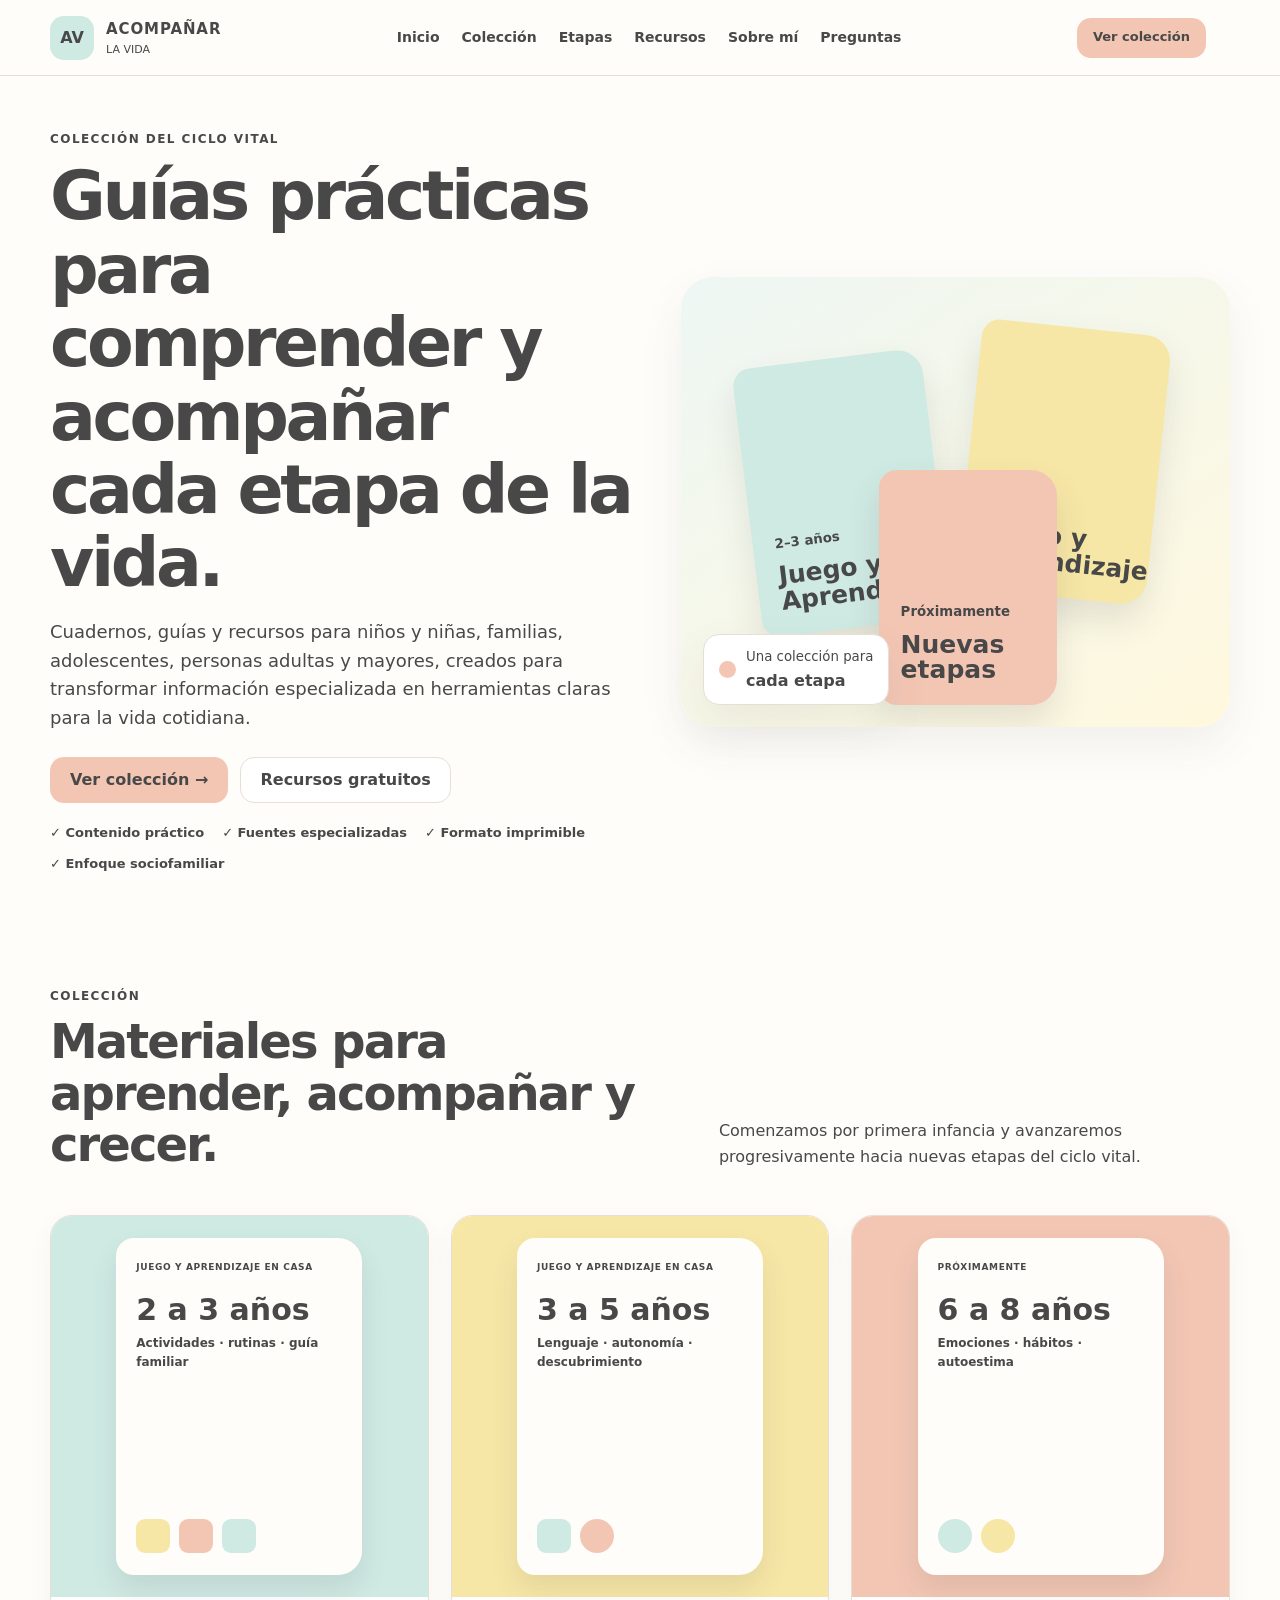
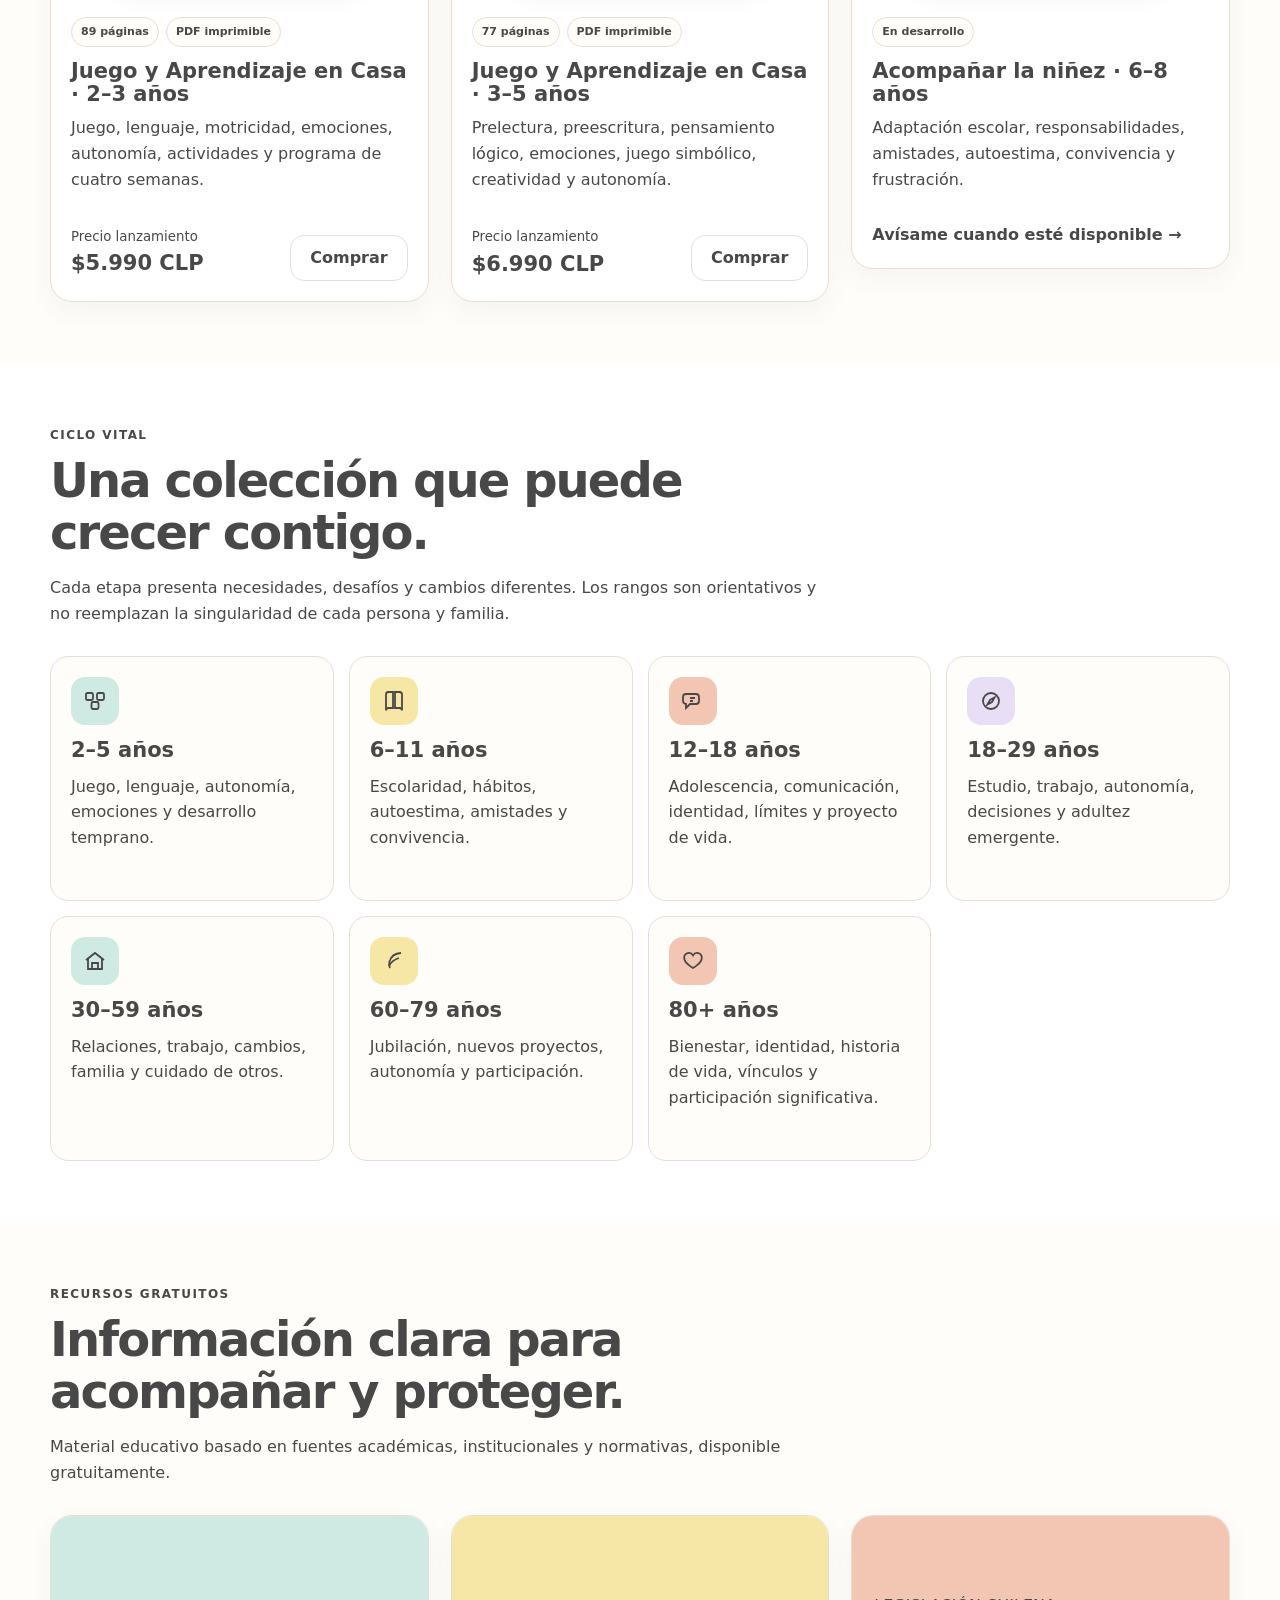
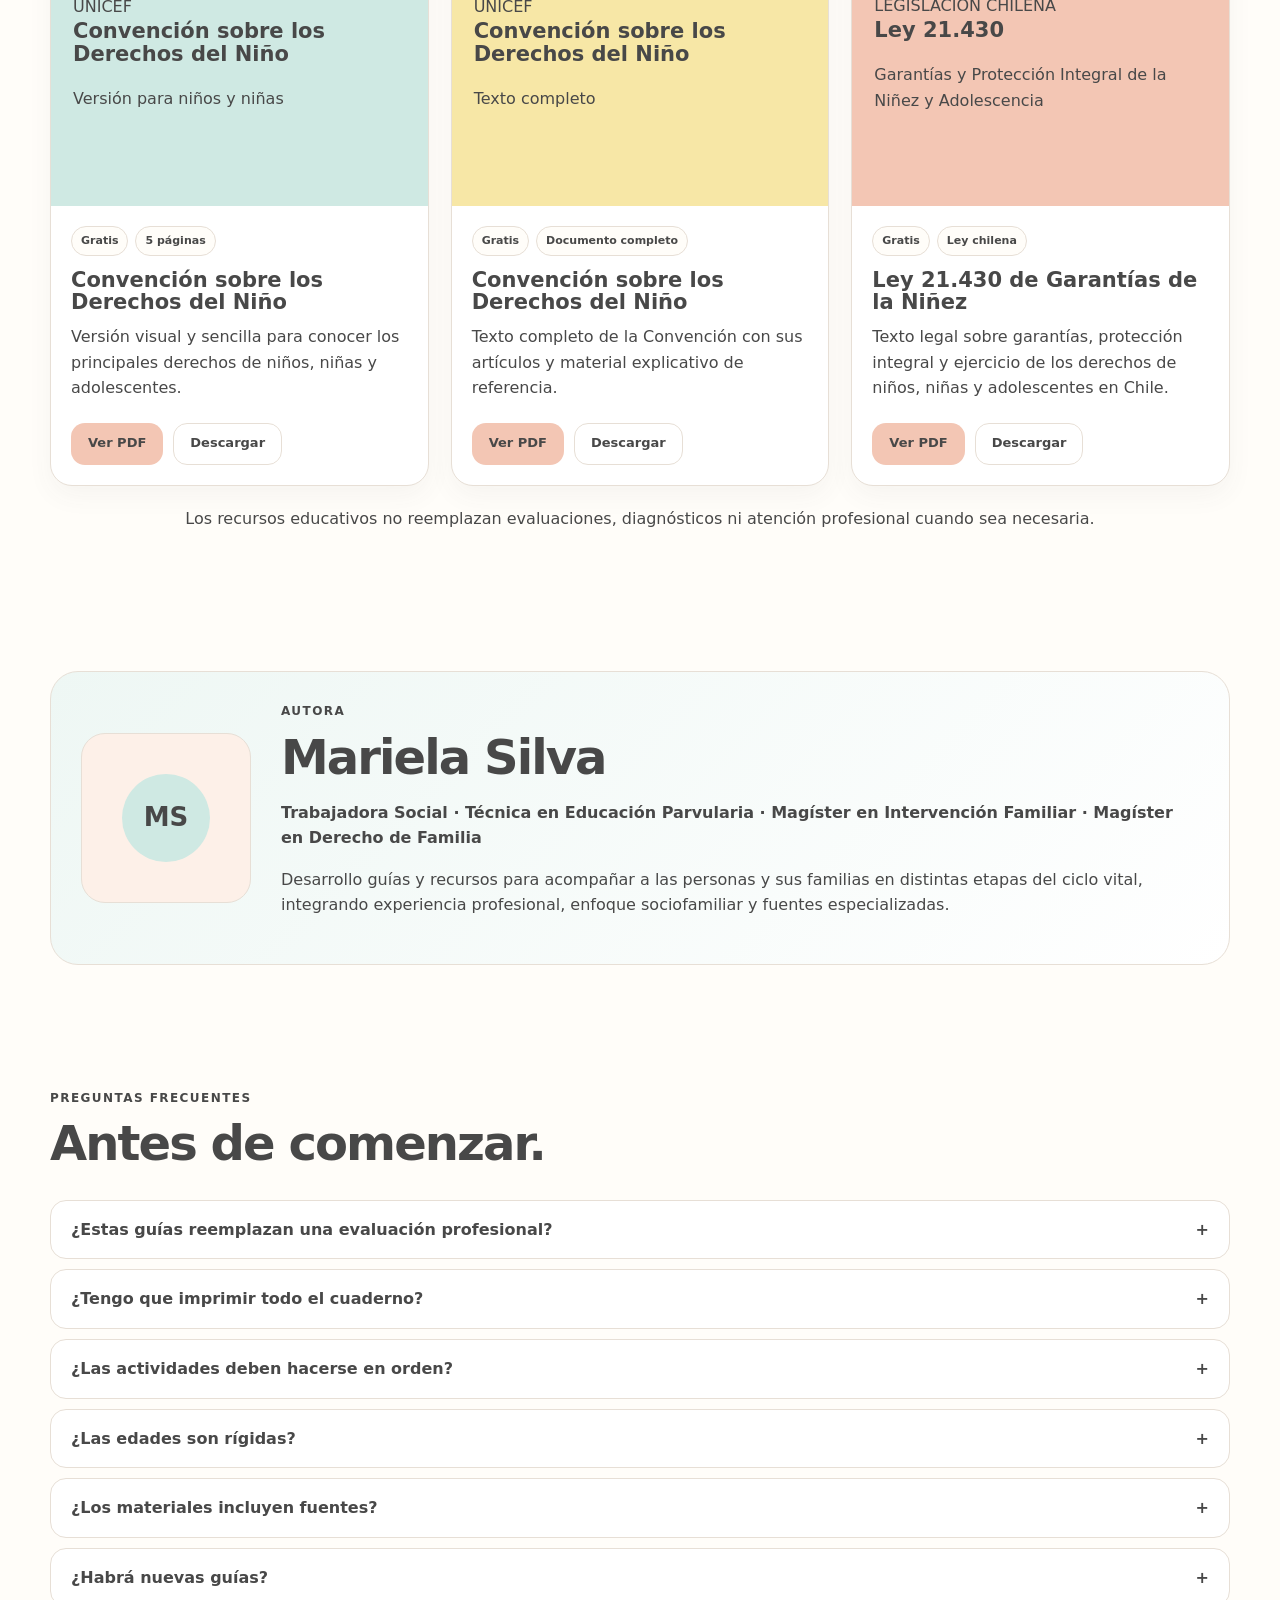
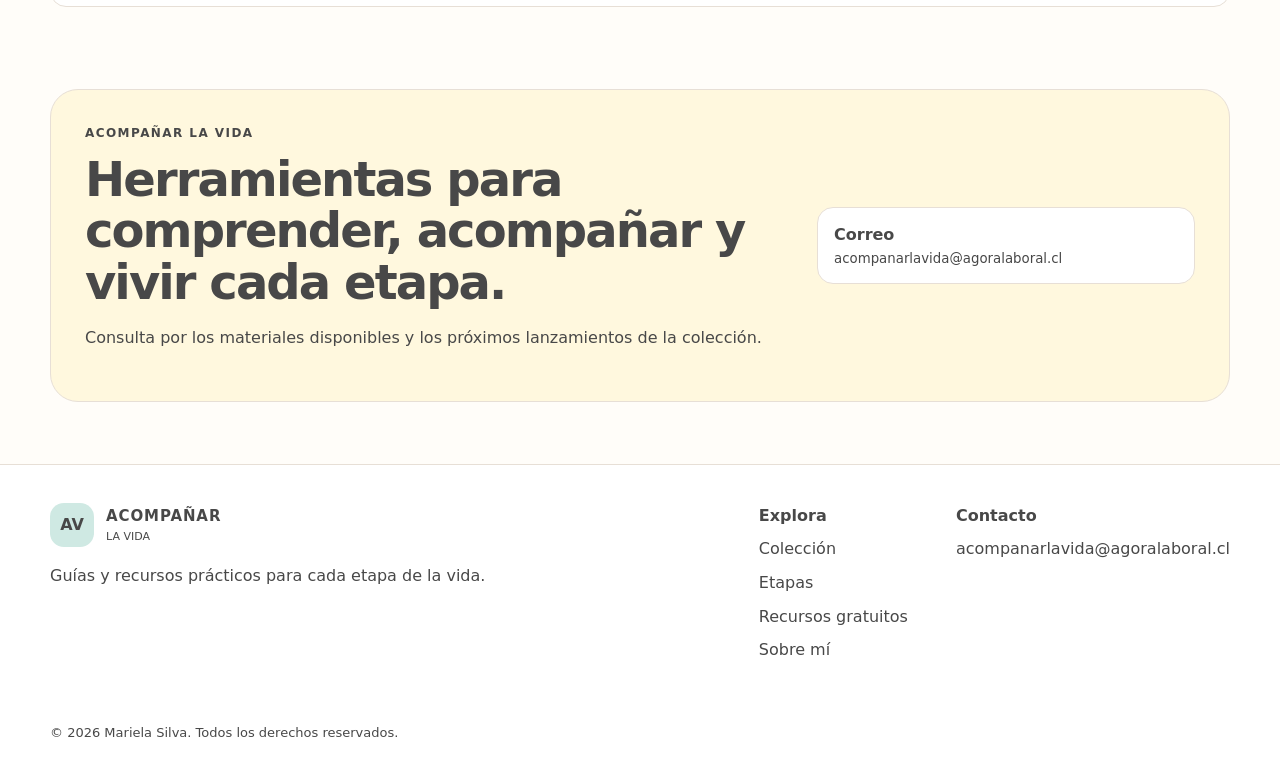
==== index.html @ 27cd2282 "Update index.html" ====
<!doctype html>
<html lang="es">
<head>
<meta charset="utf-8">
<meta name="viewport" content="width=device-width, initial-scale=1">

<title>Acompañar la Vida | Guías y recursos para cada etapa</title>

<meta
  name="description"
  content="Guías, cuadernos y recursos prácticos para acompañar la infancia, adolescencia, adultez y envejecimiento a lo largo del ciclo vital."
>

<meta property="og:title" content="Acompañar la Vida | Guías para cada etapa">
<meta
  property="og:description"
  content="Recursos prácticos para comprender, acompañar y vivir cada etapa del ciclo vital."
>
<meta property="og:type" content="website">
<meta property="og:locale" content="es_CL">

<link rel="stylesheet" href="styles.css">
<link rel="icon" href="assets/favicon.svg" type="image/svg+xml">
</head>

<body>

<main>

<!-- =========================
HEADER
========================= -->

<header class="site-header">

<a class="brand" href="#inicio">
  <span class="brand-mark">AV</span>

  <span>
    <strong>ACOMPAÑAR</strong>
    <small>LA VIDA</small>
  </span>
</a>

<nav>
  <a href="#inicio">Inicio</a>
  <a href="#coleccion">Colección</a>
  <a href="#etapas">Etapas</a>
  <a href="#recursos">Recursos</a>
  <a href="#autora">Sobre mí</a>
  <a href="#preguntas">Preguntas</a>
</nav>

<a
  class="button button-small button-salmon"
  href="#coleccion"
>
  Ver colección
</a>

<button
  class="mobile-menu"
  aria-expanded="false"
  aria-controls="menu-movil"
>
  ☰
</button>

</header>


<!-- =========================
MENÚ MÓVIL
========================= -->

<div class="mobile-links" id="menu-movil">

<a href="#inicio">Inicio</a>
<a href="#coleccion">Colección</a>
<a href="#etapas">Etapas</a>
<a href="#recursos">Recursos</a>
<a href="#autora">Sobre mí</a>
<a href="#preguntas">Preguntas</a>
<a href="#contacto">Contacto</a>

</div>


<!-- =========================
HERO
========================= -->

<section class="hero" id="inicio">

<div class="hero-copy">

<p class="eyebrow">
COLECCIÓN DEL CICLO VITAL
</p>

<h1>
Guías prácticas para comprender y acompañar cada etapa de la vida.
</h1>

<p class="hero-lead">
Cuadernos, guías y recursos para niños y niñas, familias,
adolescentes, personas adultas y mayores, creados para
transformar información especializada en herramientas
claras para la vida cotidiana.
</p>

<div class="hero-actions">

<a
  class="button button-salmon"
  href="#coleccion"
>
  Ver colección →
</a>

<a
  class="button button-ghost"
  href="#recursos"
>
  Recursos gratuitos
</a>

</div>

<div class="trust-list">

<span>✓ Contenido práctico</span>
<span>✓ Fuentes especializadas</span>
<span>✓ Formato imprimible</span>
<span>✓ Enfoque sociofamiliar</span>

</div>

</div>


<div class="hero-visual">

<div class="image-frame hero-books">

<div class="book book-mint">
<small>2–3 años</small>
<strong>
Juego y<br>
Aprendizaje
</strong>
</div>

<div class="book book-yellow">
<small>3–5 años</small>
<strong>
Juego y<br>
Aprendizaje
</strong>
</div>

<div class="book book-salmon">
<small>Próximamente</small>
<strong>
Nuevas<br>
etapas
</strong>
</div>

</div>

<div class="float-card">

<span class="float-dot"></span>

<span>
<small>Una colección para</small>
<strong>cada etapa</strong>
</span>

</div>

</div>

</section>


<!-- =========================
COLECCIÓN
========================= -->

<section
  class="section-pad"
  id="coleccion"
>

<div class="section-heading split-heading">

<div>

<p class="eyebrow">
COLECCIÓN
</p>

<h2>
Materiales para aprender, acompañar y crecer.
</h2>

</div>

<p>
Comenzamos por primera infancia y avanzaremos
progresivamente hacia nuevas etapas del ciclo vital.
</p>

</div>


<div class="product-grid">


<!-- PRODUCTO 1 -->

<article class="product-card">

<div class="product-cover mint">

<div class="mini-book">

<small>
JUEGO Y APRENDIZAJE EN CASA
</small>

<strong>
2 a 3 años
</strong>

<p>
Actividades · rutinas · guía familiar
</p>

<div class="mini-shapes">
<i></i>
<i></i>
<i></i>
</div>

</div>

</div>


<div class="product-body">

<div class="badge-row">

<span>89 páginas</span>
<span>PDF imprimible</span>

</div>

<h3>
Juego y Aprendizaje en Casa · 2–3 años
</h3>

<p>
Juego, lenguaje, motricidad, emociones,
autonomía, actividades y programa de cuatro semanas.
</p>

<div class="price-row">

<div>
<small>Precio lanzamiento</small>
<strong>$5.990 CLP</strong>
</div>

<a
  class="button button-outline"
  href="#contacto"
>
  Comprar
</a>

</div>

</div>

</article>


<!-- PRODUCTO 2 -->

<article class="product-card featured-product">

<div class="product-cover yellow">

<div class="mini-book">

<small>
JUEGO Y APRENDIZAJE EN CASA
</small>

<strong>
3 a 5 años
</strong>

<p>
Lenguaje · autonomía · descubrimiento
</p>

<div class="mini-shapes">
<i></i>
<i></i>
<i></i>
</div>

</div>

</div>


<div class="product-body">

<div class="badge-row">

<span>77 páginas</span>
<span>PDF imprimible</span>

</div>

<h3>
Juego y Aprendizaje en Casa · 3–5 años
</h3>

<p>
Prelectura, preescritura, pensamiento lógico,
emociones, juego simbólico, creatividad y autonomía.
</p>

<div class="price-row">

<div>
<small>Precio lanzamiento</small>
<strong>$6.990 CLP</strong>
</div>

<a
  class="button button-outline"
  href="#contacto"
>
  Comprar
</a>

</div>

</div>

</article>


<!-- PRODUCTO 3 -->

<article class="product-card">

<div class="product-cover salmon">

<div class="mini-book">

<small>
PRÓXIMAMENTE
</small>

<strong>
6 a 8 años
</strong>

<p>
Emociones · hábitos · autoestima
</p>

<div class="mini-shapes">
<i></i>
<i></i>
<i></i>
</div>

</div>

</div>


<div class="product-body">

<div class="badge-row">

<span>En desarrollo</span>

</div>

<h3>
Acompañar la niñez · 6–8 años
</h3>

<p>
Adaptación escolar, responsabilidades,
amistades, autoestima, convivencia y frustración.
</p>

<a
  class="text-link"
  href="#contacto"
>
  Avísame cuando esté disponible →
</a>

</div>

</article>

</div>

</section>


<!-- =========================
ETAPAS
========================= -->

<section
  class="examples section-pad"
  id="etapas"
>

<div class="section-heading">

<p class="eyebrow">
CICLO VITAL
</p>

<h2>
Una colección que puede crecer contigo.
</h2>

<p>
Cada etapa presenta necesidades, desafíos y cambios diferentes.
Los rangos son orientativos y no reemplazan la singularidad
de cada persona y familia.
</p>

</div>


<div class="stage-grid">

<article>
  <div class="stage-icon mint-icon" aria-hidden="true">
    <svg viewBox="0 0 24 24" fill="none" stroke="currentColor" stroke-width="1.8">
      <rect x="3" y="4" width="7" height="7" rx="1.5"/>
      <rect x="14" y="4" width="7" height="7" rx="1.5"/>
      <rect x="8.5" y="13" width="7" height="7" rx="1.5"/>
    </svg>
  </div>
  <h3>2–5 años</h3>
  <p>Juego, lenguaje, autonomía, emociones y desarrollo temprano.</p>
</article>

<article>
  <div class="stage-icon yellow-icon" aria-hidden="true">
    <svg viewBox="0 0 24 24" fill="none" stroke="currentColor" stroke-width="1.8">
      <path d="M4 5.5A2.5 2.5 0 0 1 6.5 3H11v16H6.5A2.5 2.5 0 0 0 4 21.5z"/>
      <path d="M20 5.5A2.5 2.5 0 0 0 17.5 3H13v16h4.5A2.5 2.5 0 0 1 20 21.5z"/>
    </svg>
  </div>
  <h3>6–11 años</h3>
  <p>Escolaridad, hábitos, autoestima, amistades y convivencia.</p>
</article>

<article>
  <div class="stage-icon salmon-icon" aria-hidden="true">
    <svg viewBox="0 0 24 24" fill="none" stroke="currentColor" stroke-width="1.8">
      <path d="M5 5h10a3 3 0 0 1 3 3v4a3 3 0 0 1-3 3H9l-4 4v-4a3 3 0 0 1-3-3V8a3 3 0 0 1 3-3z"/>
      <path d="M9 9h5M9 12h3"/>
    </svg>
  </div>
  <h3>12–18 años</h3>
  <p>Adolescencia, comunicación, identidad, límites y proyecto de vida.</p>
</article>

<article>
  <div class="stage-icon lavender-icon" aria-hidden="true">
    <svg viewBox="0 0 24 24" fill="none" stroke="currentColor" stroke-width="1.8">
      <circle cx="12" cy="12" r="8"/>
      <path d="M15.5 8.5 13 13l-4.5 2.5L11 11z"/>
    </svg>
  </div>
  <h3>18–29 años</h3>
  <p>Estudio, trabajo, autonomía, decisiones y adultez emergente.</p>
</article>

<article>
  <div class="stage-icon mint-icon" aria-hidden="true">
    <svg viewBox="0 0 24 24" fill="none" stroke="currentColor" stroke-width="1.8">
      <path d="M3 11 12 4l9 7"/>
      <path d="M5 10v10h14V10"/>
      <path d="M9 20v-6h6v6"/>
    </svg>
  </div>
  <h3>30–59 años</h3>
  <p>Relaciones, trabajo, cambios, familia y cuidado de otros.</p>
</article>

<article>
  <div class="stage-icon yellow-icon" aria-hidden="true">
    <svg viewBox="0 0 24 24" fill="none" stroke="currentColor" stroke-width="1.8">
      <path d="M19 4c-6 .3-10 3.3-11.5 8.5C6.5 16 8 19 8 19"/>
      <path d="M7 17c2-4 5.5-6.5 10-8"/>
    </svg>
  </div>
  <h3>60–79 años</h3>
  <p>Jubilación, nuevos proyectos, autonomía y participación.</p>
</article>

<article>
  <div class="stage-icon salmon-icon" aria-hidden="true">
    <svg viewBox="0 0 24 24" fill="none" stroke="currentColor" stroke-width="1.8">
      <path d="M20.8 8.7c0 5.5-8.8 10.3-8.8 10.3S3.2 14.2 3.2 8.7A4.7 4.7 0 0 1 12 6.4a4.7 4.7 0 0 1 8.8 2.3z"/>
    </svg>
  </div>
  <h3>80+ años</h3>
  <p>Bienestar, identidad, historia de vida, vínculos y participación significativa.</p>
</article>

</div>

</section>


<!-- =========================
RECURSOS GRATUITOS
========================= -->
<section
  class="section-pad resources-section"
  id="recursos"
>

  <div class="section-heading">

    <p class="eyebrow">
      RECURSOS GRATUITOS
    </p>

    <h2>
      Información clara para acompañar y proteger.
    </h2>

    <p>
      Material educativo basado en fuentes académicas,
      institucionales y normativas, disponible gratuitamente.
    </p>

  </div>


  <div class="product-grid resources-grid">

  <!-- RECURSO 1 -->
  <article class="product-card resource-card">

    <div class="product-cover mint resource-cover">
      <div class="resource-document">
        <span class="resource-label">UNICEF</span>

        <h3>
          Convención sobre los Derechos del Niño
        </h3>

        <p>
          Versión para niños y niñas
        </p>
      </div>
    </div>

    <div class="product-body">

      <div class="badge-row">
        <span>Gratis</span>
        <span>5 páginas</span>
      </div>

      <h3>
        Convención sobre los Derechos del Niño
      </h3>

      <p>
        Versión visual y sencilla para conocer los principales
        derechos de niños, niñas y adolescentes.
      </p>

      <div class="download-actions">

        <a
          class="button button-salmon"
          href="assets/CDN_version_ninos.pdf"
          target="_blank"
          rel="noopener"
        >
          Ver PDF
        </a>

        <a
          class="button button-ghost"
          href="assets/CDN_version_ninos.pdf"
          download
        >
          Descargar
        </a>

      </div>

    </div>

  </article>


  <!-- RECURSO 2 -->
  <article class="product-card resource-card">

    <div class="product-cover yellow resource-cover">
      <div class="resource-document">
        <span class="resource-label">UNICEF</span>

        <h3>
          Convención sobre los Derechos del Niño
        </h3>

        <p>
          Texto completo
        </p>
      </div>
    </div>

    <div class="product-body">

      <div class="badge-row">
        <span>Gratis</span>
        <span>Documento completo</span>
      </div>

      <h3>
        Convención sobre los Derechos del Niño
      </h3>

      <p>
        Texto completo de la Convención con sus artículos
        y material explicativo de referencia.
      </p>

      <div class="download-actions">

        <a
          class="button button-salmon"
          href="assets/CDN.pdf"
          target="_blank"
          rel="noopener"
        >
          Ver PDF
        </a>

        <a
          class="button button-ghost"
          href="assets/CDN.pdf"
          download
        >
          Descargar
        </a>

      </div>

    </div>

  </article>


  <!-- RECURSO 3 -->
  <article class="product-card resource-card">

    <div class="product-cover salmon resource-cover">
      <div class="resource-document">
        <span class="resource-label">LEGISLACIÓN CHILENA</span>

        <h3>
          Ley 21.430
        </h3>

        <p>
          Garantías y Protección Integral de la Niñez y Adolescencia
        </p>
      </div>
    </div>

    <div class="product-body">

      <div class="badge-row">
        <span>Gratis</span>
        <span>Ley chilena</span>
      </div>

      <h3>
        Ley 21.430 de Garantías de la Niñez
      </h3>

      <p>
        Texto legal sobre garantías, protección integral
        y ejercicio de los derechos de niños, niñas y adolescentes en Chile.
      </p>

      <div class="download-actions">

        <a
          class="button button-salmon"
          href="assets/Ley-21430_15-MAR-2022.pdf"
          target="_blank"
          rel="noopener"
        >
          Ver PDF
        </a>

        <a
          class="button button-ghost"
          href="assets/Ley-21430_15-MAR-2022.pdf"
          download
        >
          Descargar
        </a>

      </div>

    </div>

  </article>

</div>


  <p class="center-note">
    Los recursos educativos no reemplazan evaluaciones,
    diagnósticos ni atención profesional cuando sea necesaria.
  </p>

</section>


<!-- =========================
AUTORA
========================= -->

<section
  class="author section-pad"
  id="autora"
>

<div class="author-card">

<div class="author-visual">
<span>MS</span>
</div>


<div>

<p class="eyebrow">
AUTORA
</p>

<h2>
Mariela Silva
</h2>

<p class="author-role">
Trabajadora Social · Técnica en Educación Parvularia · Magíster en Intervención Familiar · Magíster en Derecho de Familia
</p>

<p>
Desarrollo guías y recursos para acompañar a las personas
y sus familias en distintas etapas del ciclo vital,
integrando experiencia profesional, enfoque sociofamiliar
y fuentes especializadas.
</p>

</div>

</div>

</section>


<!-- =========================
PREGUNTAS FRECUENTES
========================= -->

<section
  class="faq section-pad"
  id="preguntas"
>

<div class="section-heading">

<p class="eyebrow">
PREGUNTAS FRECUENTES
</p>

<h2>
Antes de comenzar.
</h2>

</div>


<div class="faq-list">

<details>

<summary>
¿Estas guías reemplazan una evaluación profesional?
<span>+</span>
</summary>

<p>
No. Son materiales educativos y de orientación.
No reemplazan evaluaciones, diagnósticos ni atención
profesional cuando sea necesaria.
</p>

</details>


<details>

<summary>
¿Tengo que imprimir todo el cuaderno?
<span>+</span>
</summary>

<p>
No. Puedes imprimir únicamente las páginas
y actividades que quieras utilizar.
</p>

</details>


<details>

<summary>
¿Las actividades deben hacerse en orden?
<span>+</span>
</summary>

<p>
No. Las propuestas pueden adaptarse a los intereses,
tiempos y necesidades de cada niño, niña y familia.
</p>

</details>


<details>

<summary>
¿Las edades son rígidas?
<span>+</span>
</summary>

<p>
No. Los rangos son orientativos.
Cada persona tiene su propio ritmo y trayectoria.
</p>

</details>


<details>

<summary>
¿Los materiales incluyen fuentes?
<span>+</span>
</summary>

<p>
Sí. Las guías incorporan fuentes académicas,
institucionales o normativas pertinentes al tema.
</p>

</details>


<details>

<summary>
¿Habrá nuevas guías?
<span>+</span>
</summary>

<p>
Sí. La colección está diseñada para crecer
progresivamente a lo largo de todo el ciclo vital.
</p>

</details>

</div>

</section>


<!-- =========================
CONTACTO
========================= -->

<section
  class="final-cta section-pad"
  id="contacto"
>

<div class="cta-card">

<div>

<p class="eyebrow">
ACOMPAÑAR LA VIDA
</p>

<h2>
Herramientas para comprender,
acompañar y vivir cada etapa.
</h2>

<p>
Consulta por los materiales disponibles
y los próximos lanzamientos de la colección.
</p>

</div>


<div class="contact-actions">

<a
  class="contact-item"
  href="mailto:acompanarlavida@agoralaboral.cl"
>

<strong>
Correo
</strong>

<small>
acompanarlavida@agoralaboral.cl
</small>

</a>

</div>

</div>

</section>


<!-- =========================
FOOTER
========================= -->

<footer>

<div class="footer-brand">

<a
  class="brand"
  href="#inicio"
>

<span class="brand-mark">
AV
</span>

<span>
<strong>ACOMPAÑAR</strong>
<small>LA VIDA</small>
</span>

</a>

<p>
Guías y recursos prácticos
para cada etapa de la vida.
</p>

</div>


<div>

<strong>
Explora
</strong>

<a href="#coleccion">
Colección
</a>

<a href="#etapas">
Etapas
</a>

<a href="#recursos">
Recursos gratuitos
</a>

<a href="#autora">
Sobre mí
</a>

</div>


<div>

<strong>
Contacto
</strong>

<a href="mailto:acompanarlavida@agoralaboral.cl">
acompanarlavida@agoralaboral.cl
</a>

</div>


<p class="copyright">
© 2026 Mariela Silva. Todos los derechos reservados.
</p>

</footer>

</main>

<script src="script.js"></script>

</body>
</html>
---- styles.css ----
:root{
  --mint:#cfe9e3;
  --mint-soft:#eef7f4;
  --yellow:#f7e7a6;
  --yellow-soft:#fff8de;
  --salmon:#f3c6b4;
  --salmon-soft:#fdf0e8;
  --cream:#fffdf9;
  --ink:#484848;
  --line:#e7dfd6;
  --shadow:0 18px 44px rgba(72,72,72,.08);
  --max:1180px;
}

*{
  box-sizing:border-box;
}

html{
  scroll-behavior:smooth;
}

body{
  margin:0;
  font-family:Inter,ui-sans-serif,system-ui,-apple-system,BlinkMacSystemFont,"Segoe UI",sans-serif;
  background:var(--cream);
  color:var(--ink);
  line-height:1.6;
}

a{
  color:inherit;
}

main{
  overflow:hidden;
}


/* =========================
HEADER
========================= */

.site-header{
  min-height:76px;
  display:grid;
  grid-template-columns:auto 1fr auto auto;
  align-items:center;
  gap:24px;
  padding:0 max(28px,calc((100vw - var(--max))/2));
  background:rgba(255,253,249,.96);
  backdrop-filter:blur(12px);
  border-bottom:1px solid var(--line);
  position:sticky;
  top:0;
  z-index:100;
}

.brand{
  display:flex;
  align-items:center;
  gap:12px;
  text-decoration:none;
}

.brand-mark{
  width:44px;
  height:44px;
  border-radius:14px;
  background:var(--mint);
  display:grid;
  place-items:center;
  font-weight:900;
  font-size:16px;
}

.brand strong,
.brand small{
  display:block;
}

.brand strong{
  font-size:15px;
  letter-spacing:.06em;
}

.brand small{
  font-size:11px;
}

.site-header nav{
  display:flex;
  justify-content:center;
  gap:22px;
}

.site-header nav a{
  text-decoration:none;
  font-size:14px;
  font-weight:750;
}


/* =========================
BOTONES
========================= */

.button{
  display:inline-flex;
  align-items:center;
  justify-content:center;
  min-height:46px;
  padding:0 19px;
  border-radius:14px;
  text-decoration:none;
  font-weight:850;
  border:1px solid transparent;
}

.button-small{
  min-height:40px;
  padding:0 15px;
  font-size:13px;
}

.button-salmon{
  background:var(--salmon);
}

.button-ghost,
.button-outline{
  background:#fff;
  border-color:var(--line);
}

.mobile-menu{
  display:none;
}

.mobile-links{
  display:none;
}


/* =========================
HERO
========================= */

.hero{
  width:min(calc(100% - 36px),var(--max));
  margin:0 auto;
  padding:54px 0 50px;
  display:grid;
  grid-template-columns:1.03fr .97fr;
  gap:48px;
  align-items:center;
}

.eyebrow{
  margin:0 0 10px;
  font-size:12px;
  font-weight:900;
  letter-spacing:.12em;
}

h1,
h2,
h3{
  line-height:1.08;
  margin-top:0;
}

h1{
  font-size:clamp(42px,5.5vw,68px);
  letter-spacing:-.05em;
  margin-bottom:18px;
}

h2{
  font-size:clamp(30px,4vw,48px);
  letter-spacing:-.04em;
  margin-bottom:14px;
}

h3{
  font-size:21px;
}

.hero-lead{
  font-size:18px;
  max-width:700px;
  margin-bottom:0;
}

.hero-actions{
  display:flex;
  gap:12px;
  flex-wrap:wrap;
  margin:24px 0 20px;
}

.trust-list{
  display:flex;
  gap:10px 18px;
  flex-wrap:wrap;
  font-size:13px;
  font-weight:700;
}

.hero-visual{
  position:relative;
}

.image-frame{
  min-height:450px;
  border-radius:32px;
  background:linear-gradient(
    145deg,
    var(--mint-soft),
    var(--yellow-soft)
  );
  box-shadow:var(--shadow);
  position:relative;
  overflow:hidden;
}

.hero-books{
  display:grid;
  place-items:center;
}

.book{
  position:absolute;
  width:190px;
  height:270px;
  padding:22px;
  border-radius:18px 26px 26px 18px;
  box-shadow:0 18px 34px rgba(72,72,72,.13);
  display:flex;
  flex-direction:column;
  justify-content:flex-end;
}

.book small{
  font-weight:850;
  margin-bottom:9px;
}

.book strong{
  font-size:25px;
  line-height:1.02;
}

.book-mint{
  background:var(--mint);
  left:12%;
  top:18%;
  transform:rotate(-7deg);
}

.book-yellow{
  background:var(--yellow);
  right:13%;
  top:11%;
  transform:rotate(6deg);
}

.book-salmon{
  background:var(--salmon);
  left:36%;
  bottom:5%;
  width:178px;
  height:235px;
}

.float-card{
  position:absolute;
  left:22px;
  bottom:22px;
  background:#fff;
  border:1px solid var(--line);
  border-radius:16px;
  padding:11px 15px;
  display:flex;
  align-items:center;
  gap:10px;
  box-shadow:var(--shadow);
}

.float-card small,
.float-card strong{
  display:block;
}

.float-dot{
  width:17px;
  height:17px;
  border-radius:50%;
  background:var(--salmon);
}


/* =========================
SECCIONES
========================= */

.section-pad{
  padding:62px max(28px,calc((100vw - var(--max))/2));
}

.section-heading{
  max-width:780px;
  margin-bottom:30px;
}

.section-heading.narrow{
  margin-inline:auto;
  text-align:center;
}

.split-heading{
  display:grid;
  grid-template-columns:1fr .8fr;
  gap:30px;
  align-items:end;
  max-width:none;
}

.center-note{
  text-align:center;
  margin-top:20px;
}


/* =========================
COLECCIÓN
========================= */

.product-grid{
  display:grid;
  grid-template-columns:repeat(3,1fr);
  gap:22px;
  align-items:start;
}

.product-card{
  background:#fff;
  border:1px solid var(--line);
  border-radius:22px;
  overflow:hidden;
  box-shadow:0 10px 26px rgba(72,72,72,.05);
  display:flex;
  flex-direction:column;
}

.product-cover{
  min-height:310px;
  display:grid;
  place-items:center;
  padding:22px;
}

.product-cover.mint{
  background:var(--mint);
}

.product-cover.yellow{
  background:var(--yellow);
}

.product-cover.salmon{
  background:var(--salmon);
}

.mini-book{
  width:74%;
  aspect-ratio:.73;
  border-radius:18px 24px 24px 18px;
  background:#fffdf9;
  padding:22px 20px;
  box-shadow:0 15px 28px rgba(72,72,72,.11);
  display:flex;
  flex-direction:column;
}

.mini-book small{
  font-weight:900;
  font-size:9px;
  letter-spacing:.07em;
}

.mini-book strong{
  font-size:30px;
  line-height:1;
  margin:20px 0 9px;
}

.mini-book p{
  font-size:12px;
  font-weight:700;
  margin:0;
}

.mini-shapes{
  margin-top:auto;
  display:flex;
  gap:9px;
}

.mini-shapes i{
  width:34px;
  height:34px;
  border-radius:9px;
  display:block;
}

.product-cover.mint .mini-shapes i:nth-child(1){
  background:var(--yellow);
}

.product-cover.mint .mini-shapes i:nth-child(2){
  background:var(--salmon);
}

.product-cover.mint .mini-shapes i:nth-child(3){
  background:var(--mint);
}

.product-cover.yellow .mini-shapes i:nth-child(1){
  background:var(--mint);
}

.product-cover.yellow .mini-shapes i:nth-child(2){
  background:var(--salmon);
  border-radius:50%;
}

.product-cover.yellow .mini-shapes i:nth-child(3){
  background:var(--cream);
}

.product-cover.salmon .mini-shapes i:nth-child(1){
  background:var(--mint);
  border-radius:50%;
}

.product-cover.salmon .mini-shapes i:nth-child(2){
  background:var(--yellow);
  border-radius:50%;
}

.product-cover.salmon .mini-shapes i:nth-child(3){
  background:var(--cream);
  border-radius:50%;
}

.product-body{
  padding:20px;
  display:flex;
  flex-direction:column;
}

.product-body h3{
  margin-bottom:10px;
}

.product-body > p{
  margin-top:0;
  margin-bottom:14px;
}

.badge-row{
  display:flex;
  gap:7px;
  flex-wrap:wrap;
  margin-bottom:13px;
}

.badge-row span{
  border:1px solid var(--line);
  border-radius:999px;
  padding:5px 9px;
  font-size:11px;
  font-weight:800;
  background:var(--cream);
}

.price-row{
  display:flex;
  justify-content:space-between;
  gap:14px;
  align-items:end;
  margin-top:10px;
  padding-top:10px;
}

.price-row small,
.price-row strong{
  display:block;
}

.price-row strong{
  font-size:21px;
}

.text-link{
  font-weight:850;
  text-decoration:none;
  margin-top:8px;
  padding-top:8px;
}


/* =========================
ETAPAS
========================= */

.examples{
  background:#fff;
}

.stage-grid{
  display:grid;
  grid-template-columns:repeat(4,1fr);
  gap:15px;
  align-items:start;
}

.stage-grid article{
  border:1px solid var(--line);
  border-radius:18px;
  padding:20px;
  background:var(--cream);
  min-height:0;
}

.stage-icon{
  width:48px;
  height:48px;
  border-radius:14px;
  display:grid;
  place-items:center;
  margin-bottom:14px;
  color:var(--ink);
}

.stage-icon svg{
  width:24px;
  height:24px;
}

.lavender-icon{
  background:#e8def5;
}


.stage-grid h3{
  margin-bottom:10px;
}

.stage-grid p{
  margin-bottom:0;
}


/* =========================
RECURSOS GRATUITOS
========================= */

.resources-section{
  background:var(--cream);
}

.resources-grid{
  align-items:start;
}

.resources-grid .product-card{
  height:auto;
  align-self:start;
}

.resources-grid .product-cover{
  min-height:290px;
  padding:22px;
}

.resources-grid .mini-book{
  width:72%;
  min-height:215px;
  aspect-ratio:auto;
}

.resources-grid .mini-book strong{
  font-size:29px;
  margin-top:18px;
}

.resources-grid .product-body{
  min-height:0;
}

.download-actions{
  display:flex;
  flex-wrap:wrap;
  gap:10px;
  margin-top:8px;
}

.download-actions .button{
  min-height:42px;
  padding:0 16px;
  font-size:13px;
}


/* =========================
OTRAS GRILLAS
========================= */

.transition-grid,
.why-grid{
  display:grid;
  grid-template-columns:repeat(4,1fr);
  gap:18px;
}

.transition-grid article,
.why-grid article{
  border:1px solid var(--line);
  border-radius:20px;
  padding:22px;
  background:#fff;
}

.icon-box{
  width:46px;
  height:46px;
  border-radius:14px;
  display:grid;
  place-items:center;
  font-weight:900;
  font-size:18px;
  margin-bottom:16px;
}

.mint-icon{
  background:var(--mint);
}

.yellow-icon{
  background:var(--yellow);
}

.salmon-icon{
  background:var(--salmon);
}


/* =========================
AUTORA
========================= */

.author-card{
  display:grid;
  grid-template-columns:170px 1fr;
  gap:30px;
  align-items:center;
  background:linear-gradient(135deg,var(--mint-soft),#fff);
  border:1px solid var(--line);
  border-radius:28px;
  padding:30px;
}

.author-visual{
  height:170px;
  border-radius:24px;
  background:var(--salmon-soft);
  display:grid;
  place-items:center;
  border:1px solid var(--line);
}

.author-visual span{
  width:88px;
  height:88px;
  border-radius:50%;
  background:var(--mint);
  display:grid;
  place-items:center;
  font-weight:900;
  font-size:26px;
}

.author-role{
  font-weight:850;
}


/* =========================
PREGUNTAS
========================= */

.faq-list{
  display:grid;
  gap:10px;
}

.faq-list details{
  background:#fff;
  border:1px solid var(--line);
  border-radius:16px;
  padding:0 20px;
}

.faq-list summary{
  cursor:pointer;
  list-style:none;
  padding:16px 0;
  font-weight:850;
  display:flex;
  justify-content:space-between;
  gap:20px;
}

.faq-list summary::-webkit-details-marker{
  display:none;
}

.faq-list details p{
  padding:0 0 16px;
  margin:0;
}


/* =========================
CONTACTO
========================= */

.final-cta{
  padding-top:20px;
}

.cta-card{
  background:var(--yellow-soft);
  border:1px solid var(--line);
  border-radius:28px;
  padding:34px;
  display:grid;
  grid-template-columns:1.3fr .7fr;
  gap:30px;
  align-items:center;
}

.contact-actions{
  display:grid;
  gap:12px;
}

.contact-item{
  border:1px solid var(--line);
  border-radius:16px;
  padding:14px 16px;
  background:#fff;
  text-decoration:none;
}

.contact-item strong,
.contact-item small{
  display:block;
}

.pending{
  opacity:.75;
}


/* =========================
FOOTER
========================= */

footer{
  padding:38px max(28px,calc((100vw - var(--max))/2));
  background:#fff;
  border-top:1px solid var(--line);
  display:grid;
  grid-template-columns:1fr auto auto;
  gap:48px;
}

footer > div:not(.footer-brand){
  display:grid;
  gap:8px;
  align-content:start;
}

footer a{
  text-decoration:none;
}

.footer-brand p{
  margin-bottom:0;
}

.copyright{
  grid-column:1/-1;
  margin:12px 0 0;
  font-size:13px;
}


/* =========================
TABLET
========================= */

@media(max-width:1000px){

  .site-header{
    grid-template-columns:auto 1fr auto;
  }

  .site-header nav{
    display:none;
  }

  .mobile-menu{
    display:block;
    border:1px solid var(--line);
    background:#fff;
    width:42px;
    height:42px;
    border-radius:12px;
    font-size:20px;
  }

  .mobile-links{
    position:fixed;
    z-index:99;
    top:76px;
    left:18px;
    right:18px;
    background:#fff;
    border:1px solid var(--line);
    border-radius:18px;
    padding:16px;
    box-shadow:var(--shadow);
  }

  .mobile-links.open{
    display:grid;
    gap:10px;
  }

  .mobile-links a{
    text-decoration:none;
    font-weight:800;
    padding:7px;
  }

  .hero{
    grid-template-columns:1fr;
  }

  .hero-visual{
    max-width:650px;
  }

  .product-grid{
    grid-template-columns:1fr 1fr;
  }

  .stage-grid,
  .transition-grid{
    grid-template-columns:repeat(2,1fr);
  }

  .why-grid{
    grid-template-columns:repeat(2,1fr);
  }

  .split-heading{
    grid-template-columns:1fr;
  }

}


/* =========================
MÓVIL
========================= */

@media(max-width:680px){

  .site-header{
    padding:0 14px;
    gap:10px;
  }

  .site-header > .button{
    display:none;
  }

  .section-pad{
    padding:48px 16px;
  }

  .section-heading{
    margin-bottom:24px;
  }

  .hero{
    width:calc(100% - 32px);
    padding:38px 0 42px;
    gap:34px;
  }

  h1{
    font-size:40px;
  }

  h2{
    font-size:32px;
  }

  .hero-lead{
    font-size:16px;
  }

  .image-frame{
    min-height:370px;
  }

  .book{
    width:150px;
    height:220px;
    padding:17px;
  }

  .book strong{
    font-size:20px;
  }

  .book-salmon{
    width:142px;
    height:195px;
  }

  .product-grid,
  .stage-grid,
  .transition-grid,
  .why-grid{
    grid-template-columns:1fr;
  }

  .product-cover{
    min-height:275px;
  }

  .mini-book{
    width:68%;
  }

  .resources-grid .product-cover{
    min-height:260px;
  }

  .resources-grid .mini-book{
    min-height:195px;
    width:68%;
  }

  .stage-grid article{
    padding:18px;
  }

  .author-card{
    grid-template-columns:1fr;
    padding:24px;
  }

  .author-visual{
    height:150px;
  }

  .cta-card{
    grid-template-columns:1fr;
    padding:26px;
  }

  footer{
    grid-template-columns:1fr;
    gap:26px;
    padding:34px 18px;
  }

}
/* CORRECCIÓN DEFINITIVA ÍCONOS ETAPAS */

.stage-grid article .stage-icon{
  width:48px !important;
  height:48px !important;
  min-width:48px !important;
  min-height:48px !important;
  max-width:48px !important;
  max-height:48px !important;

  display:flex !important;
  align-items:center !important;
  justify-content:center !important;

  border-radius:14px !important;
  margin:0 0 14px 0 !important;
  padding:0 !important;

  overflow:hidden !important;
  flex:none !important;
}

.stage-grid article .stage-icon svg{
  width:24px !important;
  height:24px !important;
  min-width:24px !important;
  min-height:24px !important;
  max-width:24px !important;
  max-height:24px !important;

  display:block !important;
  margin:0 !important;
  padding:0 !important;
}

.stage-grid article .mint-icon{
  background:#cfe9e3 !important;
}

.stage-grid article .yellow-icon{
  background:#f7e7a6 !important;
}

.stage-grid article .salmon-icon{
  background:#f3c6b4 !important;
}

.stage-grid article .lavender-icon{
  background:#e8def5 !important;
}
/* IGUALAR TARJETAS DE ETAPAS */

.stage-grid{
  align-items:stretch;
}

.stage-grid article{
  display:flex;
  flex-direction:column;
  height:100%;
  min-height:245px;
}

.stage-grid article h3{
  margin-bottom:12px;
}

.stage-grid article p{
  margin-top:0;
  margin-bottom:0;
}

@media(max-width:1000px){
  .stage-grid article{
    min-height:220px;
  }
}

@media(max-width:680px){
  .stage-grid article{
    min-height:0;
    height:auto;
  }
}
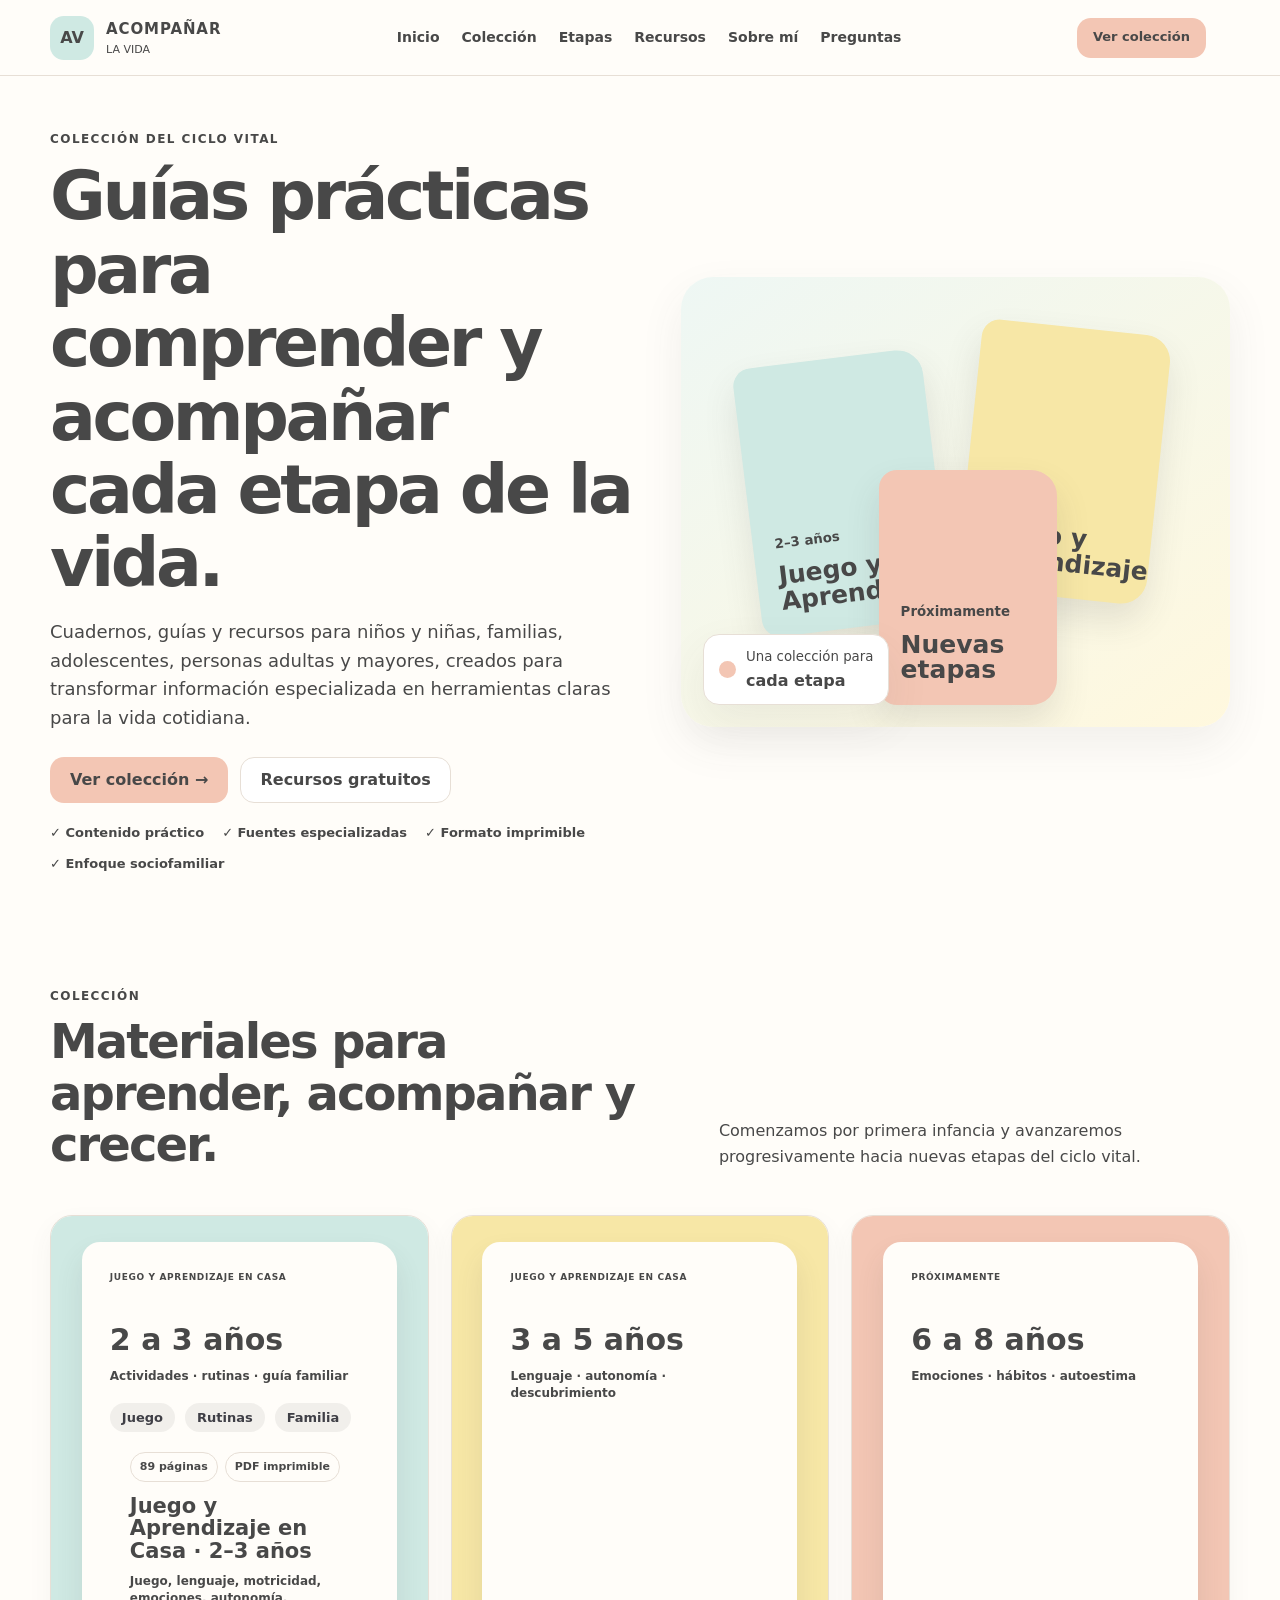
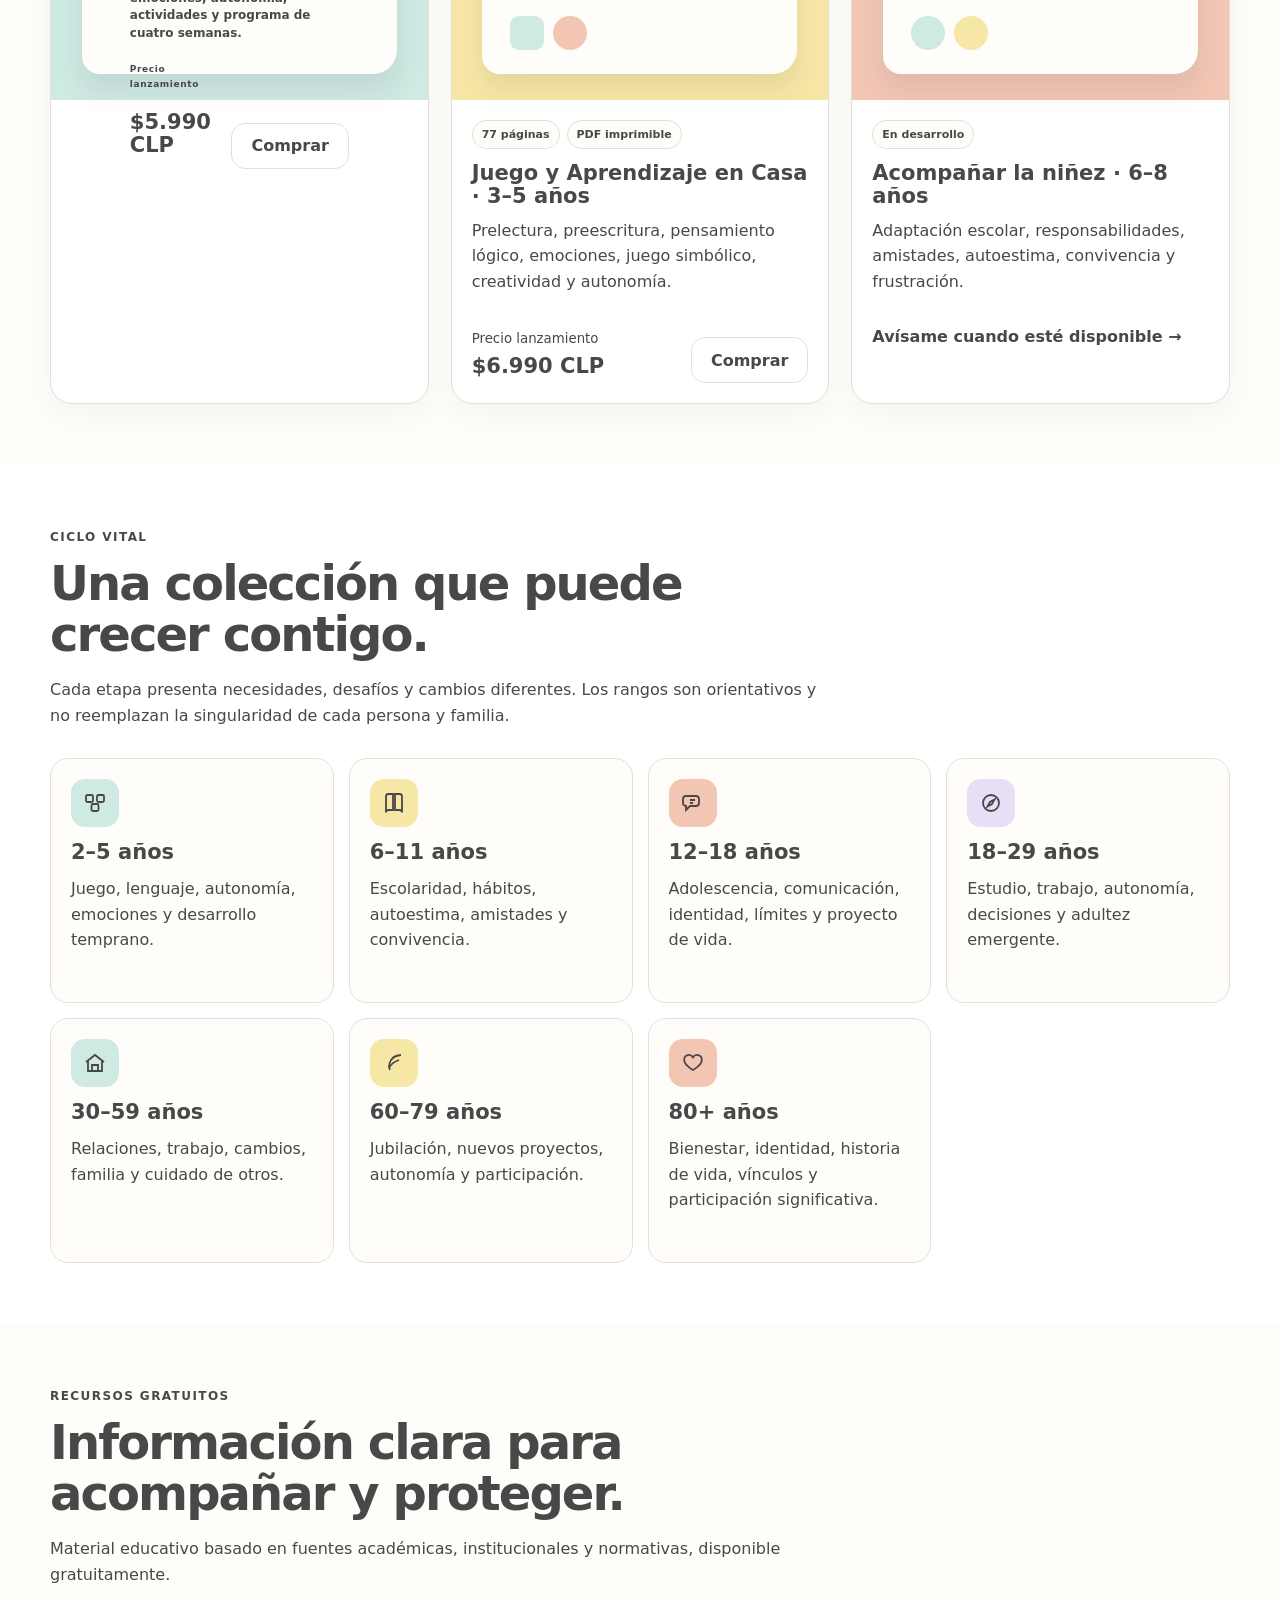
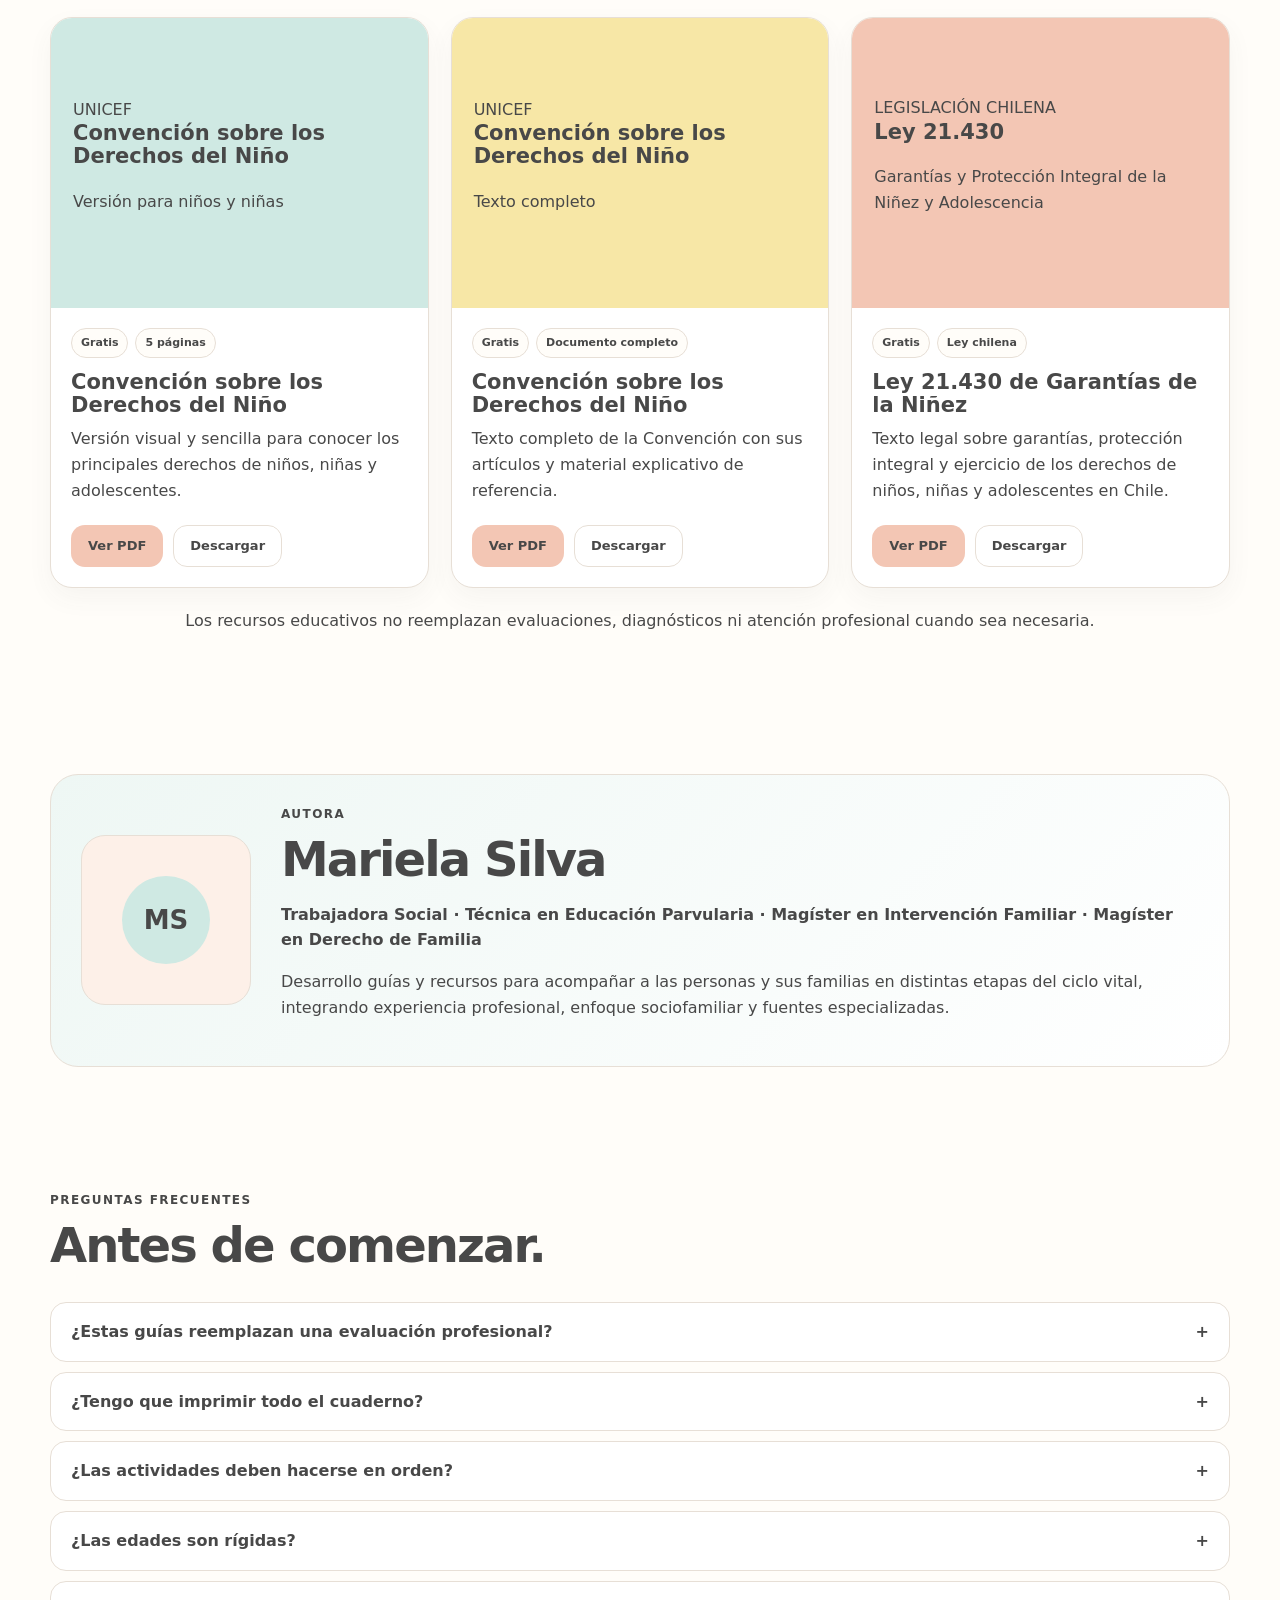
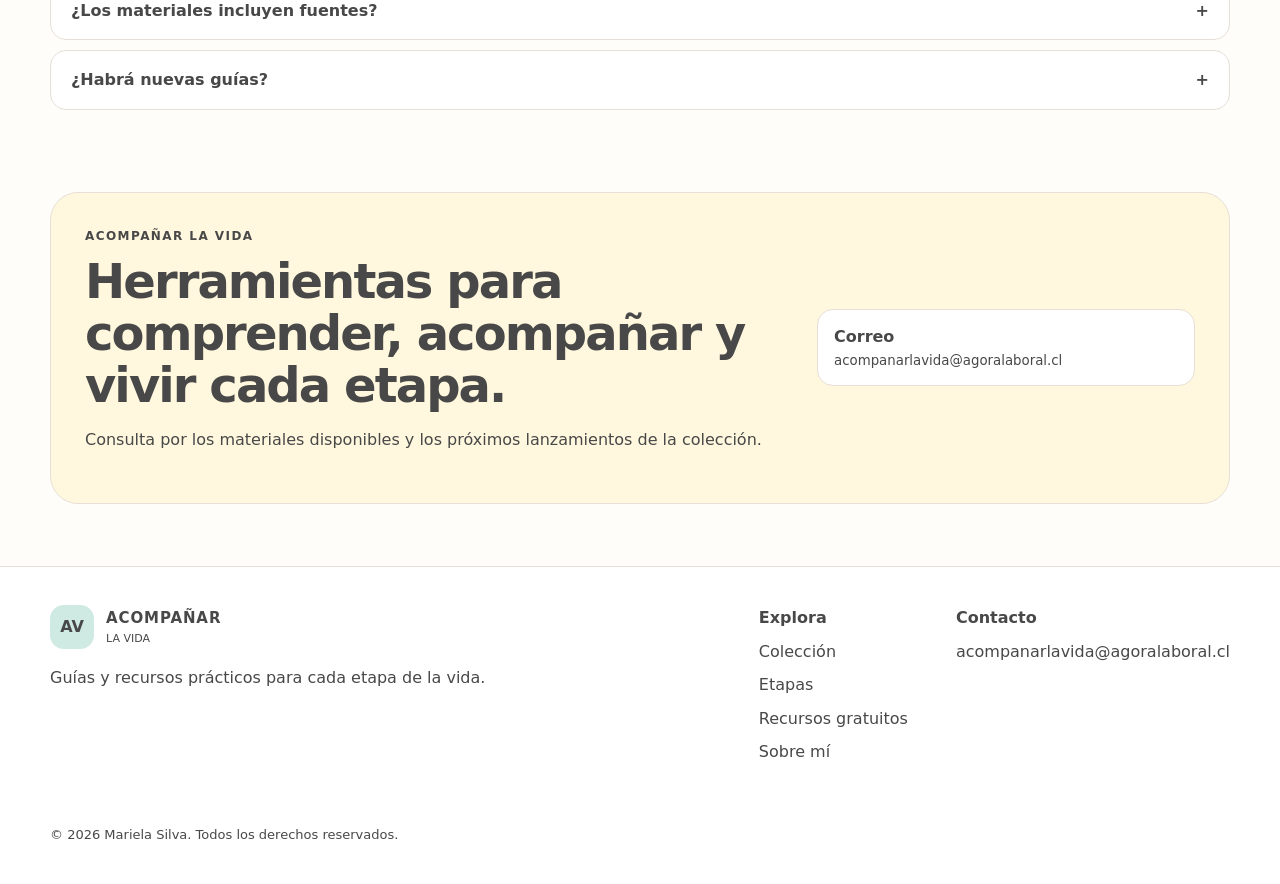
==== commit bae93dbf: "Update index.html" ====
--- a/index.html
+++ b/index.html
@@ -239,14 +239,10 @@
 Actividades · rutinas · guía familiar
 </p>
 
-<div class="mini-shapes">
-<i></i>
-<i></i>
-<i></i>
-</div>
-
-</div>
-
+<div class="mini-book-tags">
+  <span>Juego</span>
+  <span>Rutinas</span>
+  <span>Familia</span>
 </div>
 
 
--- a/styles.css
+++ b/styles.css
@@ -1078,3 +1078,80 @@
     height:auto;
   }
 }
+/* =========================
+   AJUSTE SECCIÓN COLECCIÓN
+   ========================= */
+
+.collection-section{
+  padding-top: 28px;
+}
+
+.collection-section .section-heading{
+  margin-bottom: 18px;
+}
+
+.collection-section .products-grid{
+  margin-top: 10px;
+  align-items: stretch;
+}
+
+.product-card{
+  height: 100%;
+  display: flex;
+  flex-direction: column;
+}
+
+.product-cover{
+  min-height: 320px;
+  padding: 26px;
+  display: flex;
+  align-items: center;
+  justify-content: center;
+}
+
+.mini-book{
+  width: 100%;
+  max-width: 315px;
+  min-height: 250px;
+  padding: 28px 28px 24px;
+  display: flex;
+  flex-direction: column;
+  justify-content: flex-start;
+}
+
+.mini-book small{
+  display: block;
+  margin-bottom: 18px;
+}
+
+.mini-book strong{
+  display: block;
+  line-height: 1.1;
+  margin-bottom: 12px;
+}
+
+.mini-book p{
+  margin: 0;
+  line-height: 1.45;
+}
+
+.mini-book-tags{
+  margin-top: auto;
+  display: flex;
+  flex-wrap: wrap;
+  gap: 10px;
+  padding-top: 18px;
+}
+
+.mini-book-tags span{
+  display: inline-flex;
+  align-items: center;
+  justify-content: center;
+  padding: 8px 12px;
+  border-radius: 999px;
+  background: rgba(60, 60, 60, 0.07);
+  font-size: 13px;
+  font-weight: 600;
+  line-height: 1;
+  color: #3f3f46;
+}
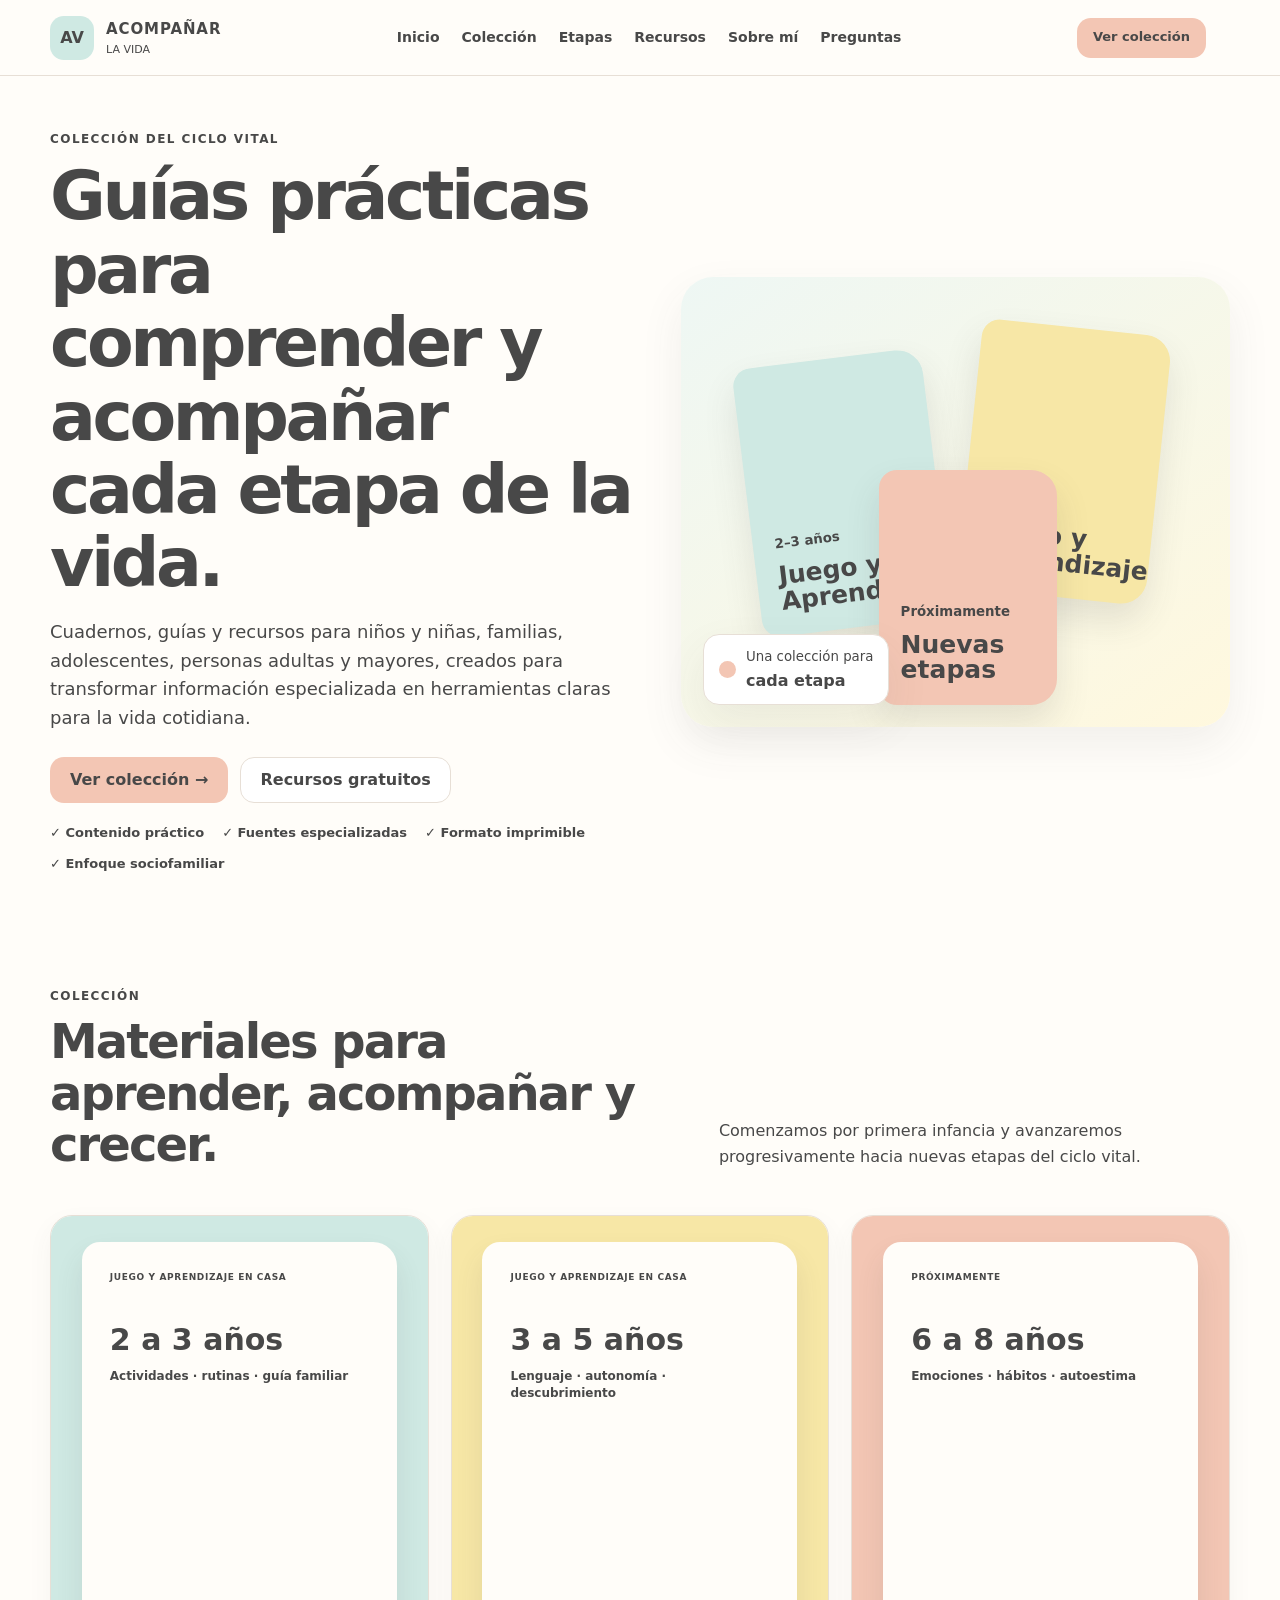
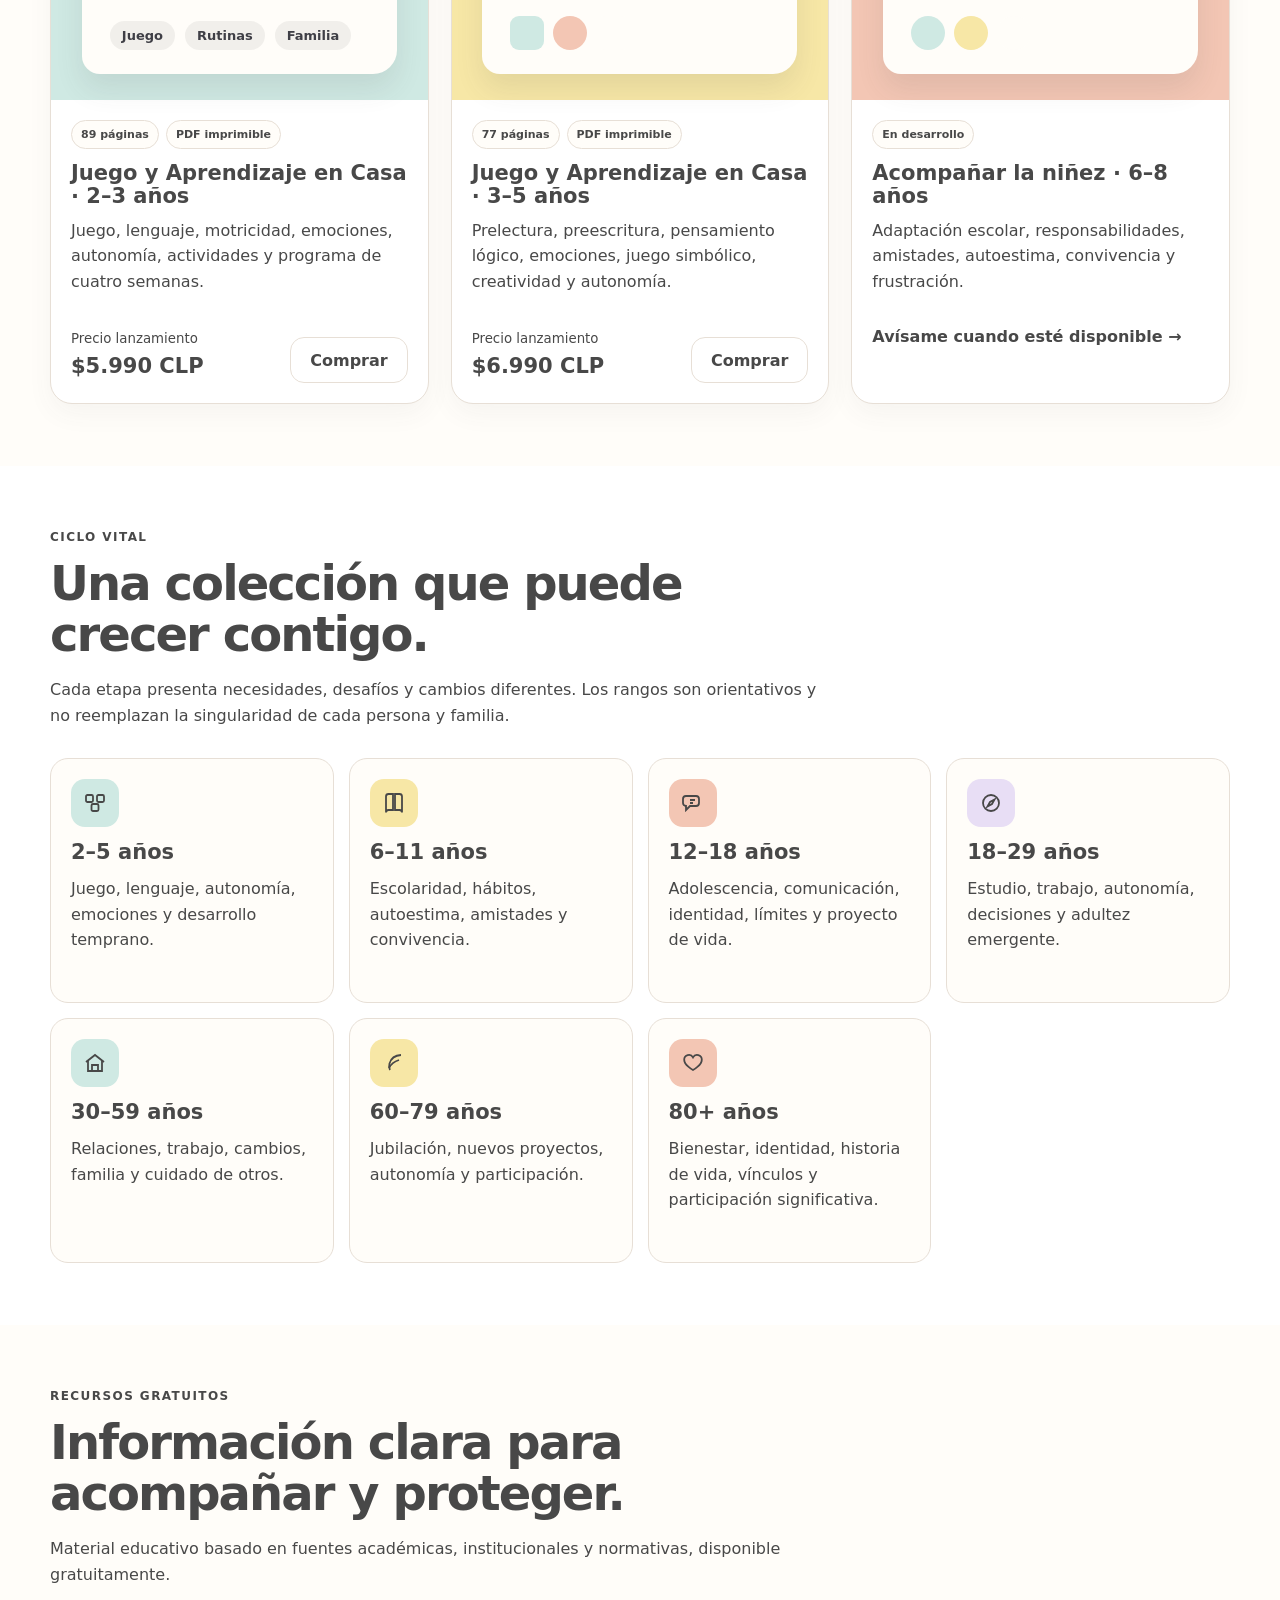
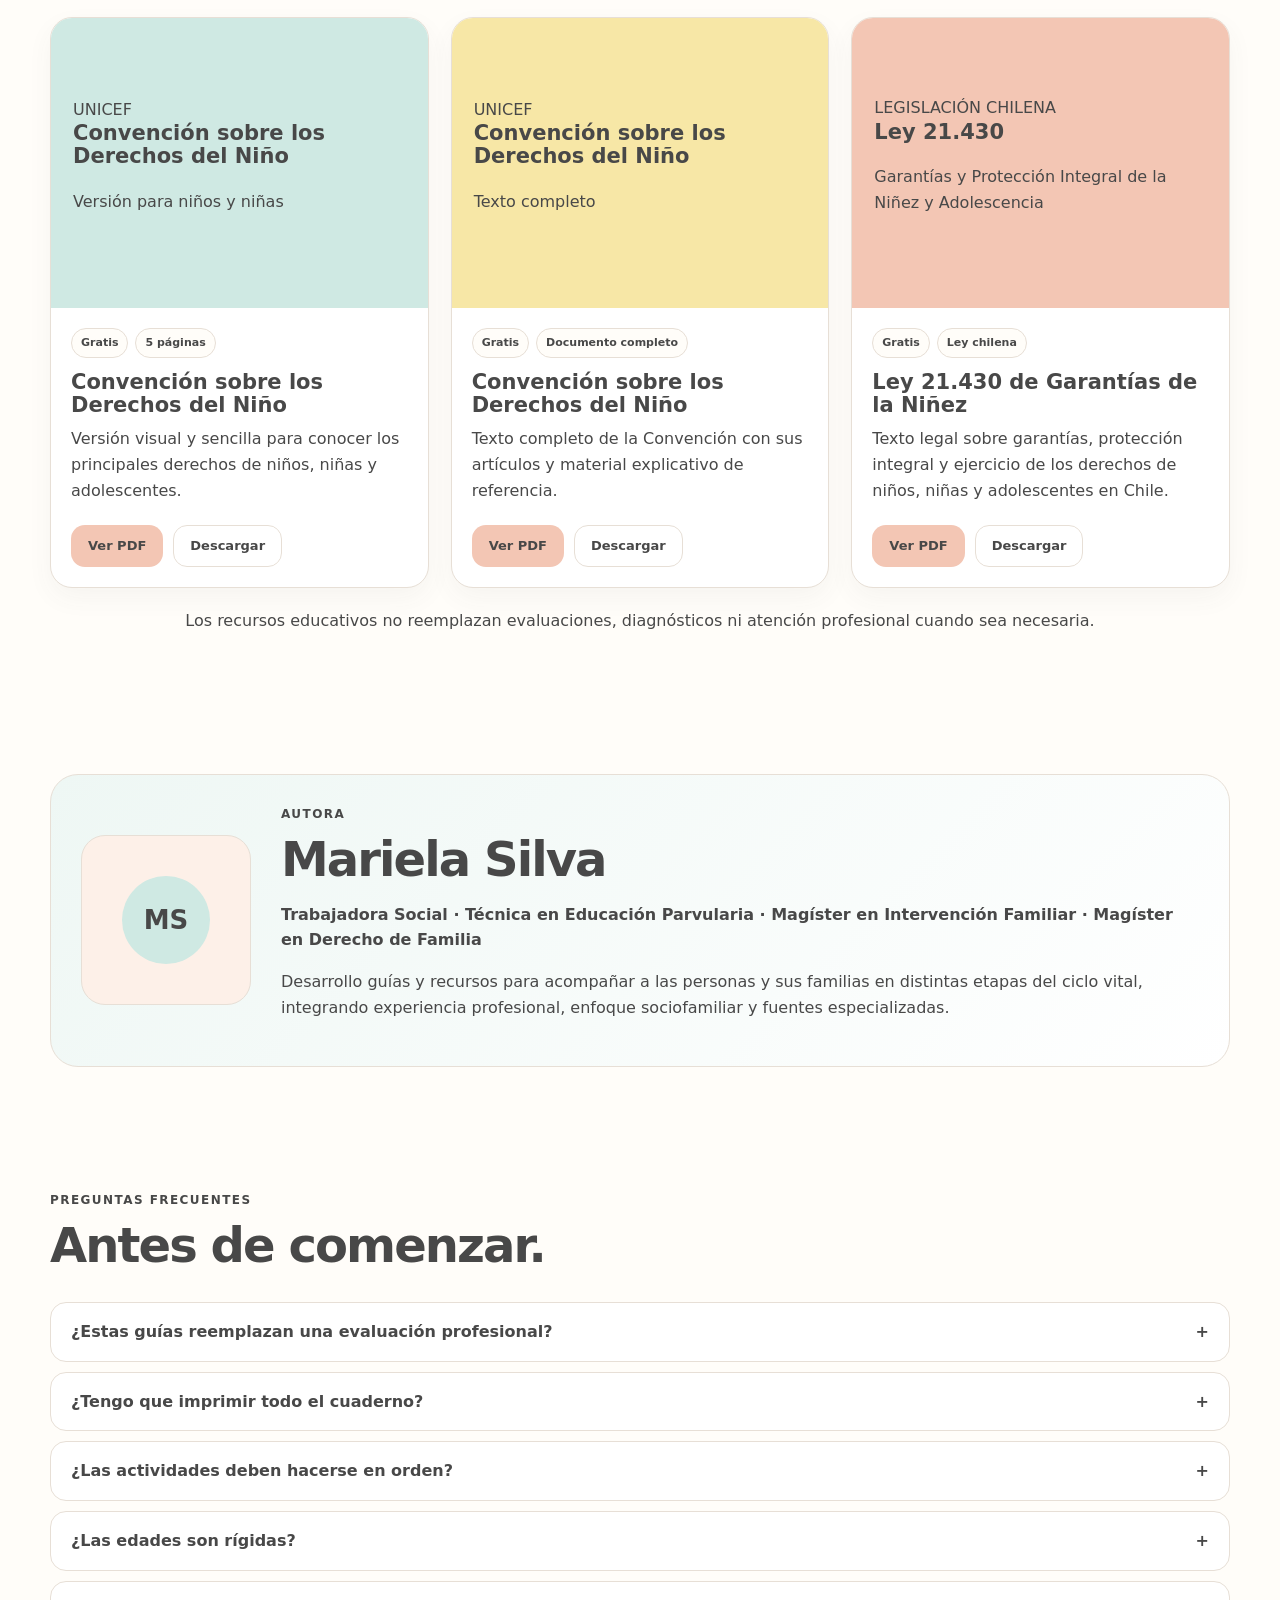
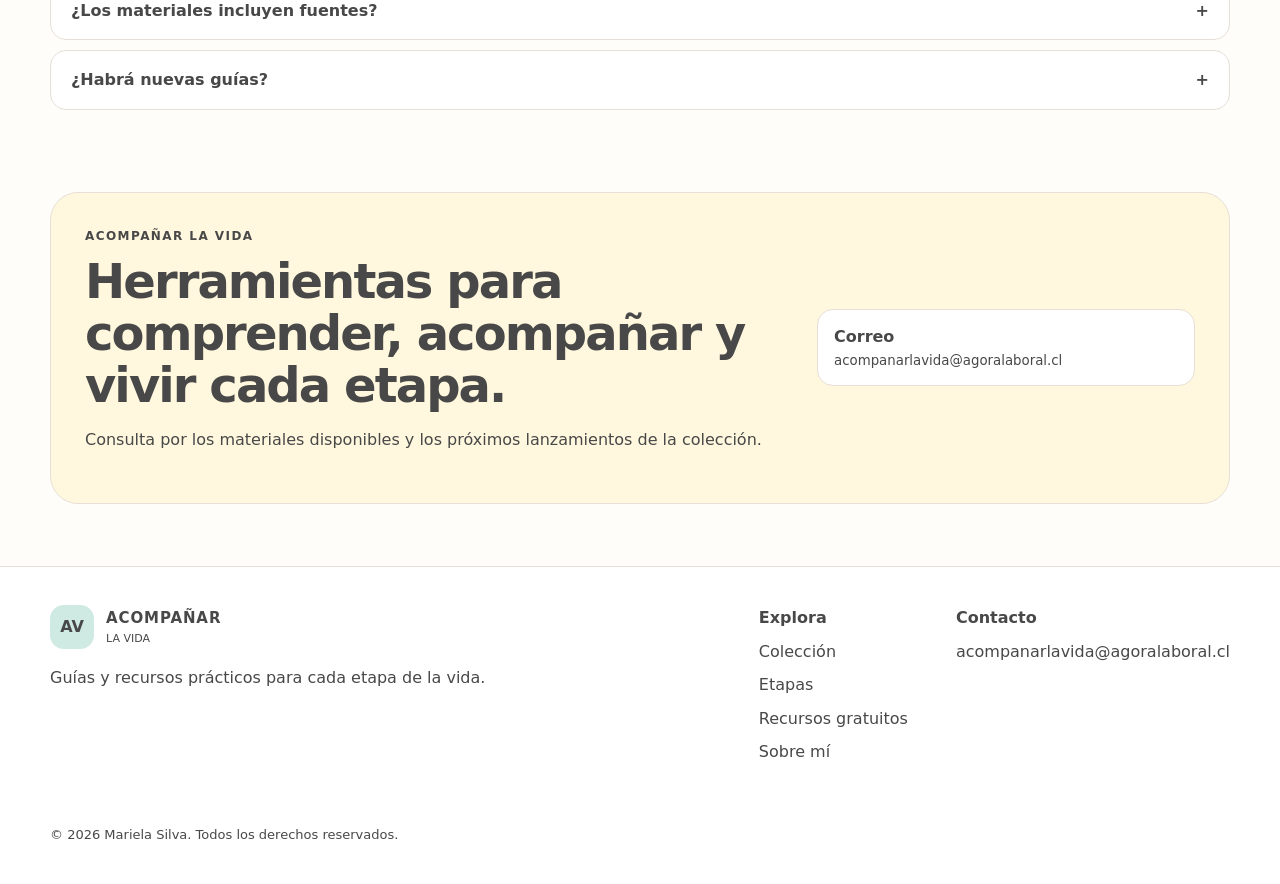
==== commit f5efccdd: "Update index.html" ====
--- a/index.html
+++ b/index.html
@@ -245,6 +245,8 @@
   <span>Familia</span>
 </div>
 
+</div>
+</div>
 
 <div class="product-body">
 
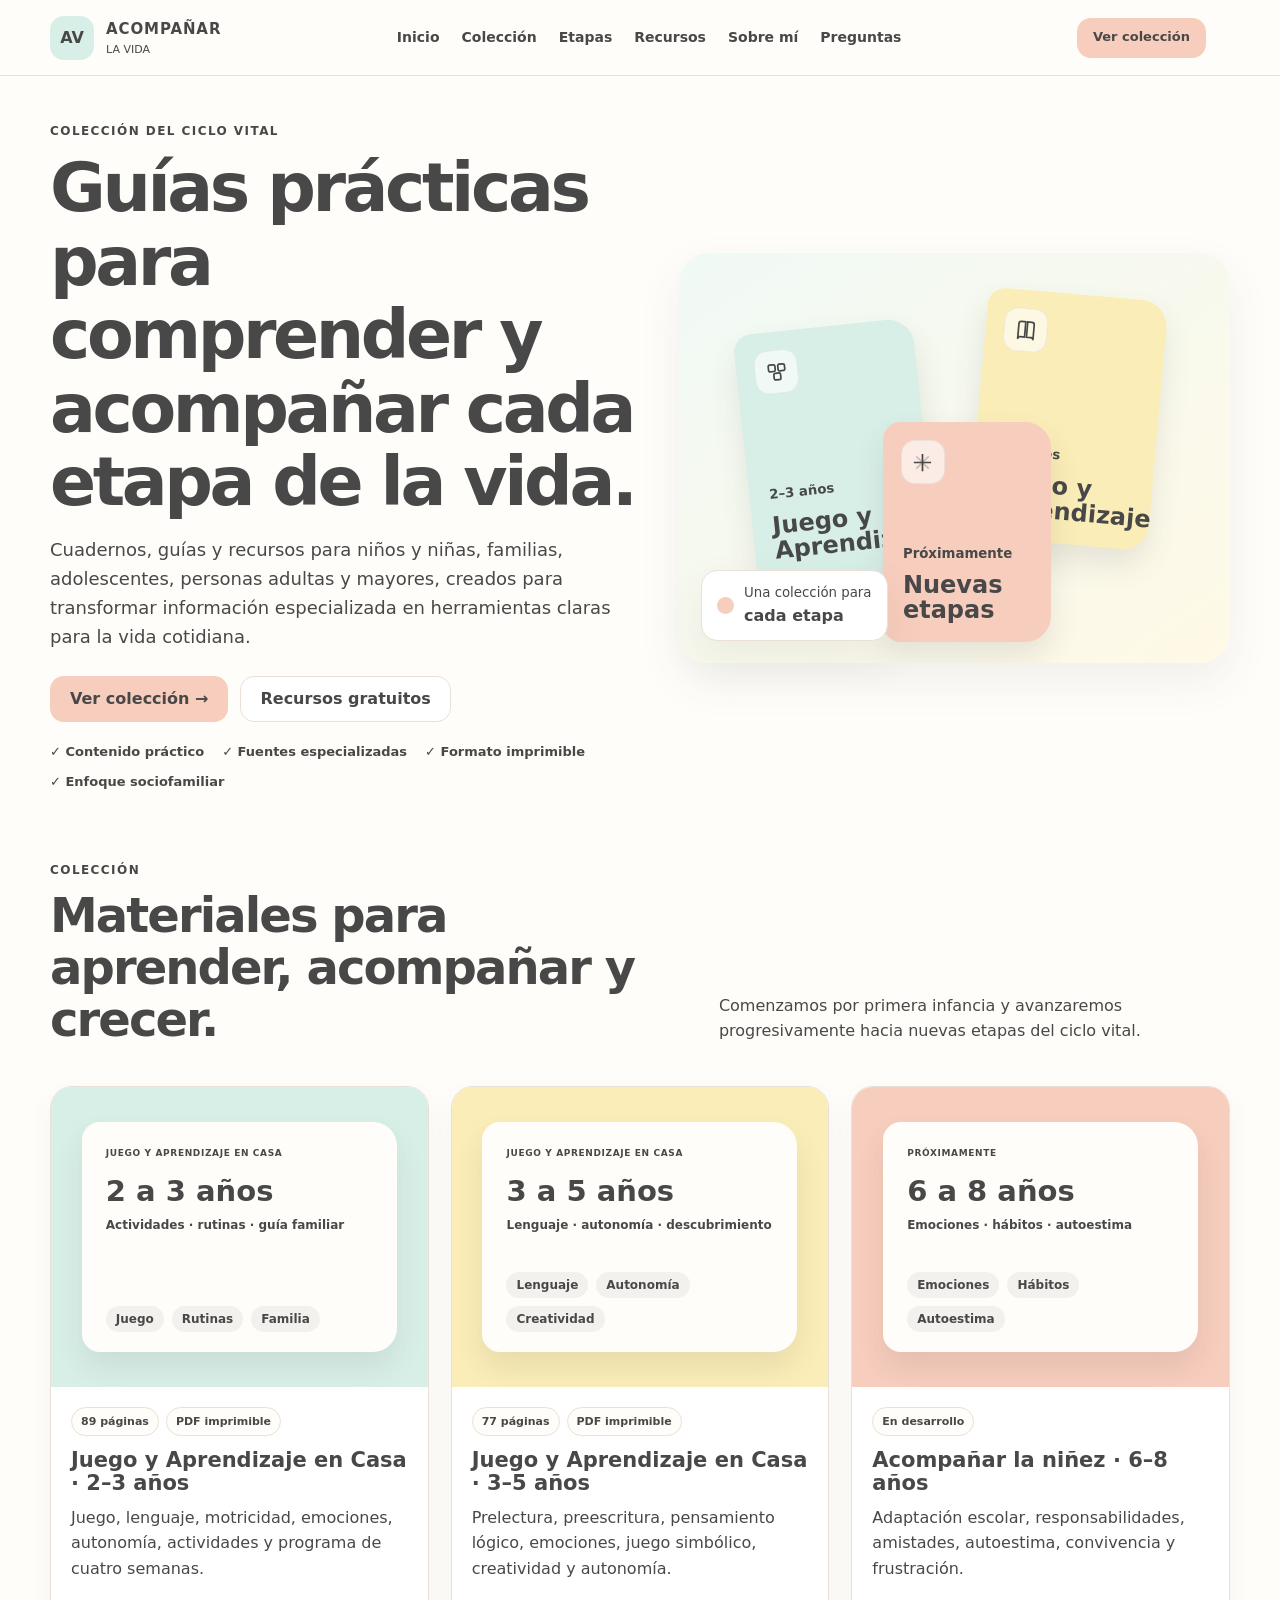
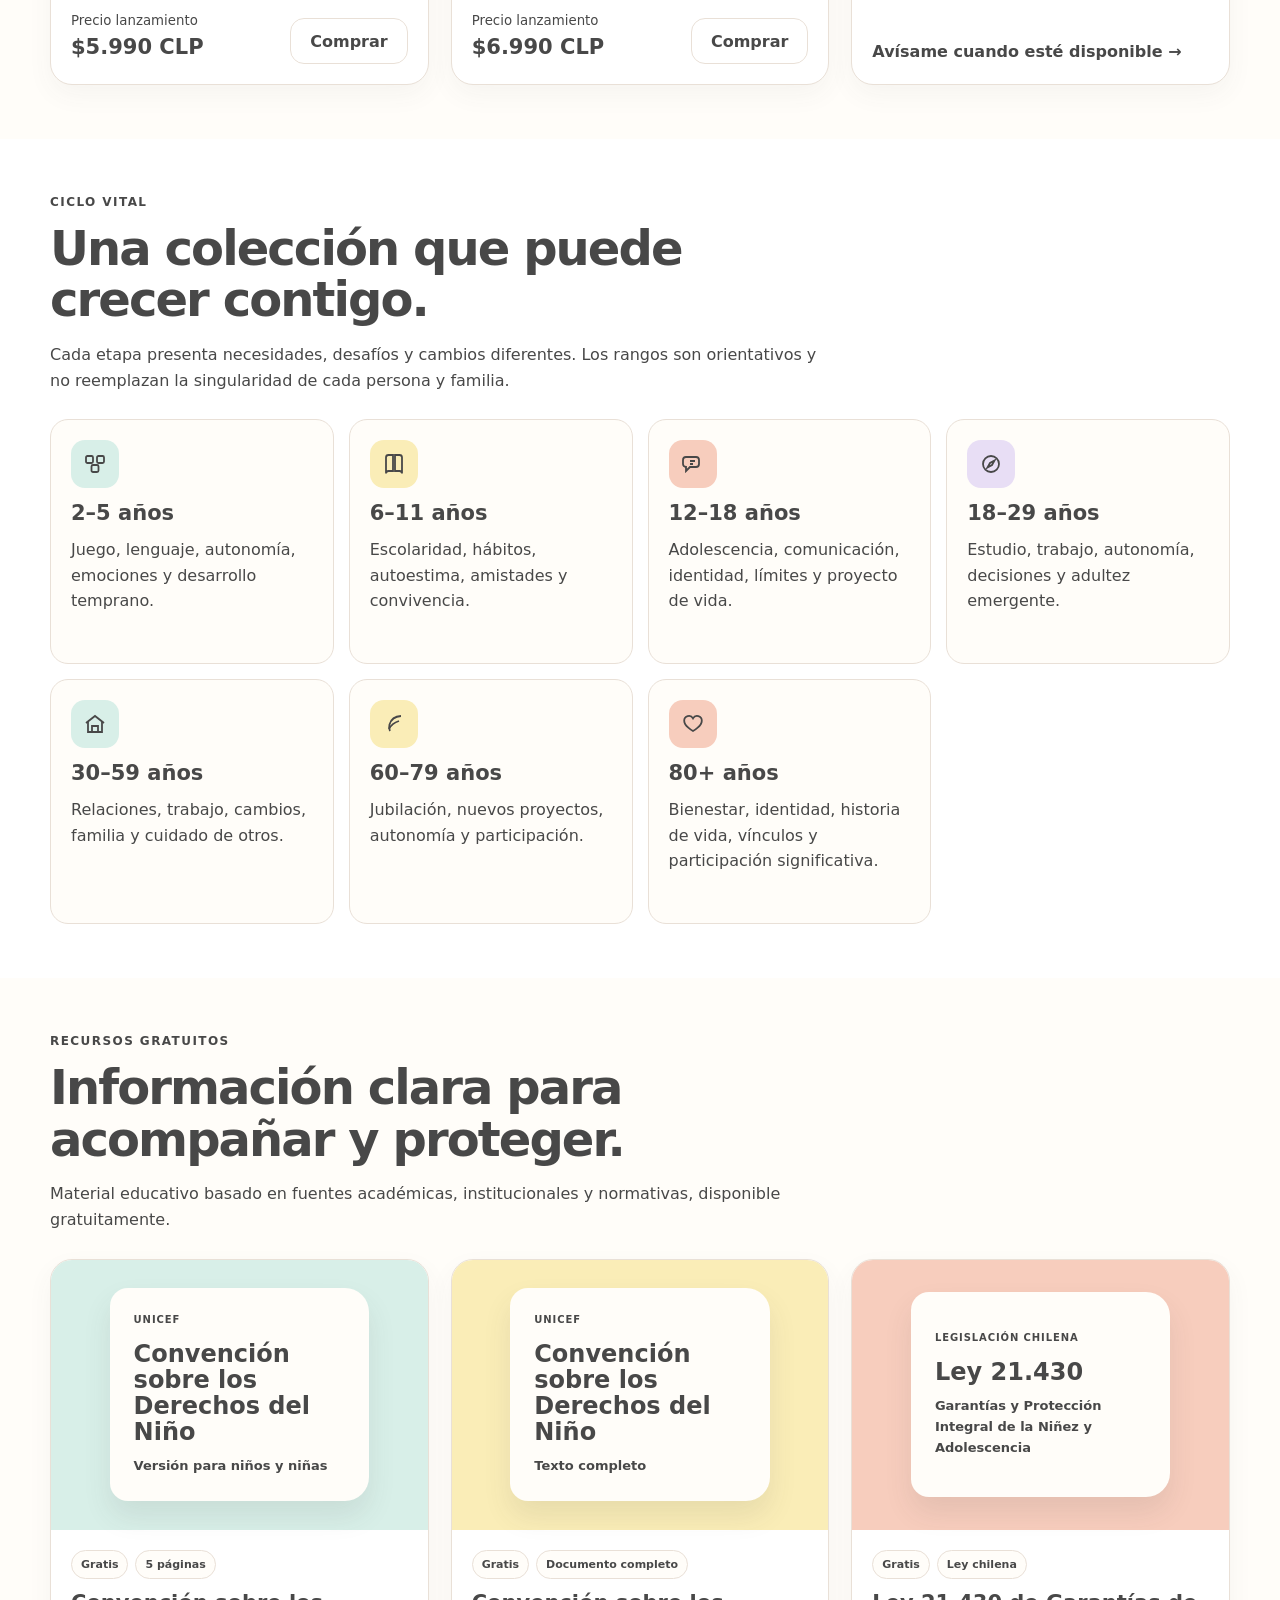
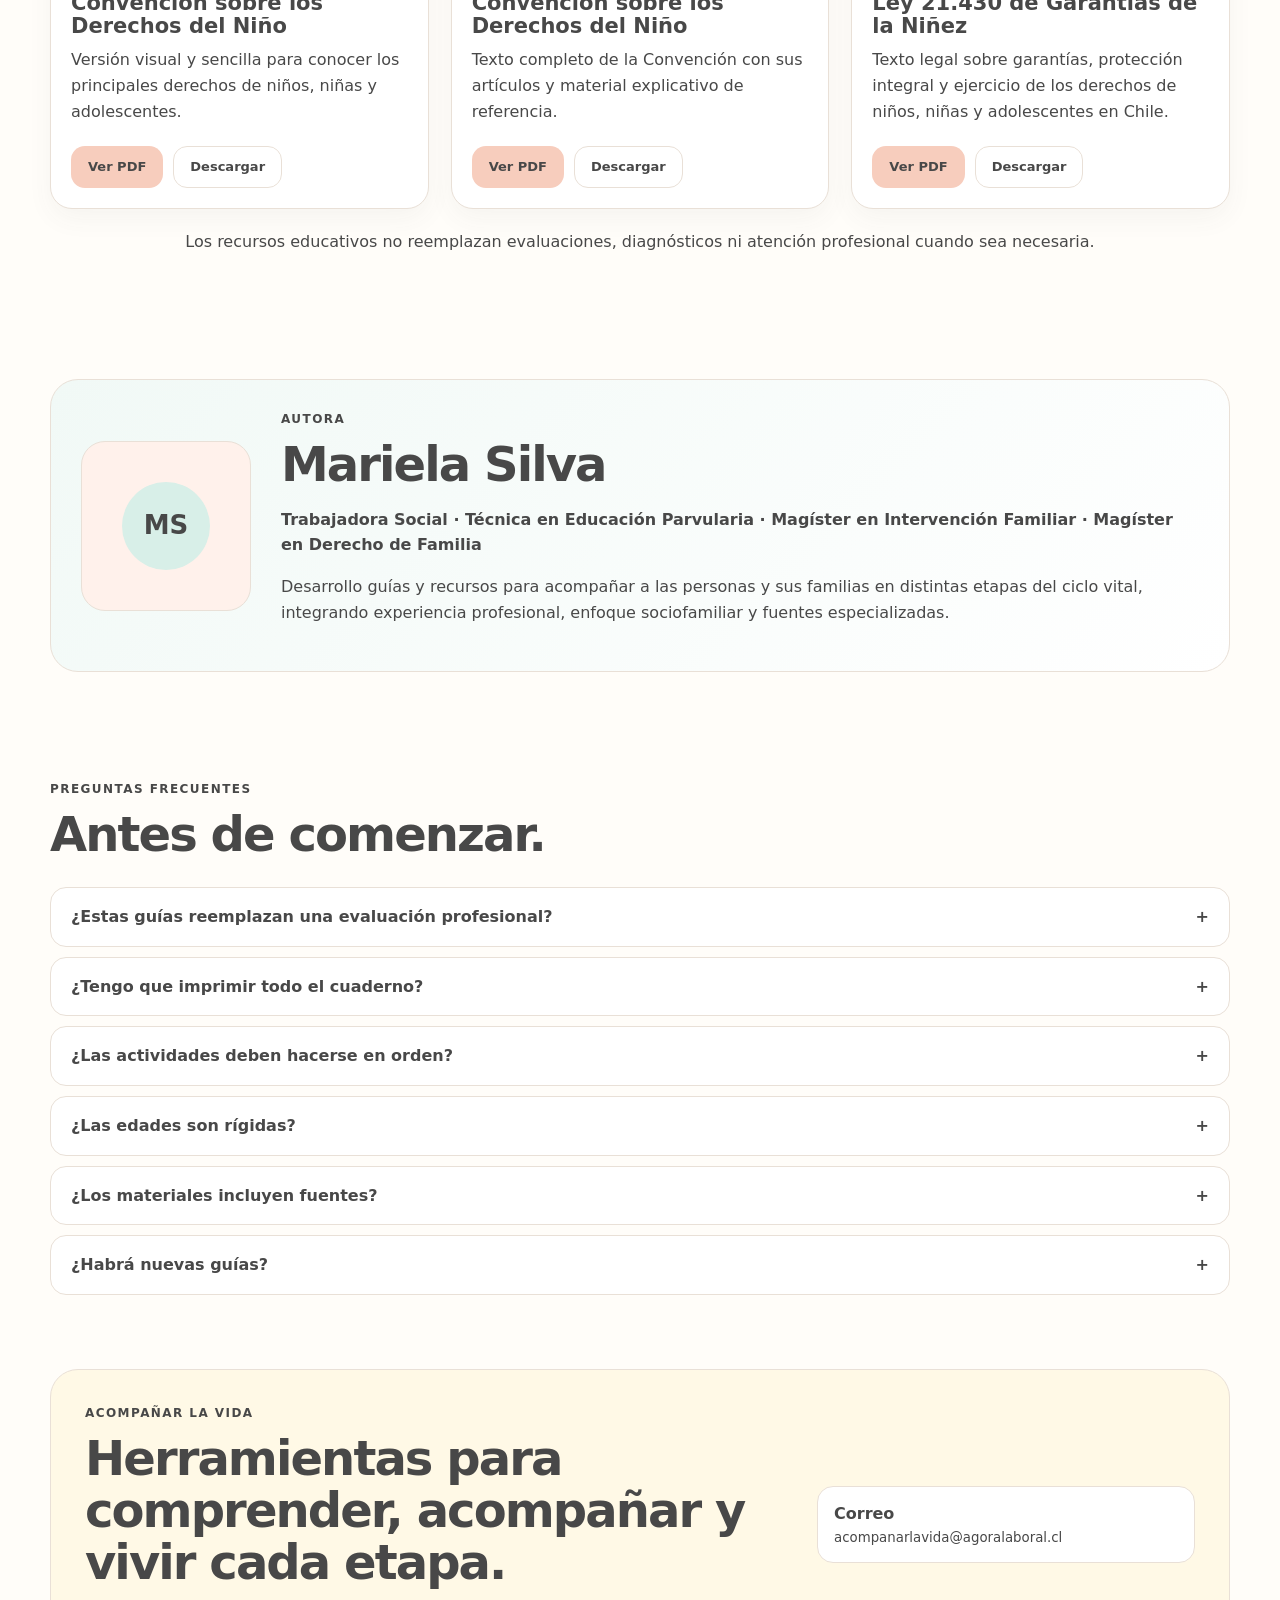
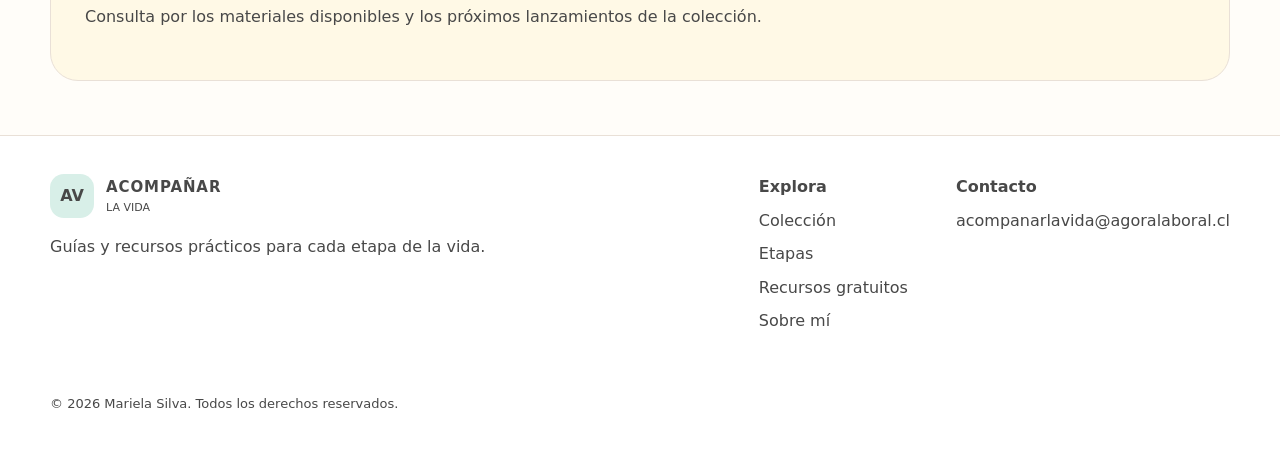
==== commit 24e09ae2: "Update index.html" ====
--- a/index.html
+++ b/index.html
@@ -144,6 +144,13 @@
 <div class="image-frame hero-books">
 
 <div class="book book-mint">
+<div class="hero-book-icon" aria-hidden="true">
+  <svg viewBox="0 0 24 24" fill="none" stroke="currentColor" stroke-width="1.8">
+    <rect x="3.5" y="4" width="7" height="7" rx="1.5"/>
+    <rect x="13.5" y="4" width="7" height="7" rx="1.5"/>
+    <rect x="8.5" y="13" width="7" height="7" rx="1.5"/>
+  </svg>
+</div>
 <small>2–3 años</small>
 <strong>
 Juego y<br>
@@ -152,6 +159,12 @@
 </div>
 
 <div class="book book-yellow">
+<div class="hero-book-icon" aria-hidden="true">
+  <svg viewBox="0 0 24 24" fill="none" stroke="currentColor" stroke-width="1.8">
+    <path d="M4 5.5A2.5 2.5 0 0 1 6.5 3H11v16H6.5A2.5 2.5 0 0 0 4 21.5z"/>
+    <path d="M20 5.5A2.5 2.5 0 0 0 17.5 3H13v16h4.5A2.5 2.5 0 0 1 20 21.5z"/>
+  </svg>
+</div>
 <small>3–5 años</small>
 <strong>
 Juego y<br>
@@ -160,6 +173,12 @@
 </div>
 
 <div class="book book-salmon">
+<div class="hero-book-icon" aria-hidden="true">
+  <svg viewBox="0 0 24 24" fill="none" stroke="currentColor" stroke-width="1.8">
+    <path d="M12 3v18M3 12h18"/>
+    <path d="M5.5 5.5l13 13M18.5 5.5l-13 13" opacity=".28"/>
+  </svg>
+</div>
 <small>Próximamente</small>
 <strong>
 Nuevas<br>
@@ -190,7 +209,7 @@
 ========================= -->
 
 <section
-  class="section-pad"
+  class="section-pad collection-section"
   id="coleccion"
 >
 
@@ -307,10 +326,10 @@
 Lenguaje · autonomía · descubrimiento
 </p>
 
-<div class="mini-shapes">
-<i></i>
-<i></i>
-<i></i>
+<div class="mini-book-tags">
+  <span>Lenguaje</span>
+  <span>Autonomía</span>
+  <span>Creatividad</span>
 </div>
 
 </div>
@@ -377,10 +396,10 @@
 Emociones · hábitos · autoestima
 </p>
 
-<div class="mini-shapes">
-<i></i>
-<i></i>
-<i></i>
+<div class="mini-book-tags">
+  <span>Emociones</span>
+  <span>Hábitos</span>
+  <span>Autoestima</span>
 </div>
 
 </div>
--- a/styles.css
+++ b/styles.css
@@ -1,24 +1,20 @@
 :root{
-  --mint:#cfe9e3;
-  --mint-soft:#eef7f4;
-  --yellow:#f7e7a6;
-  --yellow-soft:#fff8de;
-  --salmon:#f3c6b4;
-  --salmon-soft:#fdf0e8;
+  --mint:#d8efe8;
+  --mint-soft:#f1f9f6;
+  --yellow:#faedb7;
+  --yellow-soft:#fff9e6;
+  --salmon:#f7cdbd;
+  --salmon-soft:#fff1eb;
+  --lavender:#e8def5;
   --cream:#fffdf9;
   --ink:#484848;
-  --line:#e7dfd6;
+  --line:#e9e0d7;
   --shadow:0 18px 44px rgba(72,72,72,.08);
   --max:1180px;
 }
 
-*{
-  box-sizing:border-box;
-}
-
-html{
-  scroll-behavior:smooth;
-}
+*{box-sizing:border-box}
+html{scroll-behavior:smooth}
 
 body{
   margin:0;
@@ -28,19 +24,10 @@
   line-height:1.6;
 }
 
-a{
-  color:inherit;
-}
-
-main{
-  overflow:hidden;
-}
-
-
-/* =========================
-HEADER
-========================= */
-
+a{color:inherit}
+main{overflow:hidden}
+
+/* HEADER */
 .site-header{
   min-height:76px;
   display:grid;
@@ -74,19 +61,9 @@
   font-size:16px;
 }
 
-.brand strong,
-.brand small{
-  display:block;
-}
-
-.brand strong{
-  font-size:15px;
-  letter-spacing:.06em;
-}
-
-.brand small{
-  font-size:11px;
-}
+.brand strong,.brand small{display:block}
+.brand strong{font-size:15px;letter-spacing:.06em}
+.brand small{font-size:11px}
 
 .site-header nav{
   display:flex;
@@ -100,11 +77,7 @@
   font-weight:750;
 }
 
-
-/* =========================
-BOTONES
-========================= */
-
+/* BOTONES */
 .button{
   display:inline-flex;
   align-items:center;
@@ -117,42 +90,19 @@
   border:1px solid transparent;
 }
 
-.button-small{
-  min-height:40px;
-  padding:0 15px;
-  font-size:13px;
-}
-
-.button-salmon{
-  background:var(--salmon);
-}
-
-.button-ghost,
-.button-outline{
-  background:#fff;
-  border-color:var(--line);
-}
-
-.mobile-menu{
-  display:none;
-}
-
-.mobile-links{
-  display:none;
-}
-
-
-/* =========================
-HERO
-========================= */
-
+.button-small{min-height:40px;padding:0 15px;font-size:13px}
+.button-salmon{background:var(--salmon)}
+.button-ghost,.button-outline{background:#fff;border-color:var(--line)}
+.mobile-menu,.mobile-links{display:none}
+
+/* HERO */
 .hero{
   width:min(calc(100% - 36px),var(--max));
   margin:0 auto;
-  padding:54px 0 50px;
+  padding:46px 0 34px;
   display:grid;
   grid-template-columns:1.03fr .97fr;
-  gap:48px;
+  gap:44px;
   align-items:center;
 }
 
@@ -163,28 +113,18 @@
   letter-spacing:.12em;
 }
 
-h1,
-h2,
-h3{
-  line-height:1.08;
-  margin-top:0;
-}
-
+h1,h2,h3{line-height:1.08;margin-top:0}
 h1{
   font-size:clamp(42px,5.5vw,68px);
   letter-spacing:-.05em;
   margin-bottom:18px;
 }
-
 h2{
   font-size:clamp(30px,4vw,48px);
   letter-spacing:-.04em;
   margin-bottom:14px;
 }
-
-h3{
-  font-size:21px;
-}
+h3{font-size:21px}
 
 .hero-lead{
   font-size:18px;
@@ -207,70 +147,69 @@
   font-weight:700;
 }
 
-.hero-visual{
-  position:relative;
-}
+.hero-visual{position:relative}
 
 .image-frame{
-  min-height:450px;
-  border-radius:32px;
-  background:linear-gradient(
-    145deg,
-    var(--mint-soft),
-    var(--yellow-soft)
-  );
+  min-height:410px;
+  border-radius:30px;
+  background:linear-gradient(145deg,var(--mint-soft),var(--yellow-soft));
   box-shadow:var(--shadow);
   position:relative;
   overflow:hidden;
 }
 
-.hero-books{
-  display:grid;
-  place-items:center;
-}
+.hero-books{display:grid;place-items:center}
 
 .book{
   position:absolute;
-  width:190px;
-  height:270px;
-  padding:22px;
+  width:180px;
+  height:250px;
+  padding:20px;
   border-radius:18px 26px 26px 18px;
-  box-shadow:0 18px 34px rgba(72,72,72,.13);
+  box-shadow:0 16px 30px rgba(72,72,72,.12);
   display:flex;
   flex-direction:column;
   justify-content:flex-end;
 }
 
-.book small{
-  font-weight:850;
-  margin-bottom:9px;
-}
-
-.book strong{
-  font-size:25px;
-  line-height:1.02;
-}
+.hero-book-icon{
+  position:absolute;
+  top:18px;
+  left:18px;
+  width:44px;
+  height:44px;
+  border-radius:14px;
+  display:grid;
+  place-items:center;
+  background:rgba(255,255,255,.62);
+  border:1px solid rgba(72,72,72,.08);
+}
+
+.hero-book-icon svg{width:23px;height:23px}
+
+.book small{font-weight:850;margin-bottom:9px}
+.book strong{font-size:24px;line-height:1.02}
 
 .book-mint{
   background:var(--mint);
   left:12%;
   top:18%;
-  transform:rotate(-7deg);
+  transform:rotate(-6deg);
 }
 
 .book-yellow{
   background:var(--yellow);
   right:13%;
-  top:11%;
-  transform:rotate(6deg);
+  top:10%;
+  transform:rotate(5deg);
 }
 
 .book-salmon{
   background:var(--salmon);
-  left:36%;
+  left:37%;
   bottom:5%;
-  width:178px;
-  height:235px;
+  width:168px;
+  height:220px;
 }
 
 .float-card{
@@ -287,11 +226,7 @@
   box-shadow:var(--shadow);
 }
 
-.float-card small,
-.float-card strong{
-  display:block;
-}
-
+.float-card small,.float-card strong{display:block}
 .float-dot{
   width:17px;
   height:17px;
@@ -299,18 +234,16 @@
   background:var(--salmon);
 }
 
-
-/* =========================
-SECCIONES
-========================= */
-
+/* SECCIONES */
 .section-pad{
-  padding:62px max(28px,calc((100vw - var(--max))/2));
-}
+  padding:54px max(28px,calc((100vw - var(--max))/2));
+}
+
+.collection-section{padding-top:34px}
 
 .section-heading{
   max-width:780px;
-  margin-bottom:30px;
+  margin-bottom:26px;
 }
 
 .section-heading.narrow{
@@ -326,21 +259,14 @@
   max-width:none;
 }
 
-.center-note{
-  text-align:center;
-  margin-top:20px;
-}
-
-
-/* =========================
-COLECCIÓN
-========================= */
-
+.center-note{text-align:center;margin-top:20px}
+
+/* COLECCIÓN */
 .product-grid{
   display:grid;
-  grid-template-columns:repeat(3,1fr);
+  grid-template-columns:repeat(3,minmax(0,1fr));
   gap:22px;
-  align-items:start;
+  align-items:stretch;
 }
 
 .product-card{
@@ -351,123 +277,86 @@
   box-shadow:0 10px 26px rgba(72,72,72,.05);
   display:flex;
   flex-direction:column;
+  height:100%;
 }
 
 .product-cover{
-  min-height:310px;
-  display:grid;
-  place-items:center;
+  height:300px;
+  min-height:300px;
   padding:22px;
-}
-
-.product-cover.mint{
-  background:var(--mint);
-}
-
-.product-cover.yellow{
-  background:var(--yellow);
-}
-
-.product-cover.salmon{
-  background:var(--salmon);
-}
+  display:flex;
+  align-items:center;
+  justify-content:center;
+}
+
+.product-cover.mint{background:var(--mint)}
+.product-cover.yellow{background:var(--yellow)}
+.product-cover.salmon{background:var(--salmon)}
 
 .mini-book{
-  width:74%;
-  aspect-ratio:.73;
+  width:100%;
+  max-width:315px;
+  height:230px;
+  min-height:230px;
   border-radius:18px 24px 24px 18px;
   background:#fffdf9;
-  padding:22px 20px;
-  box-shadow:0 15px 28px rgba(72,72,72,.11);
+  padding:24px 24px 20px;
+  box-shadow:0 15px 28px rgba(72,72,72,.10);
   display:flex;
   flex-direction:column;
 }
 
 .mini-book small{
+  display:block;
   font-weight:900;
   font-size:9px;
   letter-spacing:.07em;
+  margin-bottom:16px;
 }
 
 .mini-book strong{
-  font-size:30px;
-  line-height:1;
-  margin:20px 0 9px;
+  display:block;
+  font-size:29px;
+  line-height:1.05;
+  margin:0 0 10px;
 }
 
 .mini-book p{
+  margin:0;
   font-size:12px;
   font-weight:700;
-  margin:0;
-}
-
-.mini-shapes{
+  line-height:1.45;
+}
+
+.mini-book-tags{
   margin-top:auto;
   display:flex;
-  gap:9px;
-}
-
-.mini-shapes i{
-  width:34px;
-  height:34px;
-  border-radius:9px;
-  display:block;
-}
-
-.product-cover.mint .mini-shapes i:nth-child(1){
-  background:var(--yellow);
-}
-
-.product-cover.mint .mini-shapes i:nth-child(2){
-  background:var(--salmon);
-}
-
-.product-cover.mint .mini-shapes i:nth-child(3){
-  background:var(--mint);
-}
-
-.product-cover.yellow .mini-shapes i:nth-child(1){
-  background:var(--mint);
-}
-
-.product-cover.yellow .mini-shapes i:nth-child(2){
-  background:var(--salmon);
-  border-radius:50%;
-}
-
-.product-cover.yellow .mini-shapes i:nth-child(3){
-  background:var(--cream);
-}
-
-.product-cover.salmon .mini-shapes i:nth-child(1){
-  background:var(--mint);
-  border-radius:50%;
-}
-
-.product-cover.salmon .mini-shapes i:nth-child(2){
-  background:var(--yellow);
-  border-radius:50%;
-}
-
-.product-cover.salmon .mini-shapes i:nth-child(3){
-  background:var(--cream);
-  border-radius:50%;
+  flex-wrap:wrap;
+  gap:8px;
+  padding-top:16px;
+}
+
+.mini-book-tags span{
+  display:inline-flex;
+  align-items:center;
+  justify-content:center;
+  padding:7px 10px;
+  border-radius:999px;
+  background:rgba(72,72,72,.065);
+  font-size:12px;
+  font-weight:750;
+  line-height:1;
 }
 
 .product-body{
   padding:20px;
   display:flex;
   flex-direction:column;
-}
-
-.product-body h3{
-  margin-bottom:10px;
-}
-
-.product-body > p{
-  margin-top:0;
-  margin-bottom:14px;
-}
+  flex:1;
+}
+
+.product-body h3{margin-bottom:10px}
+.product-body > p{margin-top:0;margin-bottom:14px}
 
 .badge-row{
   display:flex;
@@ -490,40 +379,28 @@
   justify-content:space-between;
   gap:14px;
   align-items:end;
-  margin-top:10px;
-  padding-top:10px;
-}
-
-.price-row small,
-.price-row strong{
-  display:block;
-}
-
-.price-row strong{
-  font-size:21px;
-}
+  margin-top:auto;
+  padding-top:14px;
+}
+
+.price-row small,.price-row strong{display:block}
+.price-row strong{font-size:21px}
 
 .text-link{
   font-weight:850;
   text-decoration:none;
-  margin-top:8px;
-  padding-top:8px;
-}
-
-
-/* =========================
-ETAPAS
-========================= */
-
-.examples{
-  background:#fff;
-}
+  margin-top:auto;
+  padding-top:18px;
+}
+
+/* ETAPAS */
+.examples{background:#fff}
 
 .stage-grid{
   display:grid;
   grid-template-columns:repeat(4,1fr);
   gap:15px;
-  align-items:start;
+  align-items:stretch;
 }
 
 .stage-grid article{
@@ -531,80 +408,88 @@
   border-radius:18px;
   padding:20px;
   background:var(--cream);
-  min-height:0;
+  display:flex;
+  flex-direction:column;
+  min-height:245px;
 }
 
 .stage-icon{
   width:48px;
   height:48px;
+  min-width:48px;
+  min-height:48px;
+  max-width:48px;
+  max-height:48px;
   border-radius:14px;
-  display:grid;
-  place-items:center;
-  margin-bottom:14px;
+  display:flex;
+  align-items:center;
+  justify-content:center;
+  margin:0 0 14px;
   color:var(--ink);
+  overflow:hidden;
+  flex:none;
 }
 
 .stage-icon svg{
   width:24px;
   height:24px;
-}
-
-.lavender-icon{
-  background:#e8def5;
-}
-
-
-.stage-grid h3{
+  display:block;
+}
+
+.mint-icon{background:var(--mint)}
+.yellow-icon{background:var(--yellow)}
+.salmon-icon{background:var(--salmon)}
+.lavender-icon{background:var(--lavender)}
+
+.stage-grid h3{margin-bottom:12px}
+.stage-grid p{margin:0}
+
+/* RECURSOS */
+.resources-section{background:var(--cream)}
+.resources-grid{align-items:stretch}
+
+.resources-grid .product-cover{
+  min-height:270px;
+  height:270px;
+}
+
+.resource-document{
+  width:78%;
+  max-width:300px;
+  min-height:205px;
+  border-radius:18px 24px 24px 18px;
+  background:#fffdf9;
+  padding:24px;
+  box-shadow:0 15px 28px rgba(72,72,72,.10);
+  display:flex;
+  flex-direction:column;
+  justify-content:center;
+}
+
+.resource-label{
+  font-size:10px;
+  font-weight:900;
+  letter-spacing:.09em;
+  margin-bottom:14px;
+}
+
+.resource-document h3{
+  font-size:24px;
   margin-bottom:10px;
 }
 
-.stage-grid p{
-  margin-bottom:0;
-}
-
-
-/* =========================
-RECURSOS GRATUITOS
-========================= */
-
-.resources-section{
-  background:var(--cream);
-}
-
-.resources-grid{
-  align-items:start;
-}
-
-.resources-grid .product-card{
-  height:auto;
-  align-self:start;
-}
-
-.resources-grid .product-cover{
-  min-height:290px;
-  padding:22px;
-}
-
-.resources-grid .mini-book{
-  width:72%;
-  min-height:215px;
-  aspect-ratio:auto;
-}
-
-.resources-grid .mini-book strong{
-  font-size:29px;
-  margin-top:18px;
-}
-
-.resources-grid .product-body{
-  min-height:0;
+.resource-document p{
+  margin:0;
+  font-size:13px;
+  font-weight:650;
 }
 
 .download-actions{
   display:flex;
   flex-wrap:wrap;
   gap:10px;
-  margin-top:8px;
+  margin-top:auto;
+  padding-top:8px;
 }
 
 .download-actions .button{
@@ -613,20 +498,14 @@
   font-size:13px;
 }
 
-
-/* =========================
-OTRAS GRILLAS
-========================= */
-
-.transition-grid,
-.why-grid{
+/* OTRAS GRILLAS */
+.transition-grid,.why-grid{
   display:grid;
   grid-template-columns:repeat(4,1fr);
   gap:18px;
 }
 
-.transition-grid article,
-.why-grid article{
+.transition-grid article,.why-grid article{
   border:1px solid var(--line);
   border-radius:20px;
   padding:22px;
@@ -644,23 +523,7 @@
   margin-bottom:16px;
 }
 
-.mint-icon{
-  background:var(--mint);
-}
-
-.yellow-icon{
-  background:var(--yellow);
-}
-
-.salmon-icon{
-  background:var(--salmon);
-}
-
-
-/* =========================
-AUTORA
-========================= */
-
+/* AUTORA */
 .author-card{
   display:grid;
   grid-template-columns:170px 1fr;
@@ -692,19 +555,10 @@
   font-size:26px;
 }
 
-.author-role{
-  font-weight:850;
-}
-
-
-/* =========================
-PREGUNTAS
-========================= */
-
-.faq-list{
-  display:grid;
-  gap:10px;
-}
+.author-role{font-weight:850}
+
+/* FAQ */
+.faq-list{display:grid;gap:10px}
 
 .faq-list details{
   background:#fff;
@@ -723,23 +577,11 @@
   gap:20px;
 }
 
-.faq-list summary::-webkit-details-marker{
-  display:none;
-}
-
-.faq-list details p{
-  padding:0 0 16px;
-  margin:0;
-}
-
-
-/* =========================
-CONTACTO
-========================= */
-
-.final-cta{
-  padding-top:20px;
-}
+.faq-list summary::-webkit-details-marker{display:none}
+.faq-list details p{padding:0 0 16px;margin:0}
+
+/* CONTACTO */
+.final-cta{padding-top:20px}
 
 .cta-card{
   background:var(--yellow-soft);
@@ -752,10 +594,7 @@
   align-items:center;
 }
 
-.contact-actions{
-  display:grid;
-  gap:12px;
-}
+.contact-actions{display:grid;gap:12px}
 
 .contact-item{
   border:1px solid var(--line);
@@ -765,20 +604,10 @@
   text-decoration:none;
 }
 
-.contact-item strong,
-.contact-item small{
-  display:block;
-}
-
-.pending{
-  opacity:.75;
-}
-
-
-/* =========================
-FOOTER
-========================= */
-
+.contact-item strong,.contact-item small{display:block}
+.pending{opacity:.75}
+
+/* FOOTER */
 footer{
   padding:38px max(28px,calc((100vw - var(--max))/2));
   background:#fff;
@@ -794,13 +623,8 @@
   align-content:start;
 }
 
-footer a{
-  text-decoration:none;
-}
-
-.footer-brand p{
-  margin-bottom:0;
-}
+footer a{text-decoration:none}
+.footer-brand p{margin-bottom:0}
 
 .copyright{
   grid-column:1/-1;
@@ -808,20 +632,10 @@
   font-size:13px;
 }
 
-
-/* =========================
-TABLET
-========================= */
-
+/* TABLET */
 @media(max-width:1000px){
-
-  .site-header{
-    grid-template-columns:auto 1fr auto;
-  }
-
-  .site-header nav{
-    display:none;
-  }
+  .site-header{grid-template-columns:auto 1fr auto}
+  .site-header nav{display:none}
 
   .mobile-menu{
     display:block;
@@ -846,10 +660,7 @@
     box-shadow:var(--shadow);
   }
 
-  .mobile-links.open{
-    display:grid;
-    gap:10px;
-  }
+  .mobile-links.open{display:grid;gap:10px}
 
   .mobile-links a{
     text-decoration:none;
@@ -857,120 +668,75 @@
     padding:7px;
   }
 
-  .hero{
-    grid-template-columns:1fr;
-  }
-
-  .hero-visual{
-    max-width:650px;
-  }
-
-  .product-grid{
-    grid-template-columns:1fr 1fr;
-  }
-
-  .stage-grid,
-  .transition-grid{
-    grid-template-columns:repeat(2,1fr);
-  }
-
-  .why-grid{
-    grid-template-columns:repeat(2,1fr);
-  }
-
-  .split-heading{
-    grid-template-columns:1fr;
-  }
-
-}
-
-
-/* =========================
-MÓVIL
-========================= */
-
+  .hero{grid-template-columns:1fr}
+  .hero-visual{max-width:650px}
+  .product-grid{grid-template-columns:1fr 1fr}
+  .stage-grid,.transition-grid{grid-template-columns:repeat(2,1fr)}
+  .why-grid{grid-template-columns:repeat(2,1fr)}
+  .split-heading{grid-template-columns:1fr}
+}
+
+/* MÓVIL */
 @media(max-width:680px){
-
-  .site-header{
-    padding:0 14px;
-    gap:10px;
-  }
-
-  .site-header > .button{
-    display:none;
-  }
-
-  .section-pad{
-    padding:48px 16px;
-  }
-
-  .section-heading{
-    margin-bottom:24px;
-  }
+  .site-header{padding:0 14px;gap:10px}
+  .site-header > .button{display:none}
+
+  .section-pad{padding:44px 16px}
+  .section-heading{margin-bottom:22px}
 
   .hero{
     width:calc(100% - 32px);
-    padding:38px 0 42px;
-    gap:34px;
-  }
-
-  h1{
-    font-size:40px;
-  }
-
-  h2{
-    font-size:32px;
-  }
-
-  .hero-lead{
-    font-size:16px;
-  }
-
-  .image-frame{
-    min-height:370px;
-  }
+    padding:34px 0 36px;
+    gap:30px;
+  }
+
+  h1{font-size:40px}
+  h2{font-size:32px}
+  .hero-lead{font-size:16px}
+  .image-frame{min-height:350px}
 
   .book{
-    width:150px;
-    height:220px;
-    padding:17px;
-  }
-
-  .book strong{
-    font-size:20px;
-  }
-
-  .book-salmon{
-    width:142px;
-    height:195px;
-  }
-
-  .product-grid,
-  .stage-grid,
-  .transition-grid,
-  .why-grid{
+    width:145px;
+    height:210px;
+    padding:16px;
+  }
+
+  .book strong{font-size:19px}
+  .book-salmon{width:138px;height:185px}
+
+  .hero-book-icon{
+    width:38px;
+    height:38px;
+    top:14px;
+    left:14px;
+  }
+
+  .hero-book-icon svg{width:20px;height:20px}
+
+  .product-grid,.stage-grid,.transition-grid,.why-grid{
     grid-template-columns:1fr;
   }
 
   .product-cover{
-    min-height:275px;
+    height:270px;
+    min-height:270px;
   }
 
   .mini-book{
-    width:68%;
+    height:210px;
+    min-height:210px;
   }
 
   .resources-grid .product-cover{
-    min-height:260px;
-  }
-
-  .resources-grid .mini-book{
-    min-height:195px;
-    width:68%;
-  }
+    height:250px;
+    min-height:250px;
+  }
+
+  .resource-document{min-height:190px}
 
   .stage-grid article{
     padding:18px;
+    min-height:0;
   }
 
   .author-card{
@@ -978,9 +744,7 @@
     padding:24px;
   }
 
-  .author-visual{
-    height:150px;
-  }
+  .author-visual{height:150px}
 
   .cta-card{
     grid-template-columns:1fr;
@@ -992,166 +756,4 @@
     gap:26px;
     padding:34px 18px;
   }
-
-}
-/* CORRECCIÓN DEFINITIVA ÍCONOS ETAPAS */
-
-.stage-grid article .stage-icon{
-  width:48px !important;
-  height:48px !important;
-  min-width:48px !important;
-  min-height:48px !important;
-  max-width:48px !important;
-  max-height:48px !important;
-
-  display:flex !important;
-  align-items:center !important;
-  justify-content:center !important;
-
-  border-radius:14px !important;
-  margin:0 0 14px 0 !important;
-  padding:0 !important;
-
-  overflow:hidden !important;
-  flex:none !important;
-}
-
-.stage-grid article .stage-icon svg{
-  width:24px !important;
-  height:24px !important;
-  min-width:24px !important;
-  min-height:24px !important;
-  max-width:24px !important;
-  max-height:24px !important;
-
-  display:block !important;
-  margin:0 !important;
-  padding:0 !important;
-}
-
-.stage-grid article .mint-icon{
-  background:#cfe9e3 !important;
-}
-
-.stage-grid article .yellow-icon{
-  background:#f7e7a6 !important;
-}
-
-.stage-grid article .salmon-icon{
-  background:#f3c6b4 !important;
-}
-
-.stage-grid article .lavender-icon{
-  background:#e8def5 !important;
-}
-/* IGUALAR TARJETAS DE ETAPAS */
-
-.stage-grid{
-  align-items:stretch;
-}
-
-.stage-grid article{
-  display:flex;
-  flex-direction:column;
-  height:100%;
-  min-height:245px;
-}
-
-.stage-grid article h3{
-  margin-bottom:12px;
-}
-
-.stage-grid article p{
-  margin-top:0;
-  margin-bottom:0;
-}
-
-@media(max-width:1000px){
-  .stage-grid article{
-    min-height:220px;
-  }
-}
-
-@media(max-width:680px){
-  .stage-grid article{
-    min-height:0;
-    height:auto;
-  }
-}
-/* =========================
-   AJUSTE SECCIÓN COLECCIÓN
-   ========================= */
-
-.collection-section{
-  padding-top: 28px;
-}
-
-.collection-section .section-heading{
-  margin-bottom: 18px;
-}
-
-.collection-section .products-grid{
-  margin-top: 10px;
-  align-items: stretch;
-}
-
-.product-card{
-  height: 100%;
-  display: flex;
-  flex-direction: column;
-}
-
-.product-cover{
-  min-height: 320px;
-  padding: 26px;
-  display: flex;
-  align-items: center;
-  justify-content: center;
-}
-
-.mini-book{
-  width: 100%;
-  max-width: 315px;
-  min-height: 250px;
-  padding: 28px 28px 24px;
-  display: flex;
-  flex-direction: column;
-  justify-content: flex-start;
-}
-
-.mini-book small{
-  display: block;
-  margin-bottom: 18px;
-}
-
-.mini-book strong{
-  display: block;
-  line-height: 1.1;
-  margin-bottom: 12px;
-}
-
-.mini-book p{
-  margin: 0;
-  line-height: 1.45;
-}
-
-.mini-book-tags{
-  margin-top: auto;
-  display: flex;
-  flex-wrap: wrap;
-  gap: 10px;
-  padding-top: 18px;
-}
-
-.mini-book-tags span{
-  display: inline-flex;
-  align-items: center;
-  justify-content: center;
-  padding: 8px 12px;
-  border-radius: 999px;
-  background: rgba(60, 60, 60, 0.07);
-  font-size: 13px;
-  font-weight: 600;
-  line-height: 1;
-  color: #3f3f46;
-}
+}
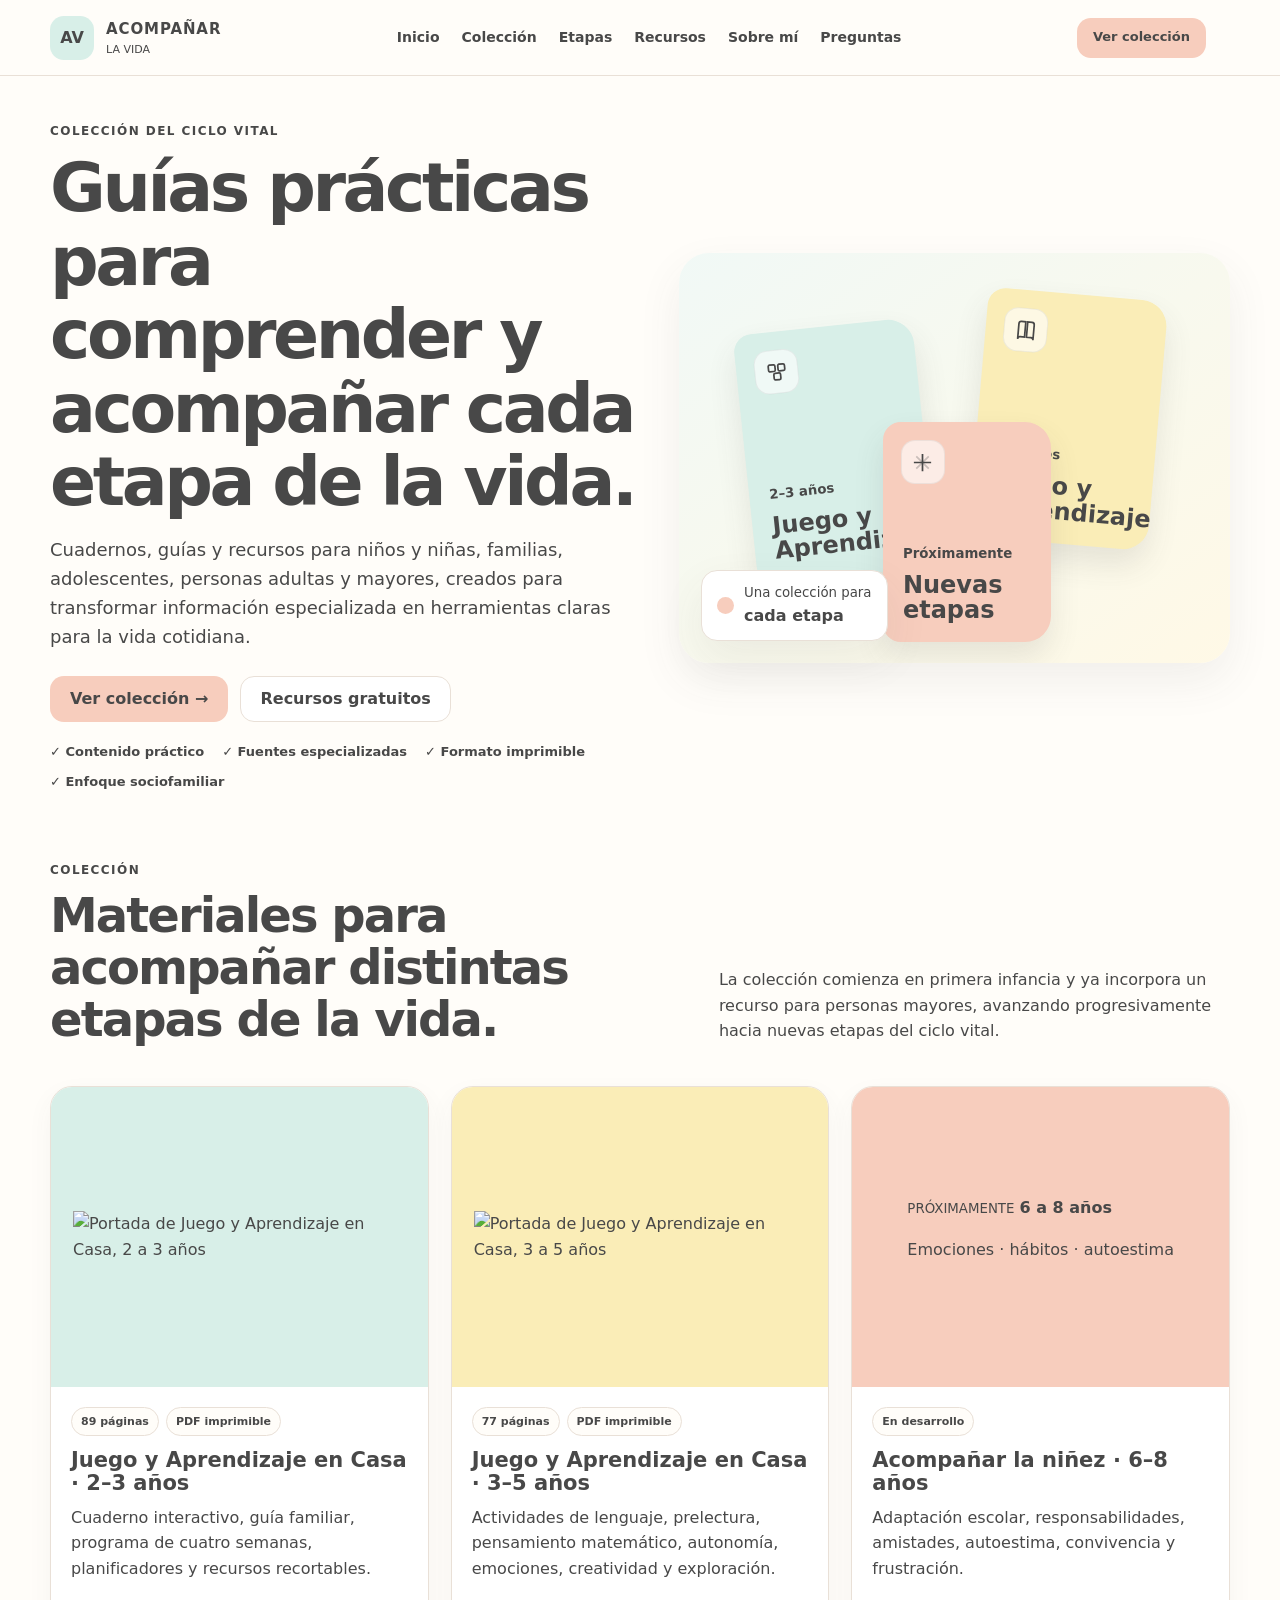
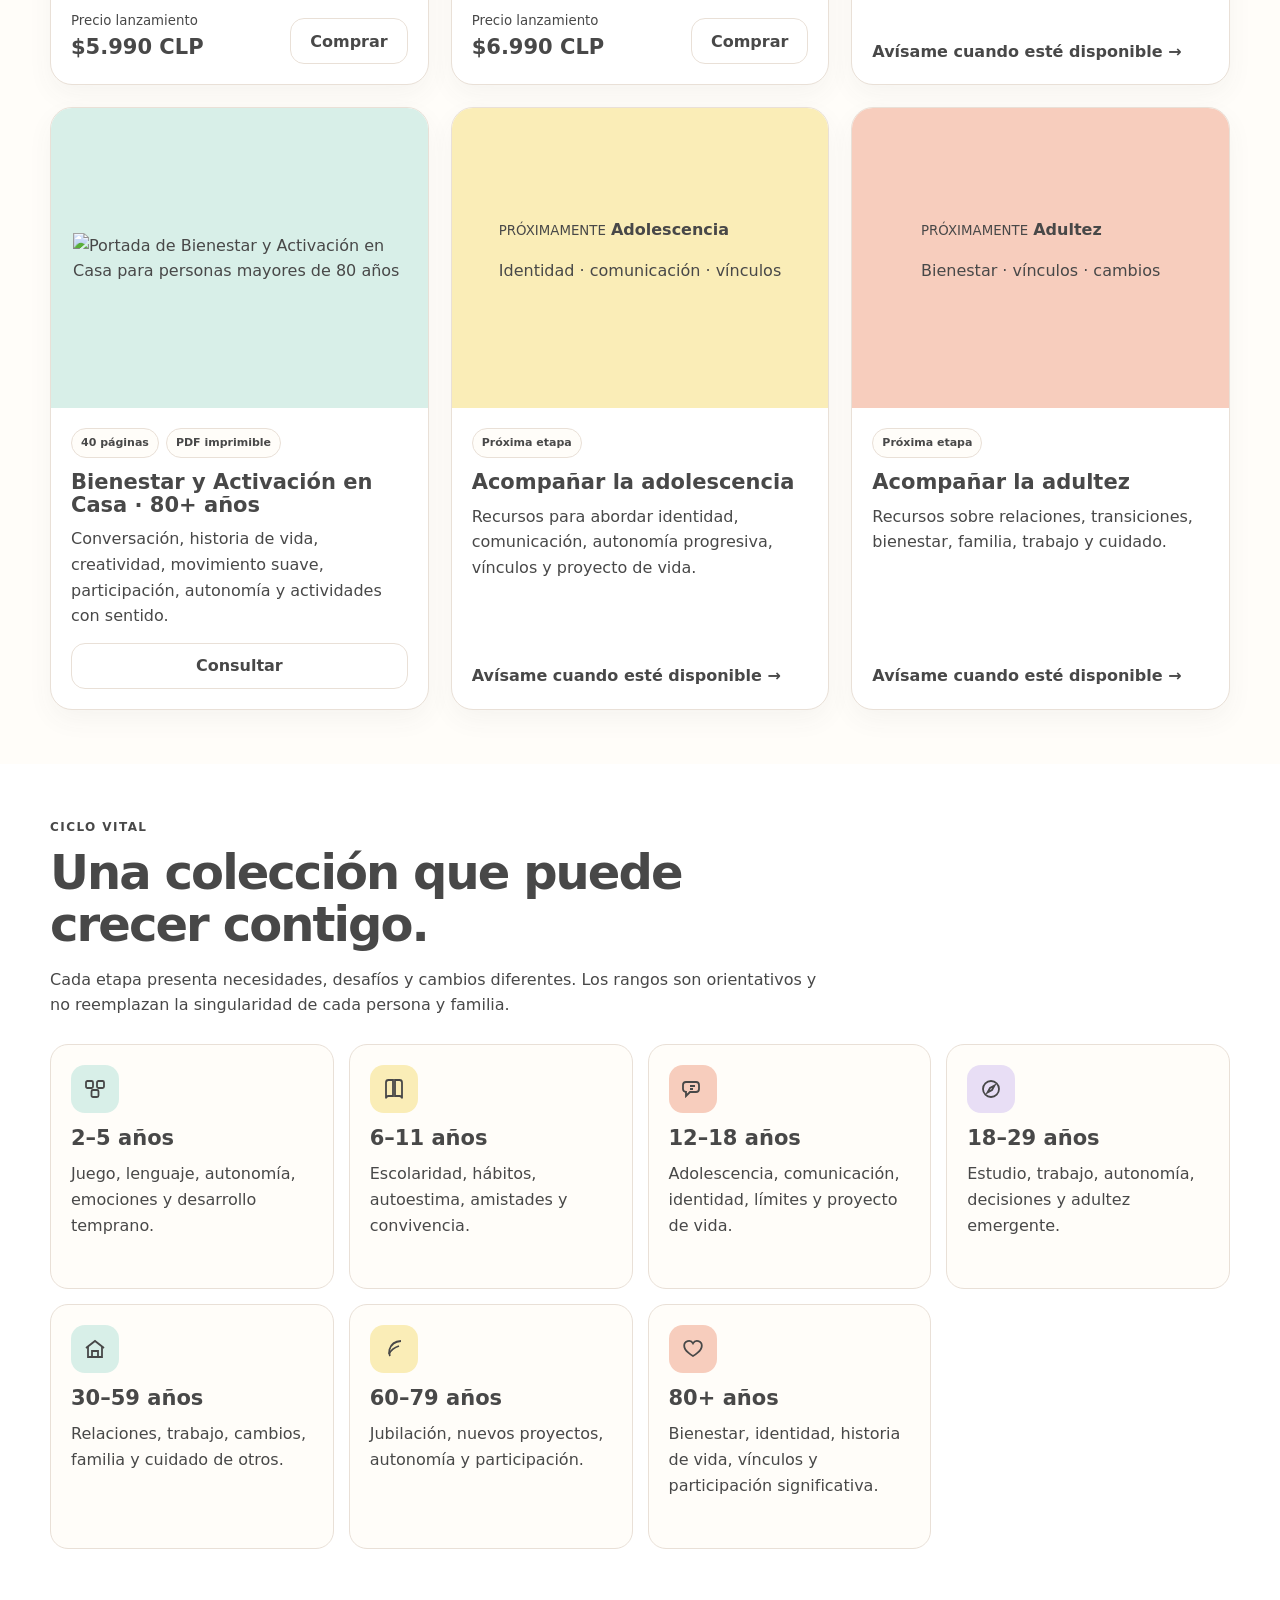
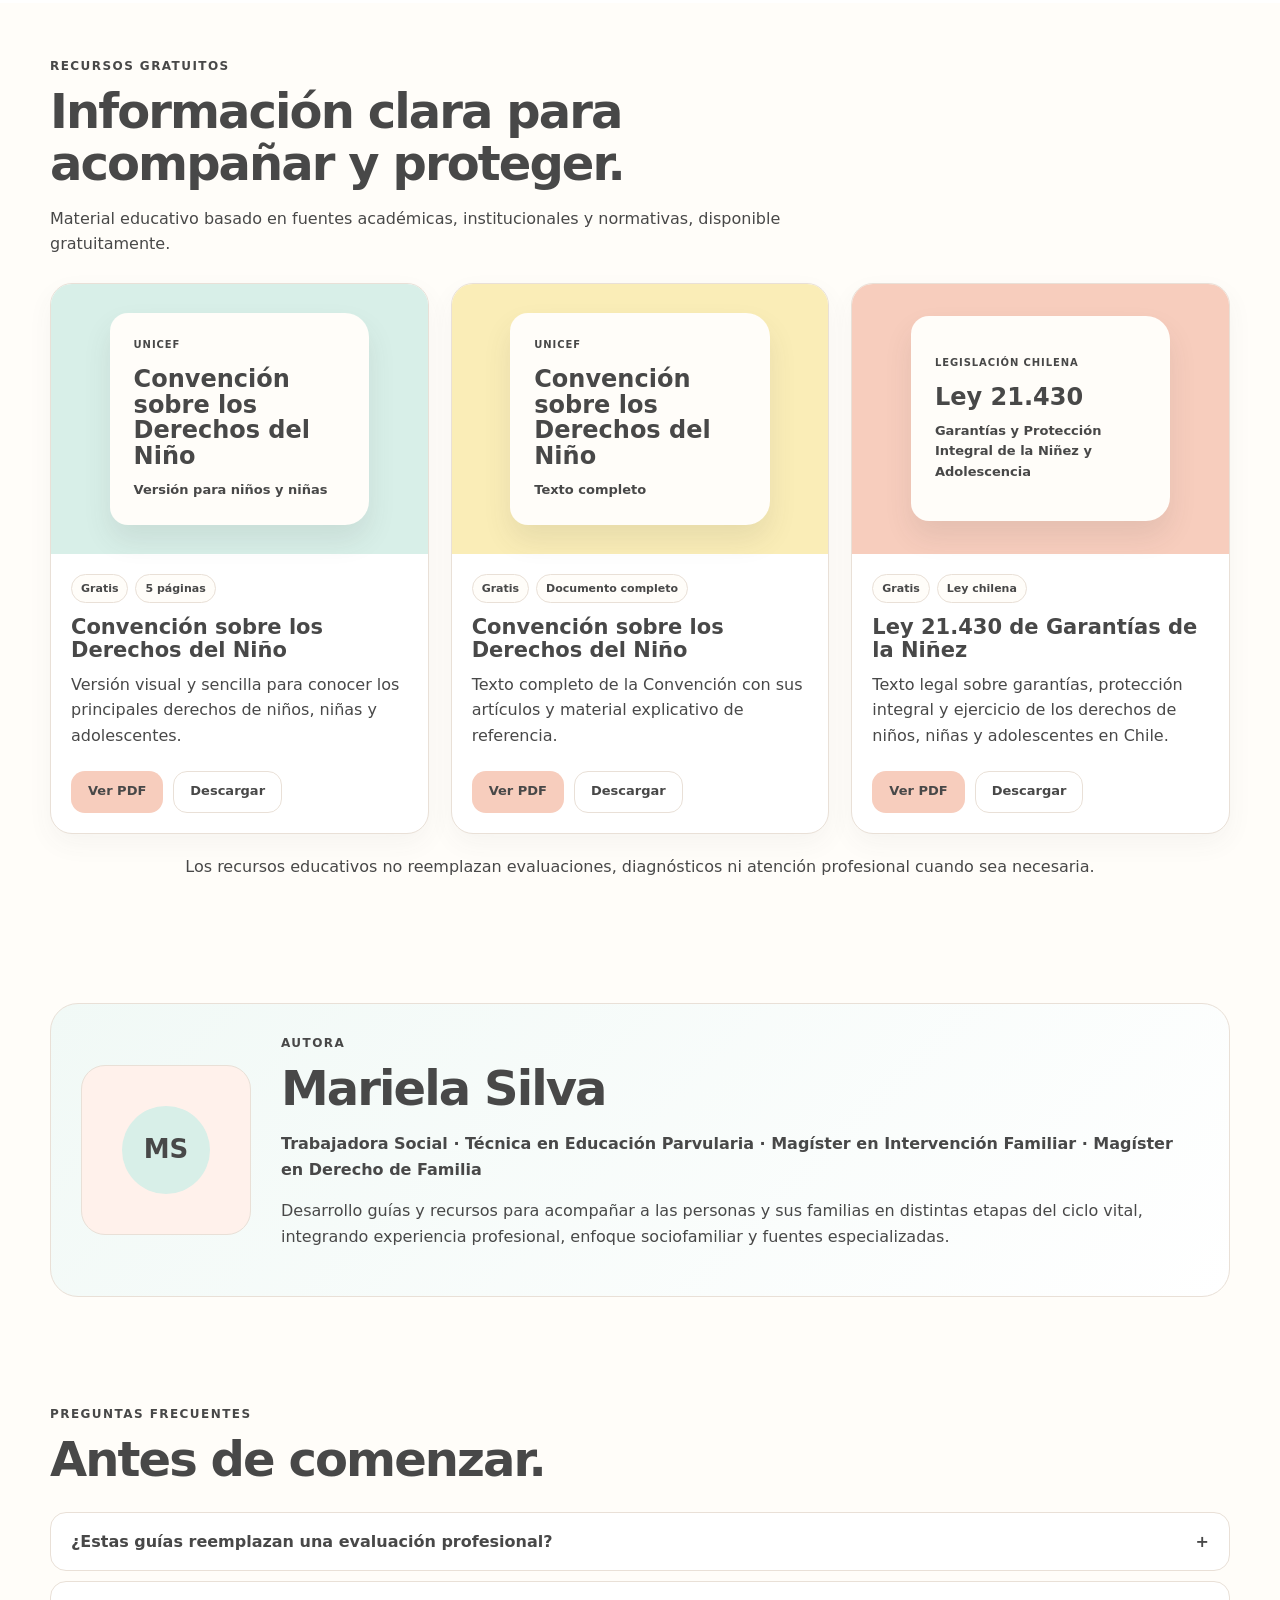
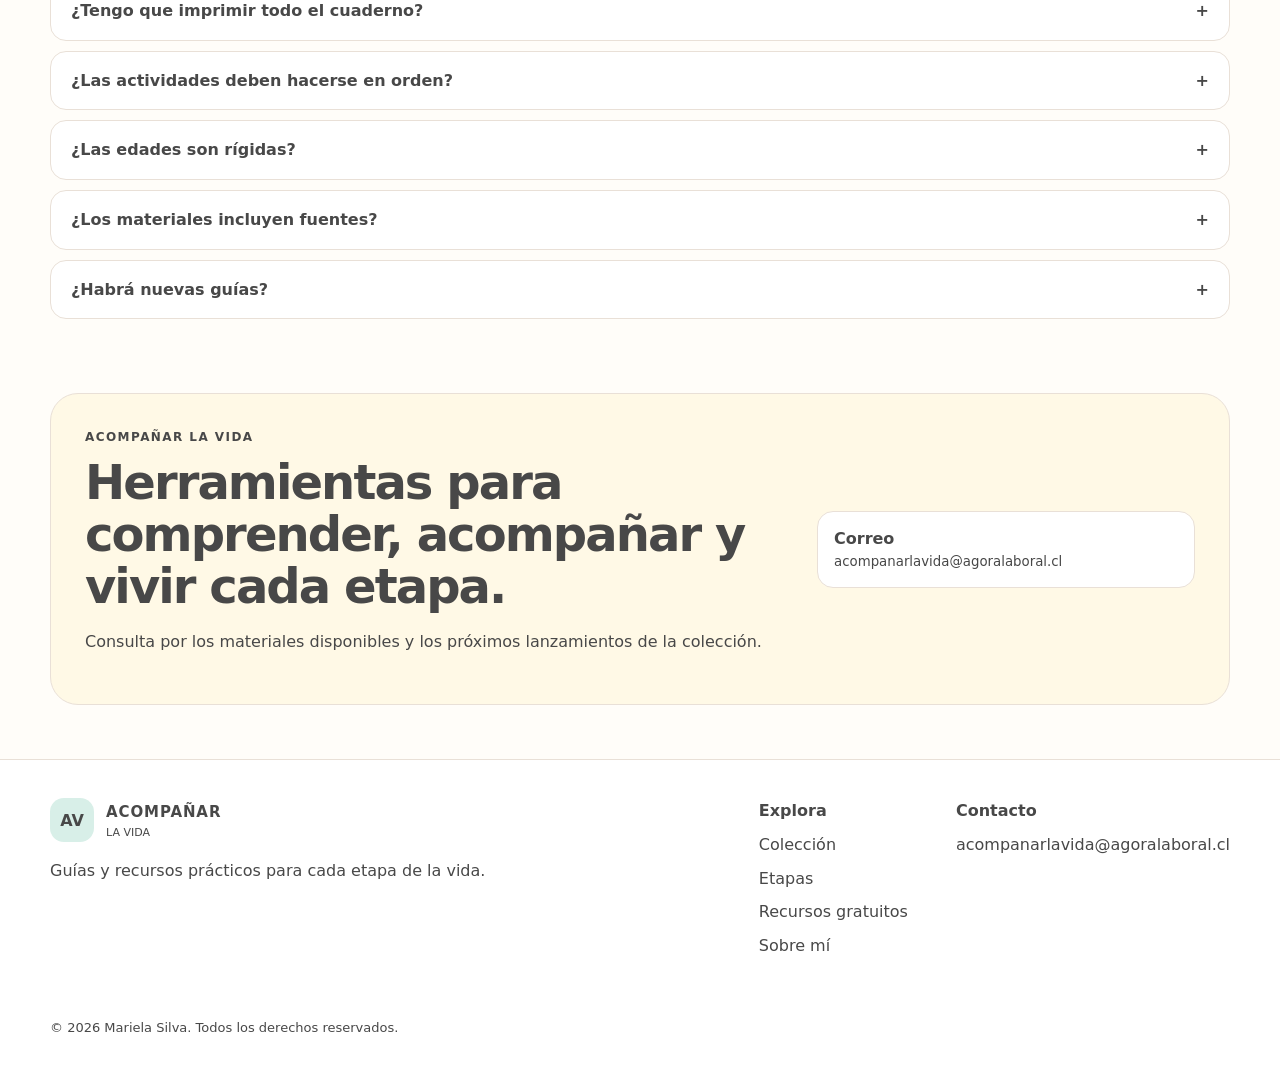
==== commit 2ed7b737: "Update index.html" ====
--- a/index.html
+++ b/index.html
@@ -216,20 +216,17 @@
 <div class="section-heading split-heading">
 
 <div>
-
-<p class="eyebrow">
-COLECCIÓN
-</p>
+<p class="eyebrow">COLECCIÓN</p>
 
 <h2>
-Materiales para aprender, acompañar y crecer.
+Materiales para acompañar distintas etapas de la vida.
 </h2>
-
 </div>
 
 <p>
-Comenzamos por primera infancia y avanzaremos
-progresivamente hacia nuevas etapas del ciclo vital.
+La colección comienza en primera infancia y ya incorpora
+un recurso para personas mayores, avanzando progresivamente
+hacia nuevas etapas del ciclo vital.
 </p>
 
 </div>
@@ -237,201 +234,245 @@
 
 <div class="product-grid">
 
-
-<!-- PRODUCTO 1 -->
-
+<!-- PRODUCTO 1 · 2–3 AÑOS -->
 <article class="product-card">
 
-<div class="product-cover mint">
-
-<div class="mini-book">
-
-<small>
-JUEGO Y APRENDIZAJE EN CASA
-</small>
-
-<strong>
-2 a 3 años
-</strong>
-
-<p>
-Actividades · rutinas · guía familiar
-</p>
-
-<div class="mini-book-tags">
-  <span>Juego</span>
-  <span>Rutinas</span>
-  <span>Familia</span>
-</div>
-
-</div>
-</div>
-
-<div class="product-body">
-
-<div class="badge-row">
-
-<span>89 páginas</span>
-<span>PDF imprimible</span>
-
-</div>
-
-<h3>
-Juego y Aprendizaje en Casa · 2–3 años
-</h3>
-
-<p>
-Juego, lenguaje, motricidad, emociones,
-autonomía, actividades y programa de cuatro semanas.
-</p>
-
-<div class="price-row">
-
-<div>
-<small>Precio lanzamiento</small>
-<strong>$5.990 CLP</strong>
-</div>
-
-<a
-  class="button button-outline"
-  href="#contacto"
->
-  Comprar
-</a>
-
-</div>
-
-</div>
-
-</article>
-
-
-<!-- PRODUCTO 2 -->
-
+  <div class="product-cover mint real-cover">
+    <img
+      src="assets/portada-2-3-final.png"
+      alt="Portada de Juego y Aprendizaje en Casa, 2 a 3 años"
+      loading="lazy"
+    >
+  </div>
+
+  <div class="product-body">
+
+    <div class="badge-row">
+      <span>89 páginas</span>
+      <span>PDF imprimible</span>
+    </div>
+
+    <h3>Juego y Aprendizaje en Casa · 2–3 años</h3>
+
+    <p>
+      Cuaderno interactivo, guía familiar, programa de cuatro semanas,
+      planificadores y recursos recortables.
+    </p>
+
+    <div class="price-row">
+      <div>
+        <small>Precio lanzamiento</small>
+        <strong>$5.990 CLP</strong>
+      </div>
+
+      <a class="button button-outline" href="#contacto">
+        Comprar
+      </a>
+    </div>
+
+  </div>
+
+</article>
+
+
+<!-- PRODUCTO 2 · 3–5 AÑOS -->
 <article class="product-card featured-product">
 
-<div class="product-cover yellow">
-
-<div class="mini-book">
-
-<small>
-JUEGO Y APRENDIZAJE EN CASA
-</small>
-
-<strong>
-3 a 5 años
-</strong>
-
-<p>
-Lenguaje · autonomía · descubrimiento
-</p>
-
-<div class="mini-book-tags">
-  <span>Lenguaje</span>
-  <span>Autonomía</span>
-  <span>Creatividad</span>
-</div>
-
-</div>
-
-</div>
-
-
-<div class="product-body">
-
-<div class="badge-row">
-
-<span>77 páginas</span>
-<span>PDF imprimible</span>
-
-</div>
-
-<h3>
-Juego y Aprendizaje en Casa · 3–5 años
-</h3>
-
-<p>
-Prelectura, preescritura, pensamiento lógico,
-emociones, juego simbólico, creatividad y autonomía.
-</p>
-
-<div class="price-row">
-
-<div>
-<small>Precio lanzamiento</small>
-<strong>$6.990 CLP</strong>
-</div>
-
-<a
-  class="button button-outline"
-  href="#contacto"
->
-  Comprar
-</a>
-
-</div>
-
-</div>
-
-</article>
-
-
-<!-- PRODUCTO 3 -->
-
+  <div class="product-cover yellow real-cover">
+    <img
+      src="assets/portada-3-5-final.png"
+      alt="Portada de Juego y Aprendizaje en Casa, 3 a 5 años"
+      loading="lazy"
+    >
+  </div>
+
+  <div class="product-body">
+
+    <div class="badge-row">
+      <span>77 páginas</span>
+      <span>PDF imprimible</span>
+    </div>
+
+    <h3>Juego y Aprendizaje en Casa · 3–5 años</h3>
+
+    <p>
+      Actividades de lenguaje, prelectura, pensamiento matemático,
+      autonomía, emociones, creatividad y exploración.
+    </p>
+
+    <div class="price-row">
+      <div>
+        <small>Precio lanzamiento</small>
+        <strong>$6.990 CLP</strong>
+      </div>
+
+      <a class="button button-outline" href="#contacto">
+        Comprar
+      </a>
+    </div>
+
+  </div>
+
+</article>
+
+
+<!-- PRODUCTO 3 · 6–8 AÑOS -->
 <article class="product-card">
 
-<div class="product-cover salmon">
-
-<div class="mini-book">
-
-<small>
-PRÓXIMAMENTE
-</small>
-
-<strong>
-6 a 8 años
-</strong>
-
-<p>
-Emociones · hábitos · autoestima
-</p>
-
-<div class="mini-book-tags">
-  <span>Emociones</span>
-  <span>Hábitos</span>
-  <span>Autoestima</span>
-</div>
-
-</div>
-
-</div>
-
-
-<div class="product-body">
-
-<div class="badge-row">
-
-<span>En desarrollo</span>
-
-</div>
-
-<h3>
-Acompañar la niñez · 6–8 años
-</h3>
-
-<p>
-Adaptación escolar, responsabilidades,
-amistades, autoestima, convivencia y frustración.
-</p>
-
-<a
-  class="text-link"
-  href="#contacto"
->
-  Avísame cuando esté disponible →
-</a>
-
-</div>
+  <div class="product-cover salmon upcoming-cover">
+
+    <div class="upcoming-visual" aria-hidden="true">
+      <svg viewBox="0 0 24 24" fill="none" stroke="currentColor" stroke-width="1.8">
+        <path d="M5 5h14v14H5z"/>
+        <path d="M8 9h8M8 12h8M8 15h5"/>
+      </svg>
+    </div>
+
+    <div>
+      <small>PRÓXIMAMENTE</small>
+      <strong>6 a 8 años</strong>
+      <p>Emociones · hábitos · autoestima</p>
+    </div>
+
+  </div>
+
+  <div class="product-body">
+
+    <div class="badge-row">
+      <span>En desarrollo</span>
+    </div>
+
+    <h3>Acompañar la niñez · 6–8 años</h3>
+
+    <p>
+      Adaptación escolar, responsabilidades, amistades,
+      autoestima, convivencia y frustración.
+    </p>
+
+    <a class="text-link" href="#contacto">
+      Avísame cuando esté disponible →
+    </a>
+
+  </div>
+
+</article>
+
+
+<!-- PRODUCTO 4 · 80+ -->
+<article class="product-card">
+
+  <div class="product-cover mint real-cover">
+    <img
+      src="assets/portada-80-plus-final.png"
+      alt="Portada de Bienestar y Activación en Casa para personas mayores de 80 años"
+      loading="lazy"
+    >
+  </div>
+
+  <div class="product-body">
+
+    <div class="badge-row">
+      <span>40 páginas</span>
+      <span>PDF imprimible</span>
+    </div>
+
+    <h3>Bienestar y Activación en Casa · 80+ años</h3>
+
+    <p>
+      Conversación, historia de vida, creatividad, movimiento suave,
+      participación, autonomía y actividades con sentido.
+    </p>
+
+    <a class="button button-outline product-cta" href="#contacto">
+      Consultar
+    </a>
+
+  </div>
+
+</article>
+
+
+<!-- PRODUCTO 5 · ADOLESCENCIA -->
+<article class="product-card">
+
+  <div class="product-cover yellow upcoming-cover">
+
+    <div class="upcoming-visual" aria-hidden="true">
+      <svg viewBox="0 0 24 24" fill="none" stroke="currentColor" stroke-width="1.8">
+        <path d="M4 5h16v11H8l-4 4z"/>
+        <path d="M8 9h8M8 12h5"/>
+      </svg>
+    </div>
+
+    <div>
+      <small>PRÓXIMAMENTE</small>
+      <strong>Adolescencia</strong>
+      <p>Identidad · comunicación · vínculos</p>
+    </div>
+
+  </div>
+
+  <div class="product-body">
+
+    <div class="badge-row">
+      <span>Próxima etapa</span>
+    </div>
+
+    <h3>Acompañar la adolescencia</h3>
+
+    <p>
+      Recursos para abordar identidad, comunicación,
+      autonomía progresiva, vínculos y proyecto de vida.
+    </p>
+
+    <a class="text-link" href="#contacto">
+      Avísame cuando esté disponible →
+    </a>
+
+  </div>
+
+</article>
+
+
+<!-- PRODUCTO 6 · ADULTEZ -->
+<article class="product-card">
+
+  <div class="product-cover salmon upcoming-cover">
+
+    <div class="upcoming-visual" aria-hidden="true">
+      <svg viewBox="0 0 24 24" fill="none" stroke="currentColor" stroke-width="1.8">
+        <path d="M3 11 12 4l9 7"/>
+        <path d="M5 10v10h14V10"/>
+        <path d="M9 20v-6h6v6"/>
+      </svg>
+    </div>
+
+    <div>
+      <small>PRÓXIMAMENTE</small>
+      <strong>Adultez</strong>
+      <p>Bienestar · vínculos · cambios</p>
+    </div>
+
+  </div>
+
+  <div class="product-body">
+
+    <div class="badge-row">
+      <span>Próxima etapa</span>
+    </div>
+
+    <h3>Acompañar la adultez</h3>
+
+    <p>
+      Recursos sobre relaciones, transiciones,
+      bienestar, familia, trabajo y cuidado.
+    </p>
+
+    <a class="text-link" href="#contacto">
+      Avísame cuando esté disponible →
+    </a>
+
+  </div>
 
 </article>
 
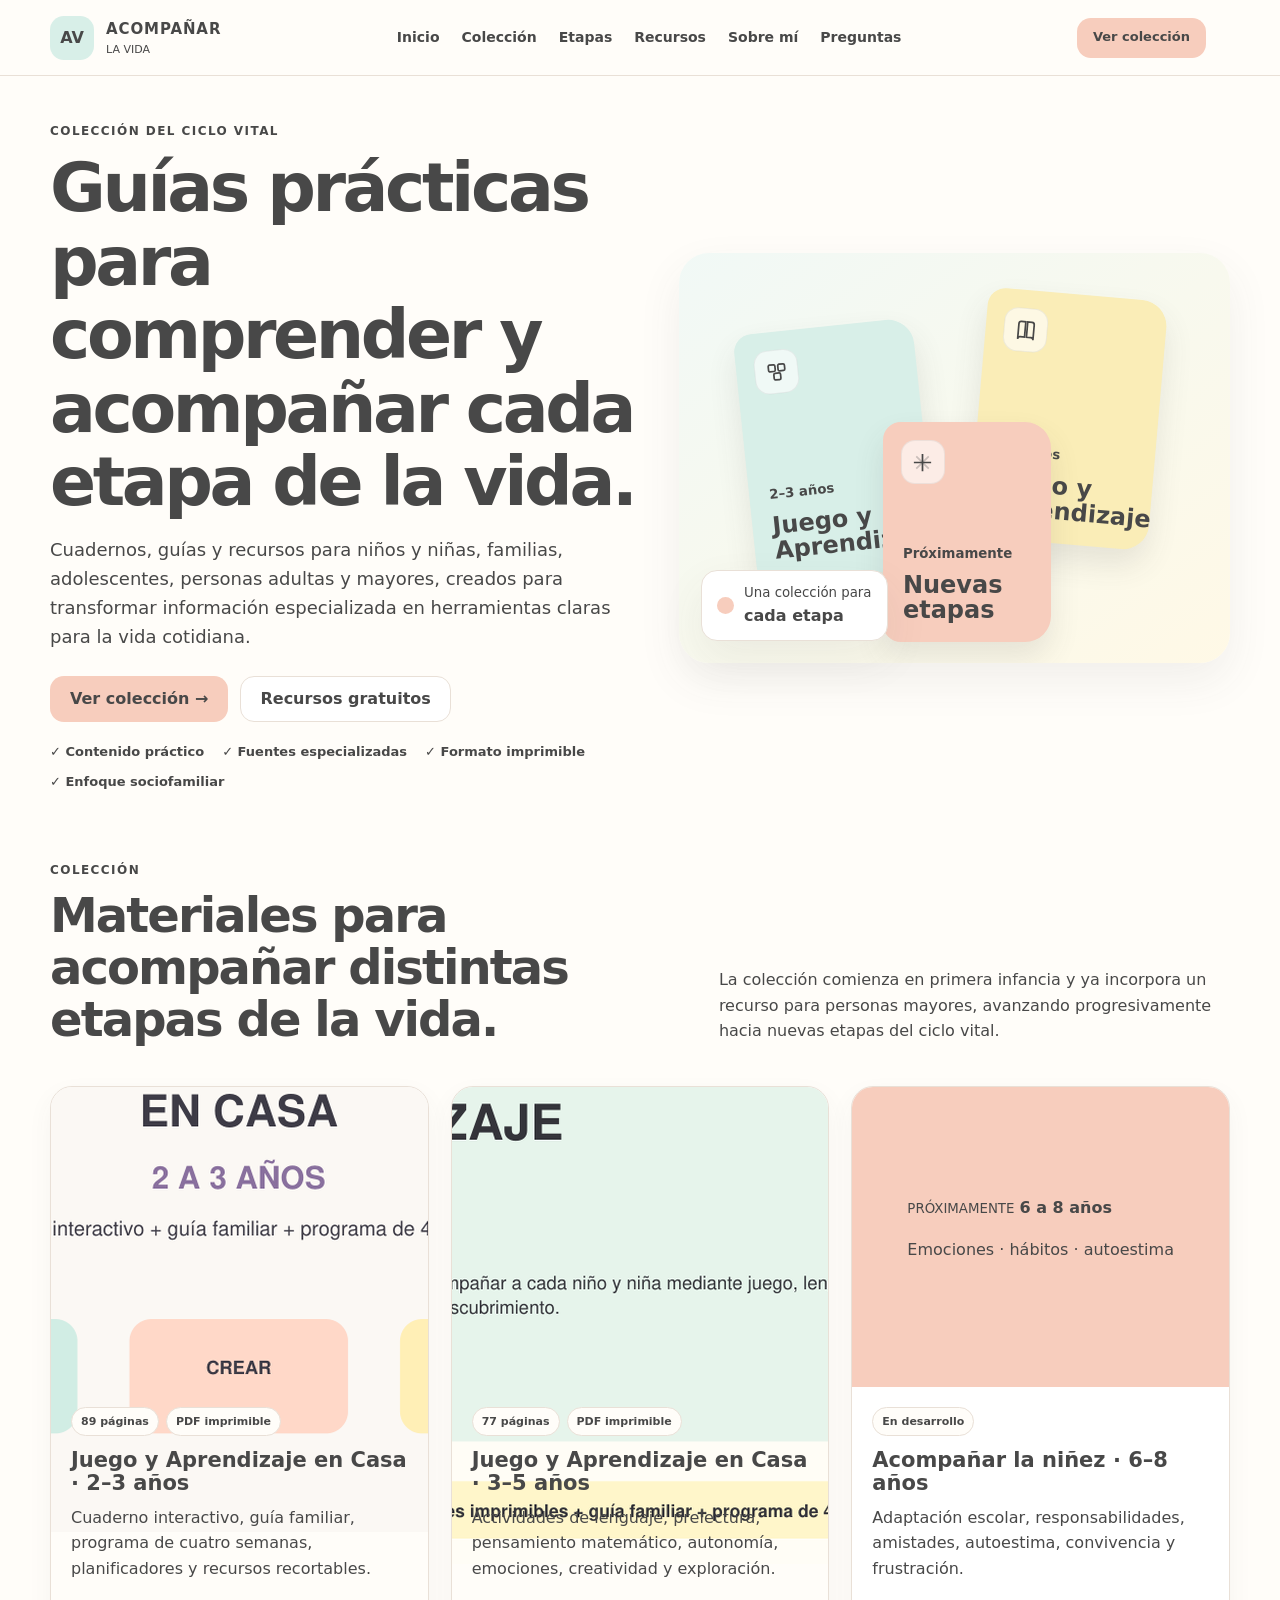
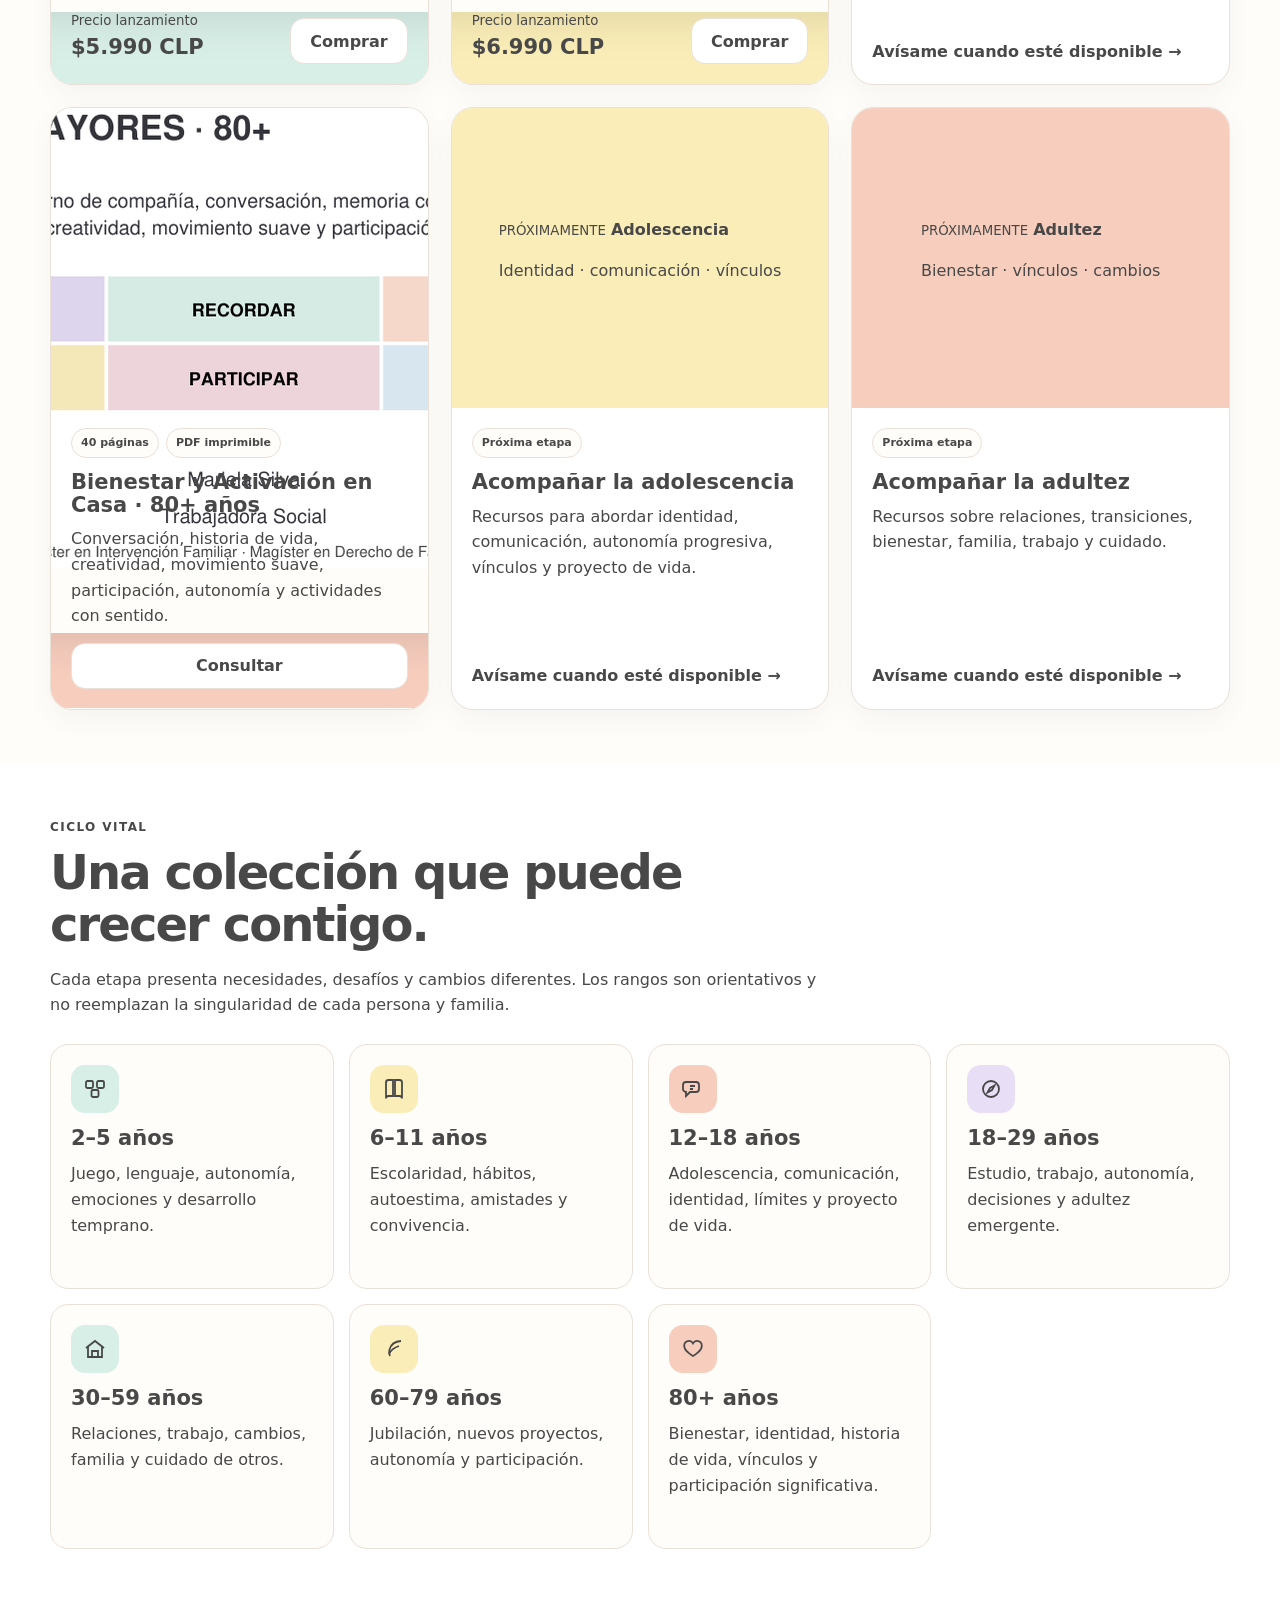
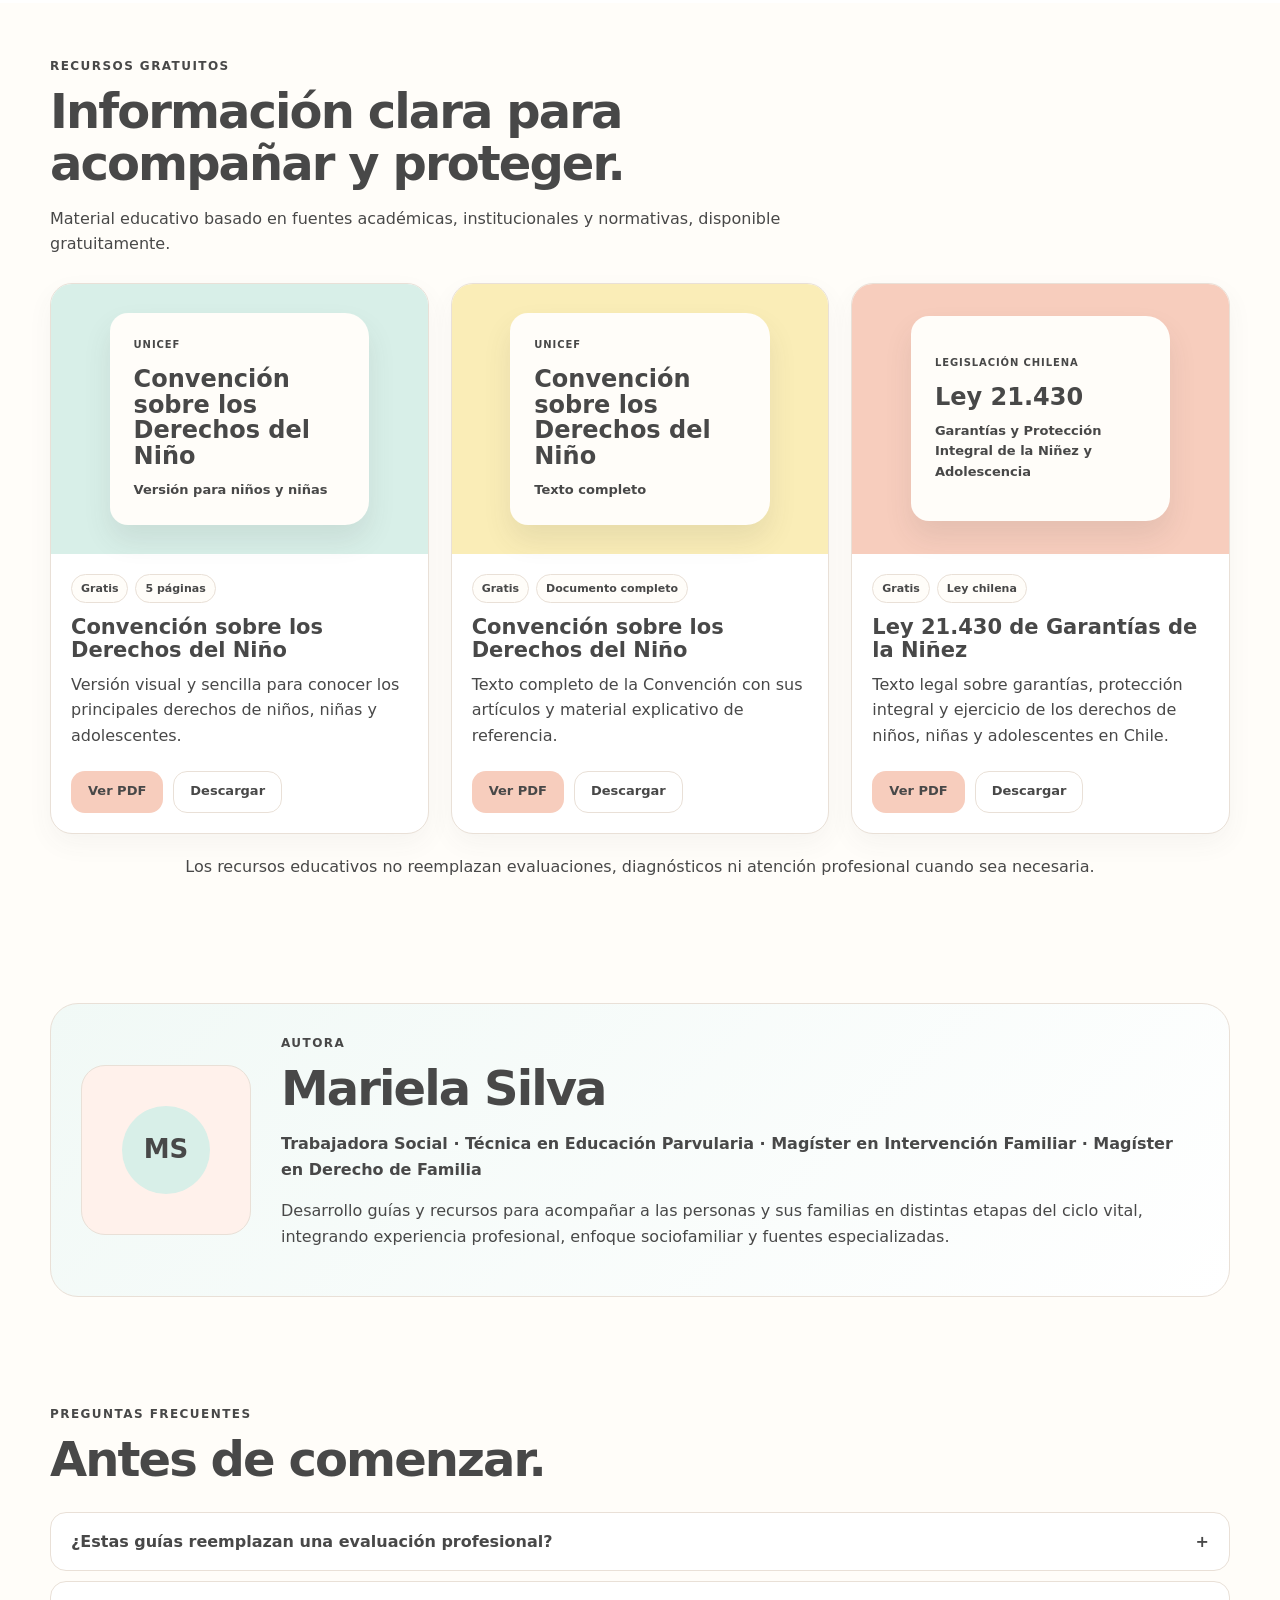
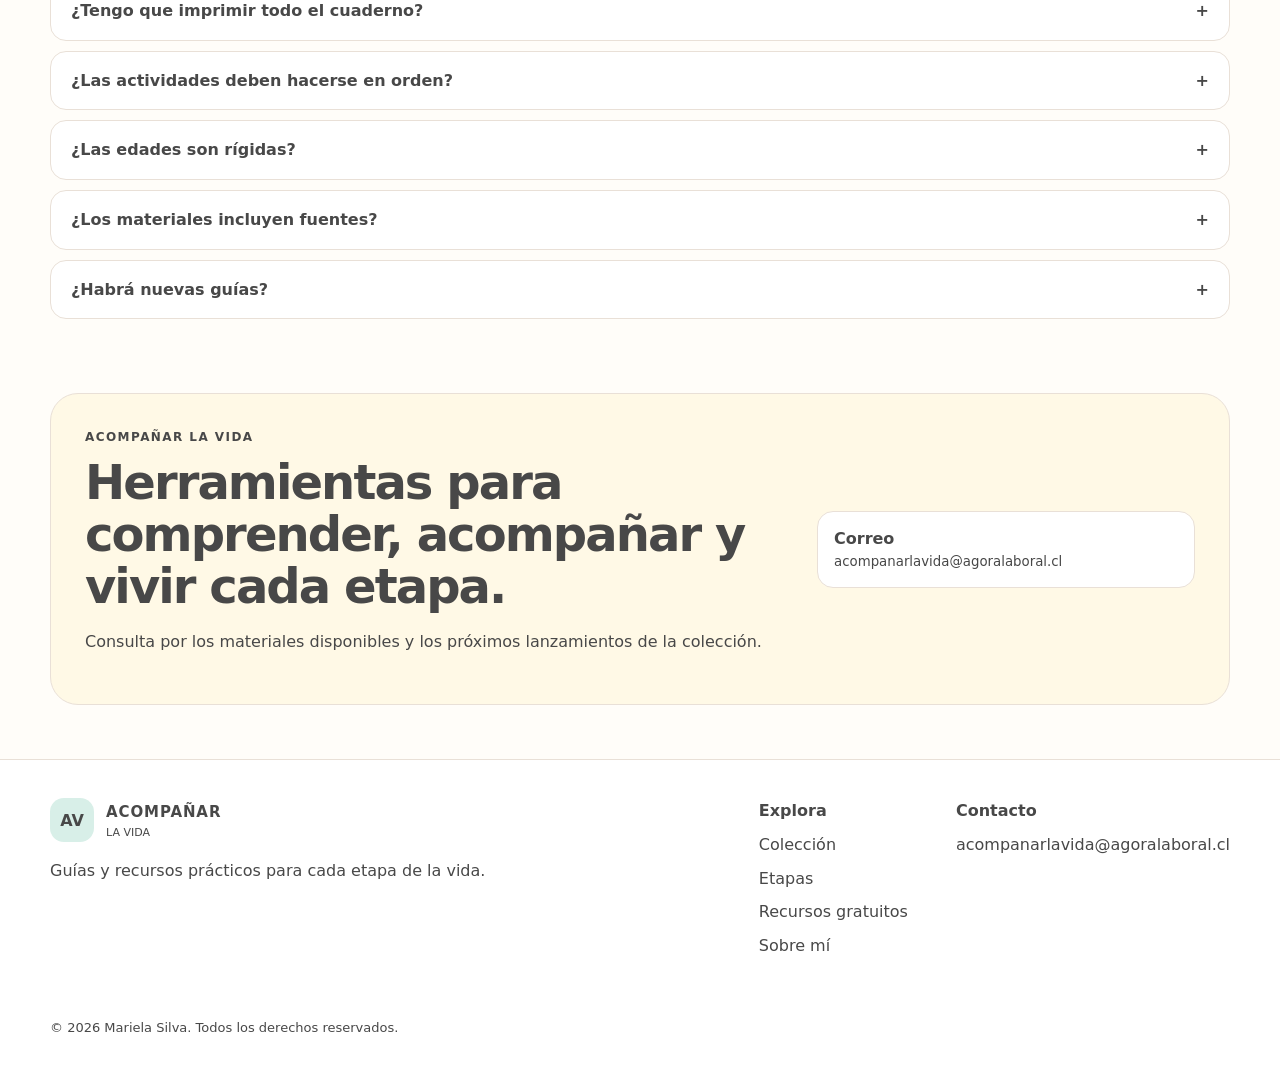
==== commit 0cf05786: "Update index.html" ====
--- a/index.html
+++ b/index.html
@@ -239,7 +239,7 @@
 
   <div class="product-cover mint real-cover">
     <img
-      src="assets/portada-2-3-final.png"
+      src="assets/tarjeta-2-3-final.png"
       alt="Portada de Juego y Aprendizaje en Casa, 2 a 3 años"
       loading="lazy"
     >
@@ -280,7 +280,7 @@
 
   <div class="product-cover yellow real-cover">
     <img
-      src="assets/portada-3-5-final.png"
+      src="assets/tarjeta-3-5-final.png"
       alt="Portada de Juego y Aprendizaje en Casa, 3 a 5 años"
       loading="lazy"
     >
@@ -363,7 +363,7 @@
 
   <div class="product-cover mint real-cover">
     <img
-      src="assets/portada-80-plus-final.png"
+      src="assets/tarjeta-80-final.png"
       alt="Portada de Bienestar y Activación en Casa para personas mayores de 80 años"
       loading="lazy"
     >
@@ -1108,3 +1108,4 @@
 
 </body>
 </html>
+
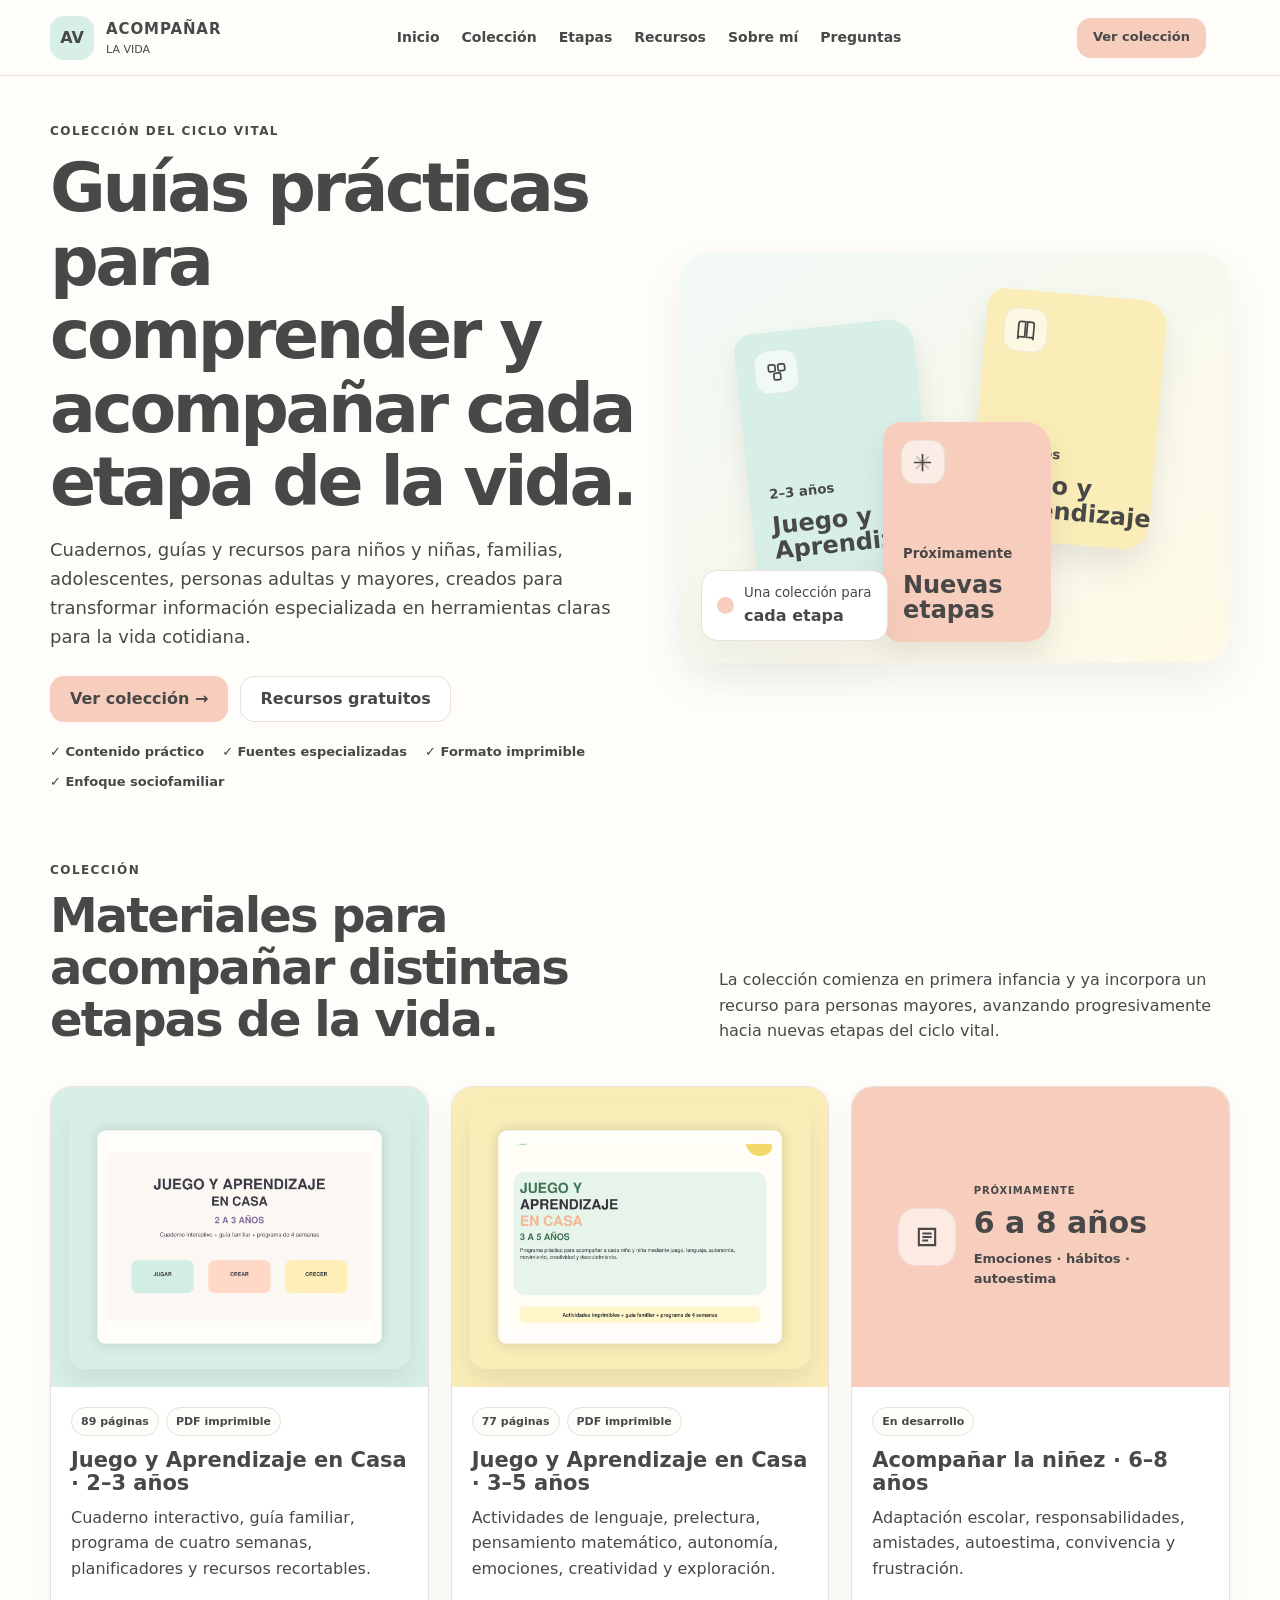
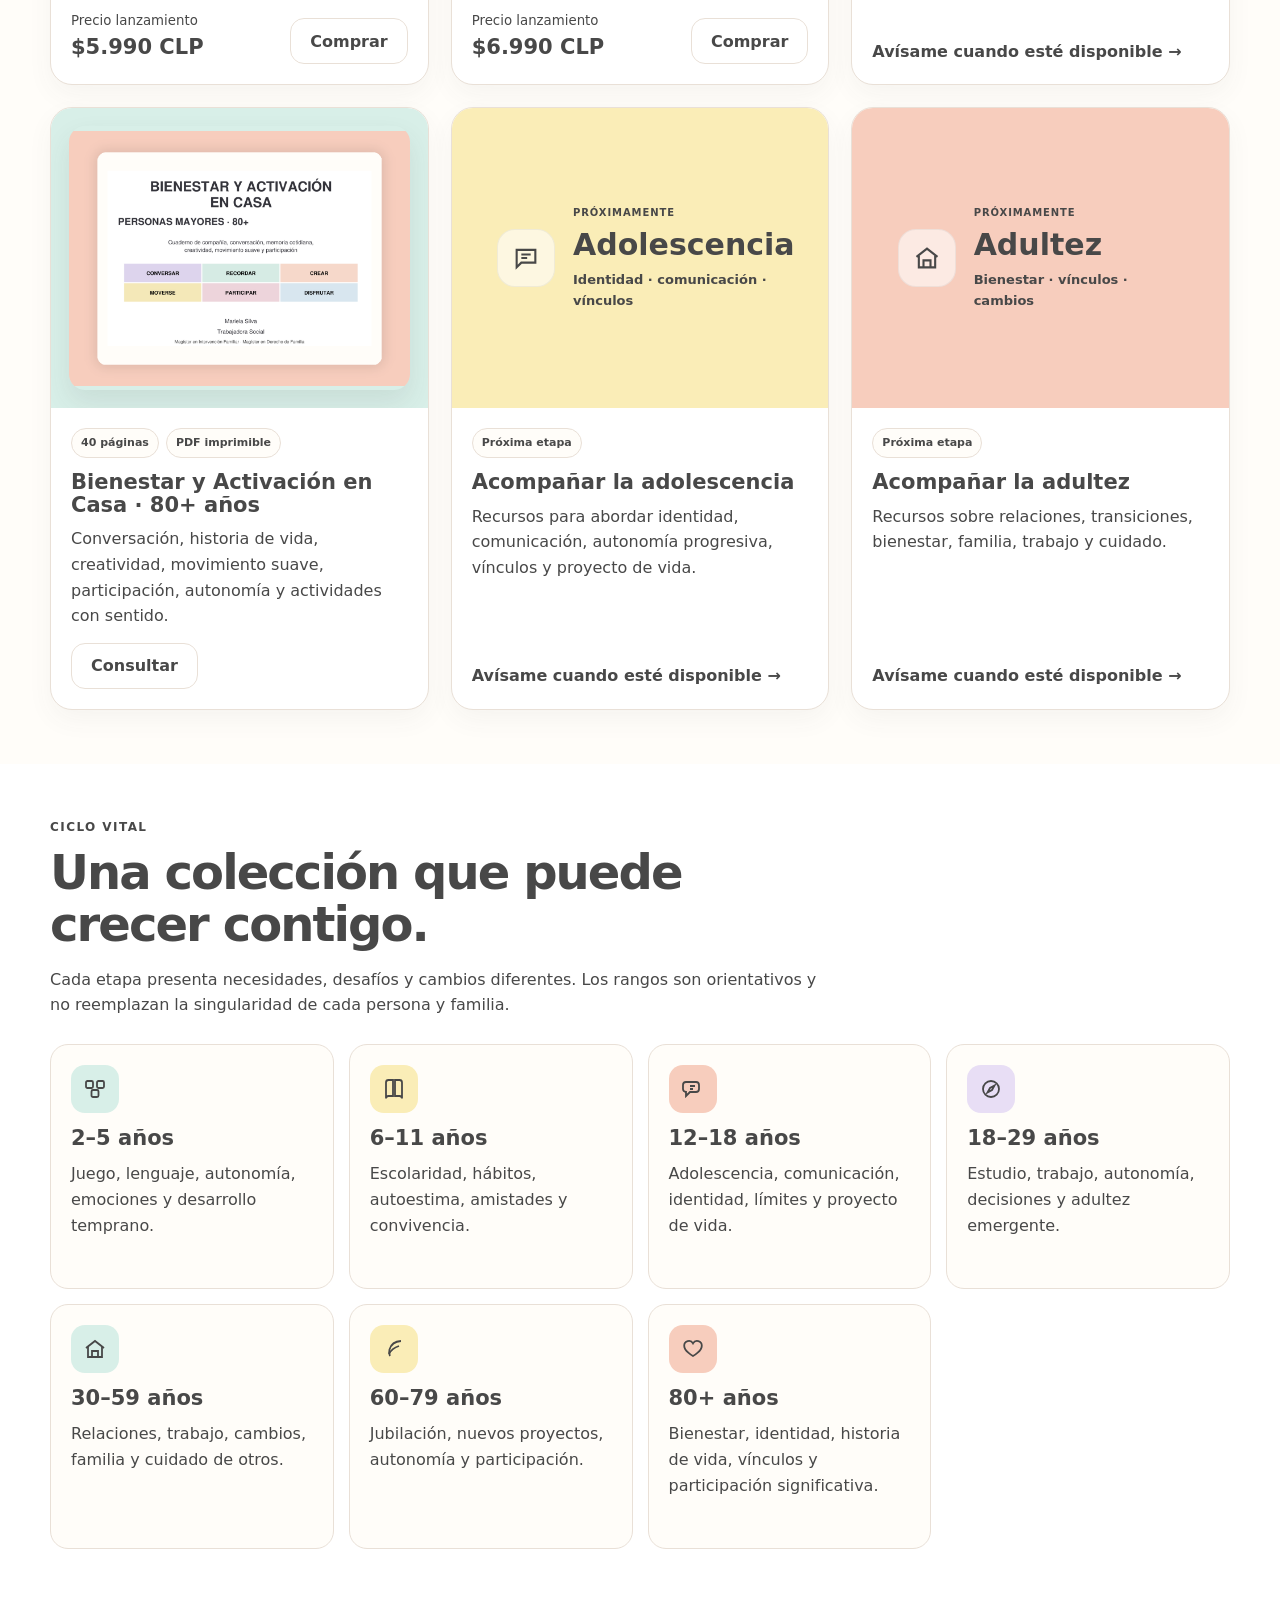
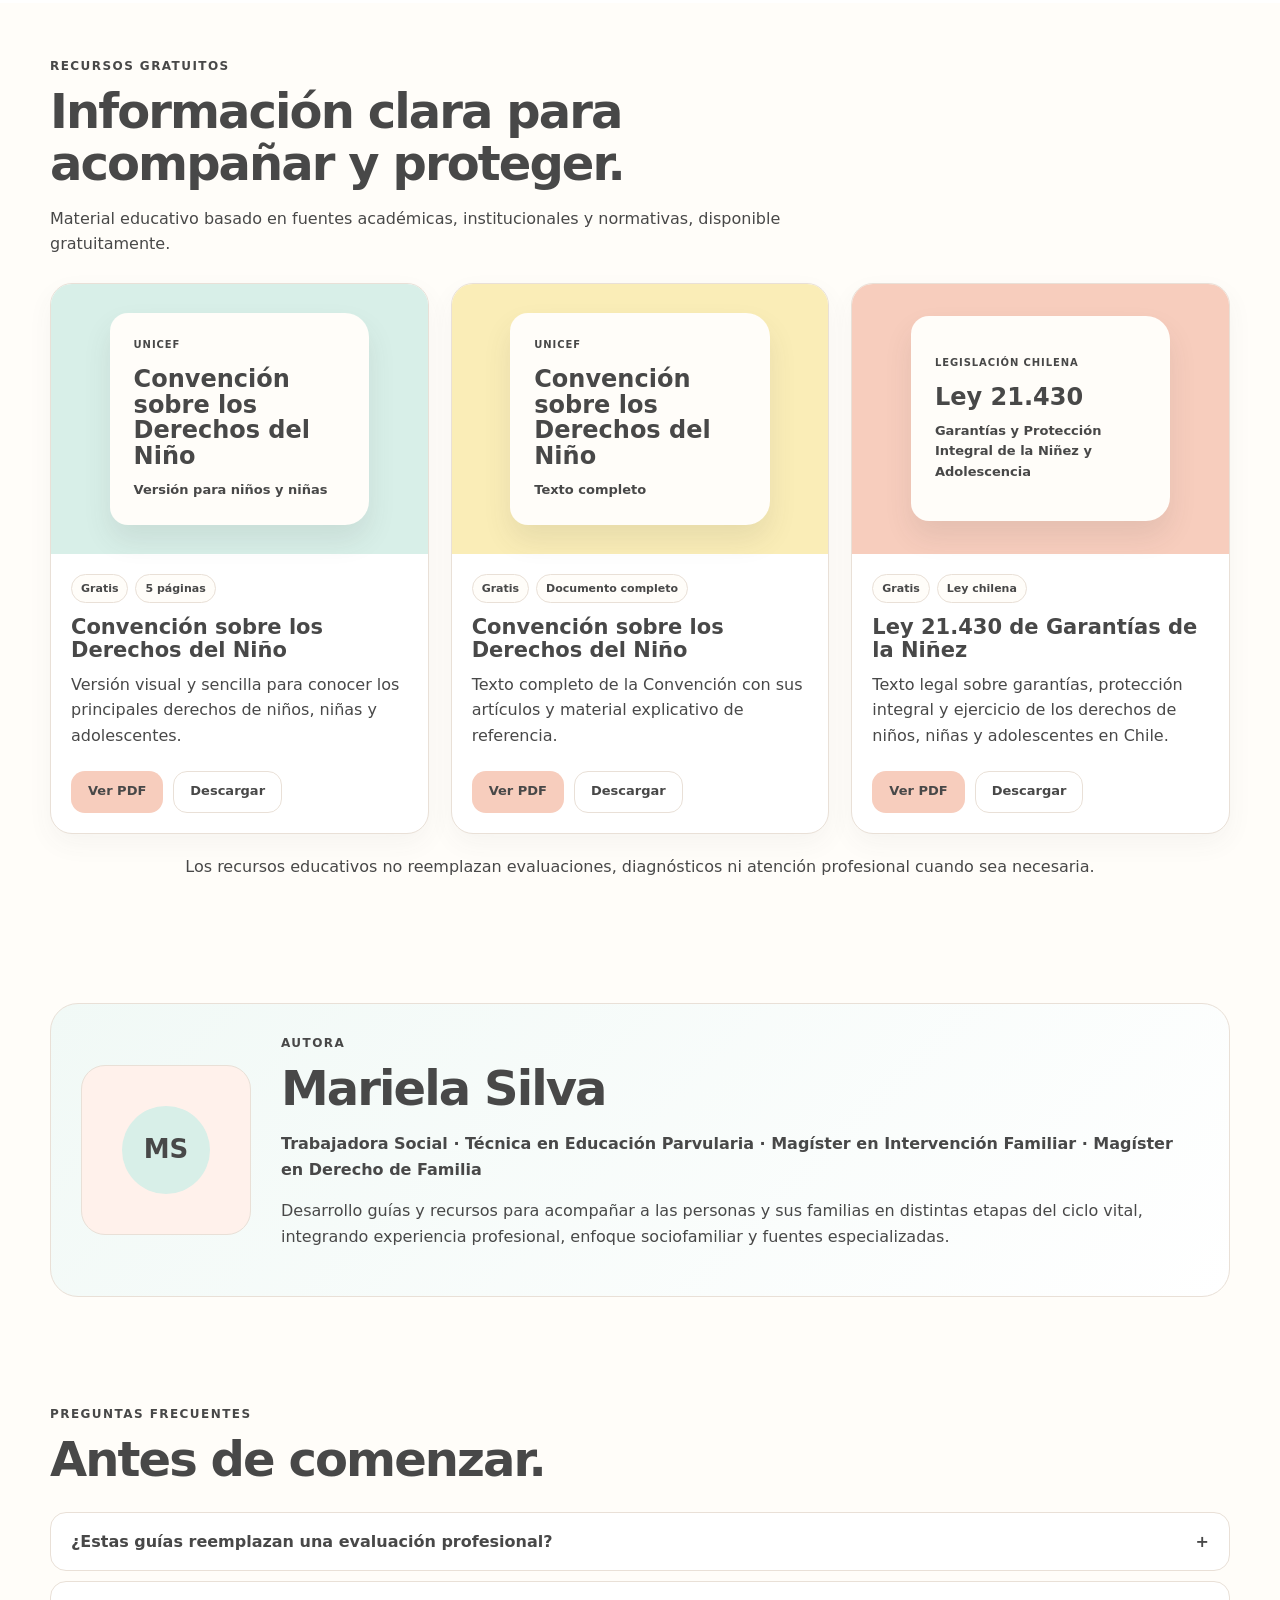
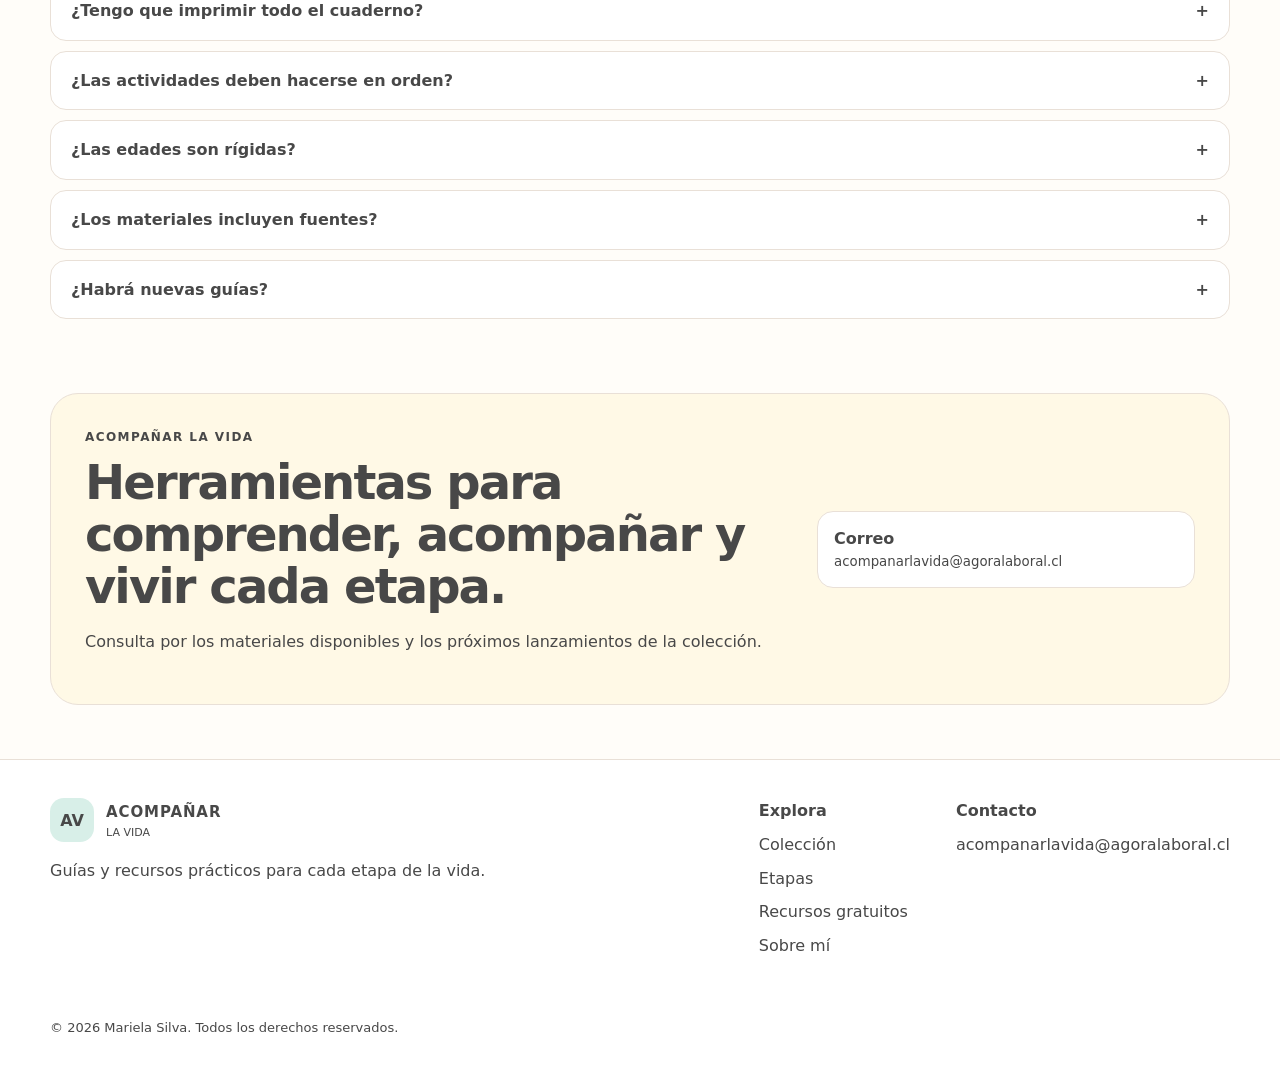
==== commit 2624fdc8: "Update index.html" ====
--- a/index.html
+++ b/index.html
@@ -265,9 +265,14 @@
         <strong>$5.990 CLP</strong>
       </div>
 
-      <a class="button button-outline" href="#contacto">
-        Comprar
-      </a>
+      <a
+  class="button button-outline"
+  href="https://www.flow.cl/uri/pJwc3tha4"
+  target="_blank"
+  rel="noopener"
+>
+  Comprar
+</a>
     </div>
 
   </div>
--- a/styles.css
+++ b/styles.css
@@ -757,3 +757,131 @@
     padding:34px 18px;
   }
 }
+
+
+/* =========================
+PORTADAS REALES Y PRÓXIMOS PRODUCTOS
+========================= */
+
+.real-cover{
+  padding:20px;
+  overflow:hidden;
+}
+
+.real-cover img{
+  display:block;
+  height:260px;
+  width:auto;
+  max-width:100%;
+  object-fit:contain;
+  border-radius:14px;
+  box-shadow:0 14px 28px rgba(72,72,72,.11);
+}
+
+.upcoming-cover{
+  min-height:300px;
+  height:300px;
+  display:flex;
+  align-items:center;
+  justify-content:center;
+  gap:18px;
+  padding:34px;
+  color:var(--ink);
+}
+
+.upcoming-cover > div:last-child{
+  max-width:210px;
+}
+
+.upcoming-cover small{
+  display:block;
+  font-size:10px;
+  font-weight:900;
+  letter-spacing:.09em;
+  margin-bottom:8px;
+}
+
+.upcoming-cover strong{
+  display:block;
+  font-size:30px;
+  line-height:1.04;
+  margin-bottom:10px;
+}
+
+.upcoming-cover p{
+  margin:0;
+  font-size:13px;
+  font-weight:700;
+}
+
+.upcoming-visual{
+  width:58px;
+  height:58px;
+  min-width:58px;
+  border-radius:18px;
+  display:grid;
+  place-items:center;
+  background:rgba(255,255,255,.58);
+  border:1px solid rgba(72,72,72,.07);
+}
+
+.upcoming-visual svg{
+  width:28px;
+  height:28px;
+}
+
+.product-cta{
+  align-self:flex-start;
+  margin-top:auto;
+}
+
+@media(max-width:680px){
+  .real-cover img{
+    height:235px;
+  }
+
+  .upcoming-cover{
+    min-height:270px;
+    height:270px;
+    padding:28px;
+  }
+}
+
+
+/* =========================================================
+   CORRECCIÓN FINAL PORTADAS REALES DE LA COLECCIÓN
+   ========================================================= */
+
+.product-cover.real-cover{
+  height:300px !important;
+  min-height:300px !important;
+  padding:18px !important;
+  overflow:hidden !important;
+  display:flex !important;
+  align-items:center !important;
+  justify-content:center !important;
+}
+
+.product-cover.real-cover img{
+  display:block !important;
+  width:100% !important;
+  height:100% !important;
+  max-width:100% !important;
+  max-height:264px !important;
+  object-fit:contain !important;
+  object-position:center !important;
+  border-radius:16px !important;
+  box-shadow:0 12px 26px rgba(72,72,72,.10) !important;
+}
+
+@media(max-width:680px){
+  .product-cover.real-cover{
+    height:260px !important;
+    min-height:260px !important;
+    padding:16px !important;
+  }
+
+  .product-cover.real-cover img{
+    max-height:228px !important;
+  }
+}
